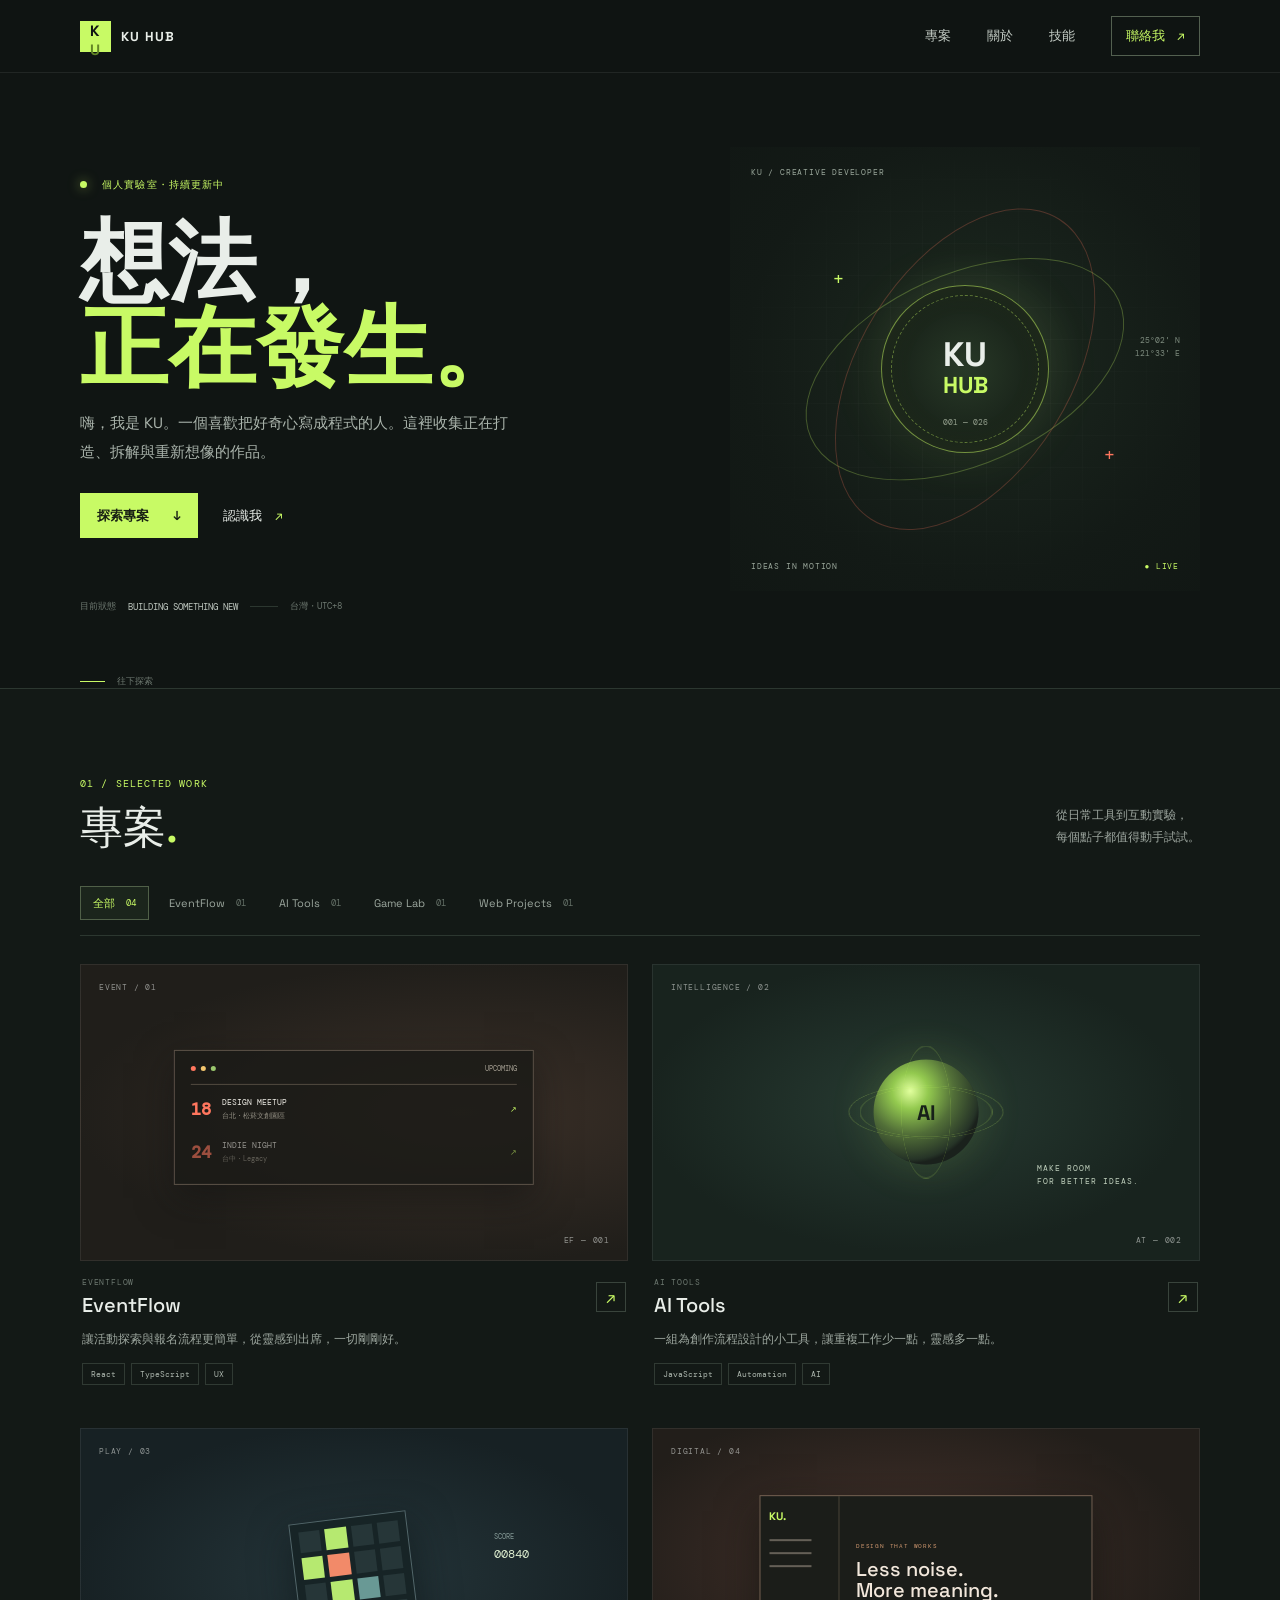
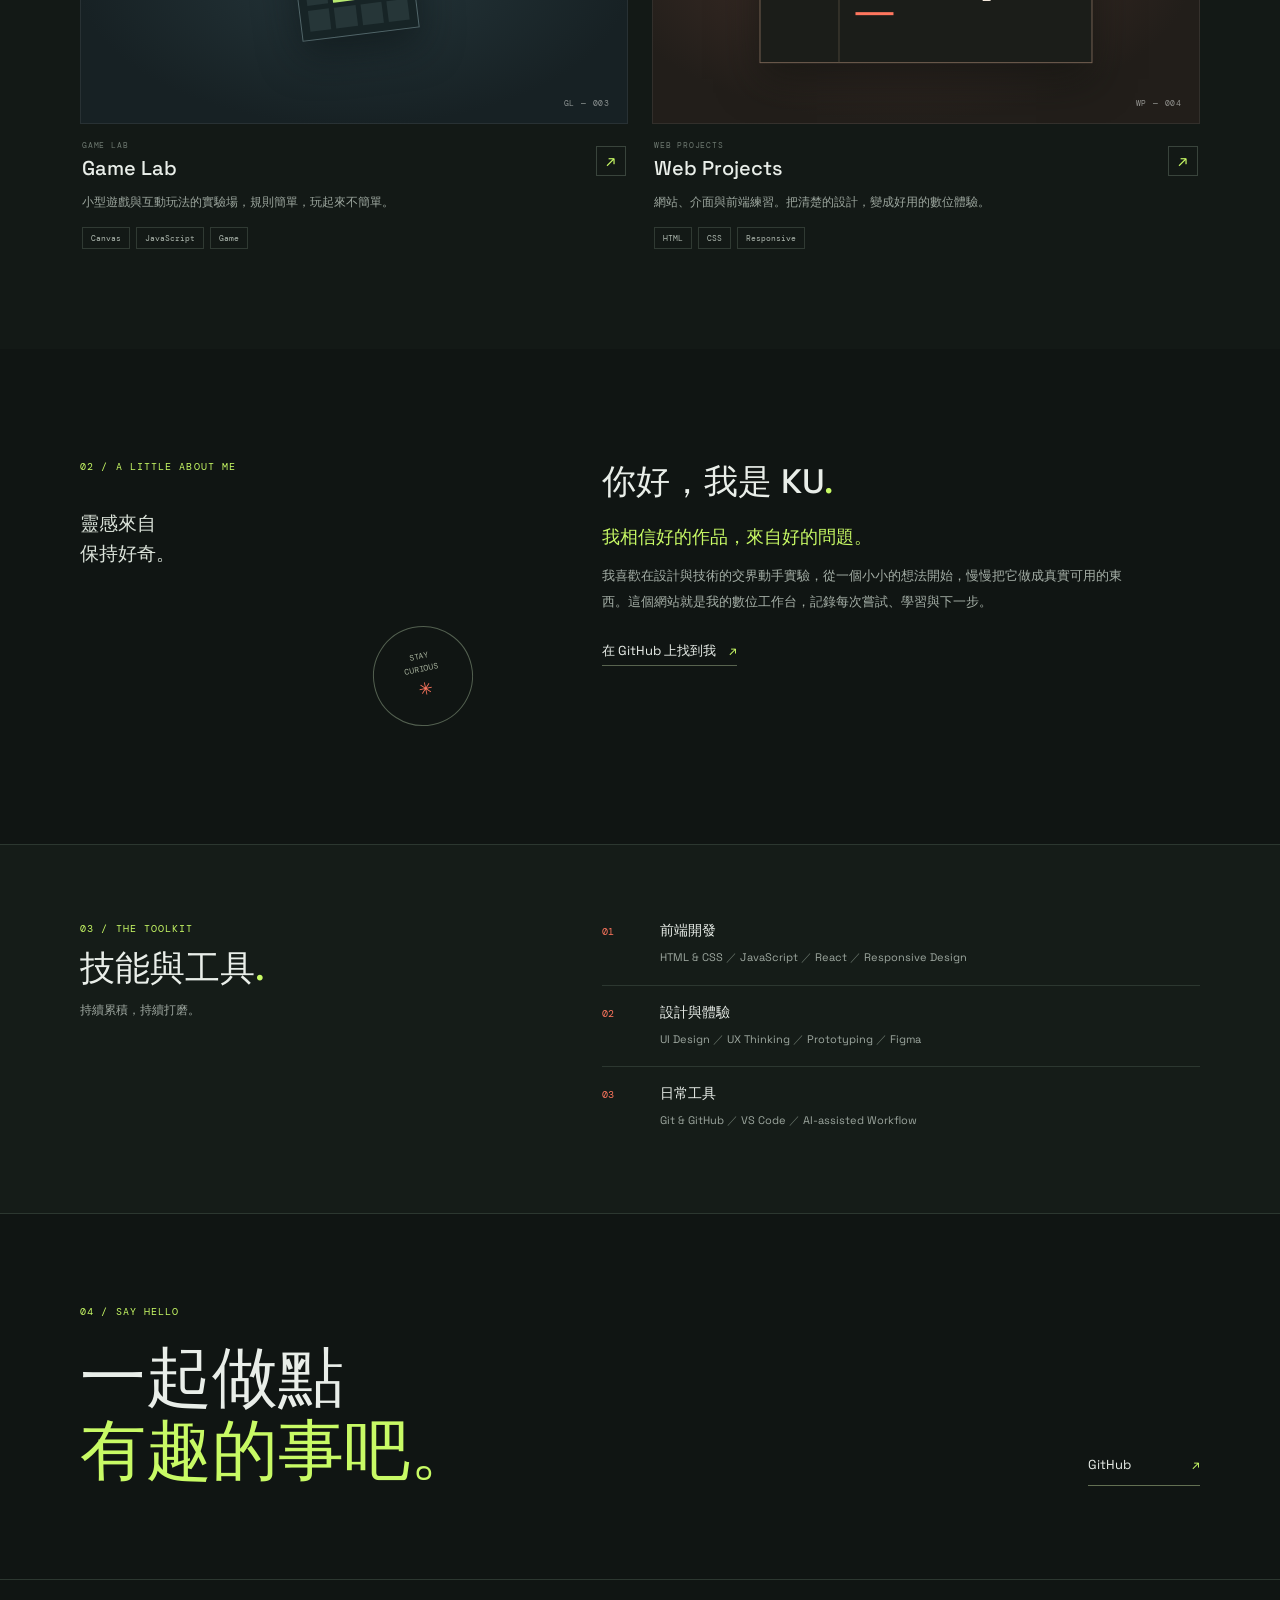
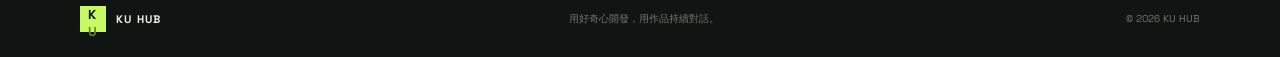
==== index.html @ 4feda845 "test02" ====
<!doctype html>
<html lang="zh-Hant">
  <head>
    <meta charset="utf-8">
    <meta name="viewport" content="width=device-width, initial-scale=1">
    <meta name="theme-color" content="#101513">
    <meta name="description" content="KU HUB 個人專案入口，探索 EventFlow、AI Tools、Game Lab 與 Web Projects。">
    <title>KU HUB — 個人專案入口</title>
    <link rel="preconnect" href="https://fonts.googleapis.com">
    <link rel="preconnect" href="https://fonts.gstatic.com" crossorigin>
    <link href="https://fonts.googleapis.com/css2?family=DM+Mono:wght@400;500&family=Space+Grotesk:wght@400;500;600;700&display=swap" rel="stylesheet">
    <link rel="stylesheet" href="./style.css">
    <script src="./script.js" defer></script>
  </head>
  <body>
    <a class="skip-link" href="#main">跳至主要內容</a>
    <header class="site-header">
      <div class="header-inner">
        <a class="brand" href="./" aria-label="KU HUB 首頁"><span class="brand-mark">K<span>U</span></span><span class="brand-name">KU HUB</span></a>
        <button class="menu-toggle" type="button" aria-label="開啟導覽選單" aria-expanded="false" aria-controls="site-nav">
          <span></span><span></span>
        </button>
        <nav class="site-nav" id="site-nav" aria-label="主要導覽">
          <a href="#projects">專案</a>
          <a href="#about">關於</a>
          <a href="#skills">技能</a>
          <a class="nav-contact" href="#contact">聯絡我 <span aria-hidden="true">↗</span></a>
        </nav>
      </div>
    </header>

    <main id="main">
      <section class="hero page-shell" aria-labelledby="hero-title">
        <div class="hero-copy">
          <p class="eyebrow"><span class="status-dot"></span> 個人實驗室・持續更新中</p>
          <h1 id="hero-title">想法，<br><span>正在發生。</span></h1>
          <p class="hero-description">嗨，我是 KU。一個喜歡把好奇心寫成程式的人。這裡收集正在打造、拆解與重新想像的作品。</p>
          <div class="hero-actions">
            <a class="button button-primary" href="#projects">探索專案 <span aria-hidden="true">↓</span></a>
            <a class="text-link" href="#about">認識我 <span aria-hidden="true">↗</span></a>
          </div>
          <div class="hero-meta"><span>目前狀態</span><strong>BUILDING SOMETHING NEW</strong><span class="meta-line"></span><span>台灣・UTC+8</span></div>
        </div>
        <div class="hero-art" role="img" aria-label="KU HUB 數位工作台視覺">
          <div class="art-grid"></div>
          <div class="orbit orbit-one"></div><div class="orbit orbit-two"></div>
          <div class="art-cross cross-one">+</div><div class="art-cross cross-two">+</div>
          <div class="art-label label-top">KU / CREATIVE DEVELOPER</div>
          <div class="art-core"><span class="core-ring"></span><span class="core-word">KU<br><i>HUB</i></span><span class="core-index">001 — 026</span></div>
          <div class="art-label label-bottom"><span>IDEAS IN MOTION</span><span>● LIVE</span></div>
          <div class="art-coordinate">25°02' N<br>121°33' E</div>
        </div>
        <a class="scroll-cue" href="#projects"><span></span>往下探索</a>
      </section>

      <section class="projects-section" id="projects" aria-labelledby="projects-title">
        <div class="page-shell">
          <div class="section-heading">
            <div><p class="eyebrow">01 / SELECTED WORK</p><h2 id="projects-title">專案<span class="heading-period">.</span></h2></div>
            <p class="section-note">從日常工具到互動實驗，<br>每個點子都值得動手試試。</p>
          </div>
          <div class="filter-bar" role="group" aria-label="依分類篩選專案">
            <button class="filter-button is-active" type="button" data-filter="all" aria-pressed="true">全部 <span>04</span></button>
            <button class="filter-button" type="button" data-filter="eventflow" aria-pressed="false">EventFlow <span>01</span></button>
            <button class="filter-button" type="button" data-filter="ai-tools" aria-pressed="false">AI Tools <span>01</span></button>
            <button class="filter-button" type="button" data-filter="game-lab" aria-pressed="false">Game Lab <span>01</span></button>
            <button class="filter-button" type="button" data-filter="web-projects" aria-pressed="false">Web Projects <span>01</span></button>
          </div>
          <div class="project-grid" id="project-grid">
            <article class="project-card" data-category="eventflow">
              <a class="project-visual visual-event" href="./projects/eventflow/" aria-label="前往 EventFlow 專案">
                <span class="visual-kicker">EVENT / 01</span><span class="event-window"><span class="window-top"><i></i><i></i><i></i><b>UPCOMING</b></span><span class="event-row"><b>18</b><span>DESIGN MEETUP<small>台北・松菸文創園區</small></span><i>↗</i></span><span class="event-row muted"><b>24</b><span>INDIE NIGHT<small>台中・Legacy</small></span><i>↗</i></span></span><span class="visual-index">EF — 001</span>
              </a>
              <div class="project-info"><div class="project-title-line"><div><p class="project-category">EVENTFLOW</p><h3>EventFlow</h3></div><a class="project-arrow" href="./projects/eventflow/" aria-label="查看 EventFlow">↗</a></div><p class="project-description">讓活動探索與報名流程更簡單，從靈感到出席，一切剛剛好。</p><div class="tag-list"><span>React</span><span>TypeScript</span><span>UX</span></div></div>
            </article>
            <article class="project-card" data-category="ai-tools">
              <a class="project-visual visual-ai" href="./projects/ai-tools/" aria-label="前往 AI Tools 專案">
                <span class="visual-kicker">INTELLIGENCE / 02</span><span class="ai-orb"><i></i><i></i><i></i><b>AI</b></span><span class="ai-caption">MAKE ROOM<br>FOR BETTER IDEAS.</span><span class="visual-index">AT — 002</span>
              </a>
              <div class="project-info"><div class="project-title-line"><div><p class="project-category">AI TOOLS</p><h3>AI Tools</h3></div><a class="project-arrow" href="./projects/ai-tools/" aria-label="查看 AI Tools">↗</a></div><p class="project-description">一組為創作流程設計的小工具，讓重複工作少一點，靈感多一點。</p><div class="tag-list"><span>JavaScript</span><span>Automation</span><span>AI</span></div></div>
            </article>
            <article class="project-card" data-category="game-lab">
              <a class="project-visual visual-game" href="./projects/game-lab/" aria-label="前往 Game Lab 專案">
                <span class="visual-kicker">PLAY / 03</span><span class="game-board"><i></i><i></i><i></i><i></i><i></i><i></i><i></i><i></i><i></i><i></i><i></i><i></i><i></i><i></i><i></i><i></i></span><span class="game-score">SCORE <b>00840</b></span><span class="visual-index">GL — 003</span>
              </a>
              <div class="project-info"><div class="project-title-line"><div><p class="project-category">GAME LAB</p><h3>Game Lab</h3></div><a class="project-arrow" href="./projects/game-lab/" aria-label="查看 Game Lab">↗</a></div><p class="project-description">小型遊戲與互動玩法的實驗場，規則簡單，玩起來不簡單。</p><div class="tag-list"><span>Canvas</span><span>JavaScript</span><span>Game</span></div></div>
            </article>
            <article class="project-card" data-category="web-projects">
              <a class="project-visual visual-web" href="./projects/web-projects/" aria-label="前往 Web Projects 專案">
                <span class="visual-kicker">DIGITAL / 04</span><span class="web-window"><span class="web-side"><b>KU.</b><i></i><i></i><i></i></span><span class="web-content"><small>DESIGN THAT WORKS</small><b>Less noise.<br>More meaning.</b><i></i></span></span><span class="visual-index">WP — 004</span>
              </a>
              <div class="project-info"><div class="project-title-line"><div><p class="project-category">WEB PROJECTS</p><h3>Web Projects</h3></div><a class="project-arrow" href="./projects/web-projects/" aria-label="查看 Web Projects">↗</a></div><p class="project-description">網站、介面與前端練習。把清楚的設計，變成好用的數位體驗。</p><div class="tag-list"><span>HTML</span><span>CSS</span><span>Responsive</span></div></div>
            </article>
          </div>
          <p class="filter-empty" hidden>這個分類目前沒有專案。</p>
        </div>
      </section>

      <section class="about-section page-shell" id="about" aria-labelledby="about-title">
        <div class="about-index"><p class="eyebrow">02 / A LITTLE ABOUT ME</p><span>靈感來自<br>保持好奇。</span><div class="about-stamp">STAY<br>CURIOUS<span>✳</span></div></div>
        <div class="about-copy"><h2 id="about-title">你好，我是 KU<span class="heading-period">.</span></h2><p class="about-lead">我相信好的作品，來自好的問題。</p><p class="about-description">我喜歡在設計與技術的交界動手實驗，從一個小小的想法開始，慢慢把它做成真實可用的東西。這個網站就是我的數位工作台，記錄每次嘗試、學習與下一步。</p><a class="text-link" href="https://github.com/your-username" target="_blank" rel="noopener noreferrer">在 GitHub 上找到我 <span aria-hidden="true">↗</span></a></div>
      </section>

      <section class="skills-section" id="skills" aria-labelledby="skills-title">
        <div class="page-shell skills-inner"><div class="skills-heading"><p class="eyebrow">03 / THE TOOLKIT</p><h2 id="skills-title">技能與工具<span class="heading-period">.</span></h2><p>持續累積，持續打磨。</p></div><div class="skill-groups"><div class="skill-group"><span class="skill-number">01</span><div><h3>前端開發</h3><p>HTML & CSS <span>／</span> JavaScript <span>／</span> React <span>／</span> Responsive Design</p></div></div><div class="skill-group"><span class="skill-number">02</span><div><h3>設計與體驗</h3><p>UI Design <span>／</span> UX Thinking <span>／</span> Prototyping <span>／</span> Figma</p></div></div><div class="skill-group"><span class="skill-number">03</span><div><h3>日常工具</h3><p>Git & GitHub <span>／</span> VS Code <span>／</span> AI-assisted Workflow</p></div></div></div></div>
      </section>

      <section class="contact-section page-shell" id="contact" aria-labelledby="contact-title"><p class="eyebrow">04 / SAY HELLO</p><div class="contact-row"><h2 id="contact-title">一起做點<br><span>有趣的事吧。</span></h2><a class="contact-link" href="https://github.com/your-username" target="_blank" rel="noopener noreferrer" aria-label="在 GitHub 上聯絡 KU">GitHub <span>↗</span></a></div></section>
    </main>

    <footer class="site-footer"><div class="page-shell footer-inner"><a class="brand" href="./"><span class="brand-mark">K<span>U</span></span><span class="brand-name">KU HUB</span></a><p>用好奇心開發，用作品持續對話。</p><span class="footer-copy">© 2026 KU HUB</span></div></footer>
  </body>
</html>
---- style.css ----
:root {
  color-scheme: dark;
  --ink: #e9eee9;
  --muted: #9da69f;
  --quiet: #6d7870;
  --base: #101513;
  --surface: #151c18;
  --line: #2c3730;
  --lime: #c8fa65;
  --coral: #ff765e;
  --mono: 'DM Mono', 'SFMono-Regular', Consolas, monospace;
  --display: 'Space Grotesk', 'Trebuchet MS', sans-serif;
}

* { box-sizing: border-box; }
html { scroll-behavior: smooth; scroll-padding-top: 84px; }
body { margin: 0; background: var(--base); color: var(--ink); font-family: var(--display); -webkit-font-smoothing: antialiased; }
a { color: inherit; text-decoration: none; }
button { font: inherit; }
.page-shell, .header-inner { width: min(1120px, calc(100% - 64px)); margin-inline: auto; }
.skip-link { position: absolute; z-index: 20; top: 10px; left: 10px; padding: 10px 14px; transform: translateY(-160%); background: var(--lime); color: var(--base); }
.skip-link:focus { transform: translateY(0); }
.site-header { position: sticky; z-index: 10; top: 0; border-bottom: 1px solid rgb(233 238 233 / 8%); background: rgb(16 21 19 / 92%); backdrop-filter: blur(16px); }
.header-inner { min-height: 72px; display: flex; align-items: center; justify-content: space-between; }
.brand { display: inline-flex; align-items: center; gap: 10px; }
.brand-mark { width: 31px; height: 31px; display: grid; place-items: center; background: var(--lime); color: var(--base); font-size: 15px; font-weight: 700; letter-spacing: 1.2px; }
.brand-mark span { color: #638627; }
.brand-name { font-size: 13px; font-weight: 700; letter-spacing: 1.2px; }
.site-nav { display: flex; align-items: center; gap: 36px; color: #c5cdc6; font-size: 13px; }
.site-nav a { transition: color .2s ease; }
.site-nav a:hover, .site-nav a:focus-visible { color: var(--lime); }
.site-nav .nav-contact { padding: 10px 14px; border: 1px solid #536050; color: var(--lime); }
.nav-contact span { margin-left: 9px; }
.menu-toggle { display: none; }
.hero { position: relative; min-height: 615px; display: grid; grid-template-columns: 1fr .9fr; align-items: center; padding-top: 45px; padding-bottom: 68px; }
.hero-copy { position: relative; z-index: 1; padding-bottom: 23px; animation: rise-in .7s ease both; }
.eyebrow { margin: 0; color: var(--lime); font: 10px/1.5 var(--mono); letter-spacing: 1.1px; }
.status-dot { display: inline-block; width: 7px; height: 7px; margin-right: 8px; border-radius: 50%; background: var(--lime); box-shadow: 0 0 12px rgb(200 250 101 / 55%); }
h1, h2, h3, p { margin-top: 0; }
.hero h1 { margin: 27px 0 18px; font-size: clamp(56px, 7.2vw, 88px); line-height: .98; letter-spacing: 0; font-weight: 600; }
.hero h1 span { color: var(--lime); }
.hero-description { max-width: 430px; margin-bottom: 27px; color: #aab4ac; font-size: 15px; line-height: 1.9; }
.hero-actions { display: flex; align-items: center; gap: 25px; }
.button { min-height: 45px; display: inline-flex; align-items: center; justify-content: center; gap: 24px; padding: 0 17px; font-size: 13px; font-weight: 600; }
.button-primary { background: var(--lime); color: #182014; transition: background .2s ease, transform .2s ease; }
.button-primary:hover { transform: translateY(-2px); background: #d7ff8c; }
.text-link { display: inline-flex; align-items: center; gap: 13px; color: var(--ink); font-size: 13px; }
.text-link span, .contact-link span { color: var(--lime); }
.hero-meta { position: absolute; bottom: -52px; left: 0; display: flex; align-items: center; gap: 12px; color: var(--quiet); font: 9px var(--mono); }
.hero-meta strong { color: #bec7bf; font-weight: 400; }
.meta-line { width: 28px; height: 1px; background: var(--line); }
.hero-art { position: relative; width: min(100%, 470px); aspect-ratio: 1.06; justify-self: end; overflow: hidden; background: radial-gradient(ellipse at 52% 47%, #28382b 0, #18221b 31%, #131a16 66%, #111714 100%); animation: rise-in .8s .12s ease both; }
.art-grid { position: absolute; inset: 0; opacity: .42; background-image: linear-gradient(rgb(233 238 233 / 7%) 1px, transparent 1px), linear-gradient(90deg, rgb(233 238 233 / 7%) 1px, transparent 1px); background-size: 32px 32px; mask-image: radial-gradient(ellipse, #000 14%, transparent 76%); }
.orbit { position: absolute; border: 1px solid rgb(200 250 101 / 27%); border-radius: 50%; top: 50%; left: 50%; transform: translate(-50%, -50%) rotate(-24deg); }
.orbit-one { width: 72%; height: 43%; }
.orbit-two { width: 45%; height: 80%; transform: translate(-50%, -50%) rotate(32deg); border-color: rgb(255 118 94 / 25%); }
.art-core { position: absolute; top: 50%; left: 50%; width: 168px; height: 168px; display: grid; place-items: center; transform: translate(-50%, -50%); border: 1px solid rgb(200 250 101 / 52%); border-radius: 50%; background: radial-gradient(circle, #283927 0, #172018 67%); box-shadow: 0 0 60px rgb(200 250 101 / 9%), inset 0 0 32px rgb(200 250 101 / 8%); }
.core-ring { position: absolute; inset: 9px; border: 1px dashed rgb(200 250 101 / 40%); border-radius: 50%; animation: rotate 30s linear infinite; }
.core-word { position: relative; font-size: 34px; line-height: .79; font-weight: 700; text-align: center; }
.core-word i { color: var(--lime); font-size: 23px; font-style: normal; }
.core-index { position: absolute; bottom: 25px; color: #95a08e; font: 8px var(--mono); }
.art-label { position: absolute; z-index: 1; left: 21px; right: 21px; display: flex; justify-content: space-between; color: #9aa79b; font: 8px var(--mono); letter-spacing: .8px; }
.label-top { top: 20px; }.label-bottom { bottom: 20px; }.label-bottom span:last-child { color: var(--lime); }
.art-cross { position: absolute; color: var(--lime); font: 18px var(--mono); }
.cross-one { top: 27%; left: 22%; }.cross-two { right: 18%; bottom: 28%; color: var(--coral); }
.art-coordinate { position: absolute; right: 20px; top: 42%; color: #7d8b7e; font: 8px/1.7 var(--mono); text-align: right; }
.scroll-cue { position: absolute; bottom: 0; left: 0; display: flex; align-items: center; gap: 12px; color: var(--quiet); font: 9px var(--mono); }
.scroll-cue span { width: 25px; height: 1px; background: var(--lime); }
.projects-section { padding: 87px 0 100px; border-top: 1px solid var(--line); background: #131916; }
.section-heading { display: flex; justify-content: space-between; align-items: end; margin-bottom: 35px; }
.section-heading h2, .skills-heading h2 { margin: 13px 0 0; font-size: 43px; line-height: 1.1; font-weight: 500; }
.heading-period { color: var(--lime); }
.section-note { margin: 0 0 3px; color: var(--muted); font-size: 12px; line-height: 1.8; }
.filter-bar { display: flex; gap: 7px; margin-bottom: 28px; padding-bottom: 15px; border-bottom: 1px solid var(--line); overflow-x: auto; scrollbar-width: none; }
.filter-bar::-webkit-scrollbar { display: none; }
.filter-button { flex: 0 0 auto; display: inline-flex; align-items: center; gap: 11px; min-height: 34px; padding: 0 12px; border: 1px solid transparent; background: transparent; color: #9ca79e; cursor: pointer; font-size: 11px; transition: color .2s, border-color .2s, background .2s; }
.filter-button span { color: #657168; font: 9px var(--mono); }
.filter-button:hover, .filter-button.is-active { border-color: #506048; color: var(--lime); background: #1b251c; }
.filter-button.is-active span { color: var(--lime); }
.project-grid { display: grid; grid-template-columns: repeat(2, minmax(0, 1fr)); gap: 43px 24px; }
.project-card { min-width: 0; animation: rise-in .4s ease both; }
.project-card[hidden] { display: none; }
.project-visual { position: relative; height: auto; aspect-ratio: 1.85; display: block; overflow: hidden; border: 1px solid rgb(233 238 233 / 8%); transition: border-color .2s ease; }
.project-visual:hover { border-color: rgb(200 250 101 / 55%); }
.visual-kicker, .visual-index { position: absolute; z-index: 2; color: rgb(233 238 233 / 56%); font: 8px var(--mono); letter-spacing: .8px; }
.visual-kicker { top: 17px; left: 18px; }.visual-index { right: 17px; bottom: 15px; }
.visual-event { background: radial-gradient(ellipse at 70% 50%, #3b3028, #201e1a 72%); }
.event-window { position: absolute; top: 50%; left: 50%; width: 66%; transform: translate(-50%, -46%); padding: 13px 16px; border: 1px solid #5b5147; background: rgb(26 26 23 / 82%); box-shadow: 0 13px 34px #0e100f80; }
.window-top { display: flex; align-items: center; gap: 5px; padding-bottom: 11px; border-bottom: 1px solid #514a40; }
.window-top i { width: 5px; height: 5px; border-radius: 50%; background: #ff765e; }.window-top i:nth-child(2) { background: #f3c66e; }.window-top i:nth-child(3) { background: #9ac76d; }.window-top b { margin-left: auto; color: #a39d90; font: 7px var(--mono); }
.event-row { display: flex; align-items: center; gap: 11px; padding: 12px 0 7px; color: #f0eee7; font: 8px var(--mono); }
.event-row > b { color: var(--coral); font-size: 17px; }.event-row small { display: block; margin-top: 4px; color: #969286; font: 7px var(--mono); }.event-row > i { margin-left: auto; color: var(--lime); font-style: normal; }.event-row.muted { opacity: .56; }
.visual-ai { background: radial-gradient(ellipse at 48% 48%, #273b32, #18231e 67%); }
.ai-orb { position: absolute; top: 50%; left: 50%; width: 105px; height: 105px; display: grid; place-items: center; transform: translate(-50%, -50%); border-radius: 50%; background: radial-gradient(circle at 35% 30%, #e1ff9d 0, #93c94f 18%, #526f38 43%, #263427 68%, #1a211c 72%); box-shadow: 0 0 45px #a4d75a33; }
.ai-orb i { position: absolute; inset: -14px; border: 1px solid #c8fa6540; border-radius: 50%; transform: rotateX(68deg); }.ai-orb i:nth-child(2) { transform: rotateY(68deg); }.ai-orb i:nth-child(3) { inset: -25px; transform: rotateX(70deg) rotateZ(52deg); }
.ai-orb b { color: #172019; font-size: 21px; }.ai-caption { position: absolute; right: 11%; bottom: 24%; color: #c0d0bd; font: 8px/1.7 var(--mono); letter-spacing: 1px; }
.visual-game { background: radial-gradient(ellipse at 50% 50%, #25363b, #172124 72%); }
.game-board { position: absolute; top: 50%; left: 50%; width: 118px; height: 118px; display: grid; grid-template-columns: repeat(4, 1fr); gap: 5px; padding: 8px; transform: translate(-50%, -50%) rotate(-7deg); border: 1px solid #52666a; background: #172426; box-shadow: 0 14px 40px #0d1416a6; }
.game-board i { background: #263638; }.game-board i:nth-child(2), .game-board i:nth-child(5), .game-board i:nth-child(10) { background: #b6e970; }.game-board i:nth-child(6) { background: #f28a69; }.game-board i:nth-child(11) { background: #699995; }
.game-score { position: absolute; top: 35%; right: 18%; color: #849996; font: 7px var(--mono); }.game-score b { display: block; margin-top: 5px; color: #ddedcf; font-size: 12px; font-weight: 400; }
.visual-web { background: radial-gradient(ellipse at 45% 45%, #46322b, #221e1a 70%); }
.web-window { position: absolute; top: 51%; left: 50%; width: 61%; height: 57%; display: flex; transform: translate(-50%, -50%); border: 1px solid #766152; background: #1b1d19; box-shadow: 0 16px 38px #0d100e99; }
.web-side { width: 24%; display: flex; flex-direction: column; gap: 11px; padding: 13px 9px; border-right: 1px solid #494438; }.web-side b { margin-bottom: 5px; color: var(--lime); font-size: 11px; }.web-side i { width: 70%; height: 2px; background: #656057; }.web-content { display: flex; flex: 1; flex-direction: column; justify-content: center; padding: 13px 16px; }.web-content small { margin-bottom: 9px; color: #d39a71; font: 6px var(--mono); letter-spacing: .8px; }.web-content b { color: #f2e7db; font-size: clamp(12px, 2vw, 20px); line-height: 1.05; font-weight: 500; }.web-content i { width: 38px; height: 3px; margin-top: 11px; background: var(--coral); }
.project-info { padding: 16px 2px 0; }.project-title-line { display: flex; align-items: center; justify-content: space-between; }.project-category { margin: 0 0 5px; color: var(--quiet); font: 8px var(--mono); letter-spacing: .8px; }.project-title-line h3 { margin: 0; font-size: 20px; font-weight: 500; }.project-arrow { width: 30px; height: 30px; display: grid; place-items: center; border: 1px solid #39443c; color: var(--lime); transition: background .2s, color .2s; }.project-arrow:hover { background: var(--lime); color: var(--base); }.project-description { max-width: 430px; margin: 11px 0 13px; color: #9da79f; font-size: 12px; line-height: 1.8; }.tag-list { display: flex; flex-wrap: wrap; gap: 6px; }.tag-list span { padding: 5px 8px; border: 1px solid #303a33; color: #aeb8af; font: 8px var(--mono); }
.filter-empty { margin: 30px 0 0; color: var(--muted); font-size: 13px; }
.about-section { display: grid; grid-template-columns: .8fr 1.2fr; gap: 11%; padding-top: 110px; padding-bottom: 110px; }
.about-index { position: relative; min-height: 275px; }.about-index > span { display: block; margin-top: 35px; color: #dae2d9; font-size: 19px; line-height: 1.6; }.about-stamp { position: absolute; right: 6px; bottom: 8px; width: 100px; height: 100px; display: grid; place-content: center; border: 1px solid #536050; border-radius: 50%; color: #a9b49f; font: 8px/1.5 var(--mono); text-align: center; transform: rotate(-12deg); }.about-stamp span { display: block; margin-top: 3px; color: var(--coral); font-size: 17px; }
.about-copy h2 { margin: 0 0 20px; font-size: 34px; font-weight: 500; }.about-lead { margin-bottom: 14px; color: var(--lime); font-size: 18px; }.about-description { max-width: 530px; margin-bottom: 24px; color: #a5afa7; font-size: 13px; line-height: 2; }.about-copy .text-link { padding-bottom: 5px; border-bottom: 1px solid #58634f; }
.skills-section { padding: 76px 0 82px; border-block: 1px solid var(--line); background: #151c18; }.skills-inner { display: grid; grid-template-columns: .8fr 1.2fr; gap: 11%; }.skills-heading h2 { max-width: 270px; margin-bottom: 15px; font-size: 35px; }.skills-heading > p:last-child { color: var(--muted); font-size: 12px; }.skill-group { display: grid; grid-template-columns: 42px 1fr; gap: 16px; padding: 17px 0; border-bottom: 1px solid var(--line); }.skill-group:first-child { padding-top: 0; }.skill-group:last-child { border-bottom: 0; padding-bottom: 0; }.skill-number { padding-top: 4px; color: var(--coral); font: 10px var(--mono); }.skill-group h3 { margin: 0 0 8px; font-size: 14px; font-weight: 500; }.skill-group p { margin: 0; color: #9da79f; font-size: 11px; line-height: 1.8; }.skill-group p span { color: #68746a; }
.contact-section { padding-top: 90px; padding-bottom: 93px; }.contact-row { display: flex; align-items: end; justify-content: space-between; padding-top: 22px; }.contact-row h2 { margin: 0; font-size: clamp(38px, 6vw, 66px); line-height: 1.1; font-weight: 500; }.contact-row h2 span { color: var(--lime); }.contact-link { min-width: 112px; display: flex; align-items: center; justify-content: space-between; padding: 12px 0; border-bottom: 1px solid #637053; font-size: 13px; }
.site-footer { border-top: 1px solid var(--line); }.footer-inner { min-height: 77px; display: flex; align-items: center; justify-content: space-between; }.footer-inner p, .footer-copy { margin: 0; color: var(--quiet); font-size: 10px; }.footer-inner .brand-mark { width: 26px; height: 26px; font-size: 13px; }.footer-inner .brand-name { font-size: 11px; }
.reduced-motion *, .reduced-motion *::before, .reduced-motion *::after { scroll-behavior: auto !important; animation-duration: .01ms !important; animation-iteration-count: 1 !important; transition-duration: .01ms !important; }
@keyframes rise-in { from { opacity: 0; transform: translateY(12px); } to { opacity: 1; transform: translateY(0); } }
@keyframes rotate { to { transform: rotate(336deg); } }

@media (max-width: 760px) {
  .page-shell, .header-inner { width: min(100% - 40px, 560px); }
  .header-inner { min-height: 64px; }.menu-toggle { width: 40px; height: 40px; display: grid; align-content: center; justify-items: center; gap: 6px; border: 1px solid var(--line); background: transparent; color: var(--ink); cursor: pointer; }.menu-toggle span { width: 17px; height: 1px; background: var(--lime); transition: transform .2s ease; }.menu-toggle[aria-expanded="true"] span:first-child { transform: translateY(3.5px) rotate(45deg); }.menu-toggle[aria-expanded="true"] span:last-child { transform: translateY(-3.5px) rotate(-45deg); }
  .site-nav { position: absolute; top: 63px; right: 0; left: 0; display: none; flex-direction: column; align-items: stretch; gap: 0; padding: 10px 20px 19px; border-bottom: 1px solid var(--line); background: #101513; }.site-nav.is-open { display: flex; }.site-nav a { padding: 13px 0; border-bottom: 1px solid #28322b; }.site-nav .nav-contact { margin-top: 10px; padding: 12px; border: 1px solid #536050; text-align: center; }
  .hero { min-height: auto; grid-template-columns: 1fr; padding-top: 62px; padding-bottom: 55px; }.hero-copy { padding-bottom: 0; }.hero h1 { margin-top: 22px; font-size: clamp(54px, 13vw, 76px); }.hero-description { max-width: 470px; font-size: 14px; }.hero-meta { position: static; flex-wrap: wrap; margin-top: 28px; font-size: 8px; }.hero-art { width: min(100%, 420px); margin: 42px auto 0; justify-self: center; }.art-core { width: 145px; height: 145px; }.scroll-cue { position: static; margin-top: 28px; }
  .projects-section { padding: 68px 0 76px; }.section-heading { align-items: start; gap: 18px; }.section-heading h2 { font-size: 36px; }.section-note { padding-top: 10px; font-size: 10px; }.filter-bar { margin-right: -20px; }.project-grid { gap: 34px 16px; }.project-visual { aspect-ratio: 1.35; }.project-title-line h3 { font-size: 17px; }.project-description { font-size: 11px; }.tag-list { gap: 4px; }.tag-list span { padding: 5px 6px; font-size: 7px; }
  .about-section { grid-template-columns: 1fr; gap: 33px; padding-top: 76px; padding-bottom: 78px; }.about-index { min-height: 136px; }.about-index > span { margin-top: 22px; font-size: 16px; }.about-stamp { right: 9%; bottom: 0; width: 82px; height: 82px; }.about-copy h2 { font-size: 29px; }.about-lead { font-size: 16px; }
  .skills-section { padding: 64px 0; }.skills-inner { grid-template-columns: 1fr; gap: 28px; }.skills-heading h2 { max-width: none; font-size: 30px; }.skill-group p { font-size: 10px; }.contact-section { padding-top: 68px; padding-bottom: 72px; }.contact-row h2 { font-size: clamp(40px, 9vw, 56px); }.contact-link { min-width: 86px; font-size: 12px; }.footer-inner { min-height: 70px; gap: 12px; }.footer-inner p { display: none; }.footer-copy { font-size: 9px; }
}
@media (max-width: 430px) {
  .page-shell, .header-inner { width: calc(100% - 36px); }.hero-meta { gap: 8px; }.hero-meta strong { font-size: 7px; }.meta-line { width: 14px; }.section-note { max-width: 125px; }.project-grid { grid-template-columns: 1fr; gap: 31px; }.project-visual { aspect-ratio: 1.65; }.project-description { font-size: 12px; }.tag-list span { padding-inline: 8px; font-size: 8px; }.contact-row { align-items: start; flex-direction: column; gap: 23px; }.contact-row h2 { font-size: 46px; }
}
@media (prefers-reduced-motion: reduce) { html { scroll-behavior: auto; } *, *::before, *::after { animation-duration: .01ms !important; animation-iteration-count: 1 !important; scroll-behavior: auto !important; transition-duration: .01ms !important; } }
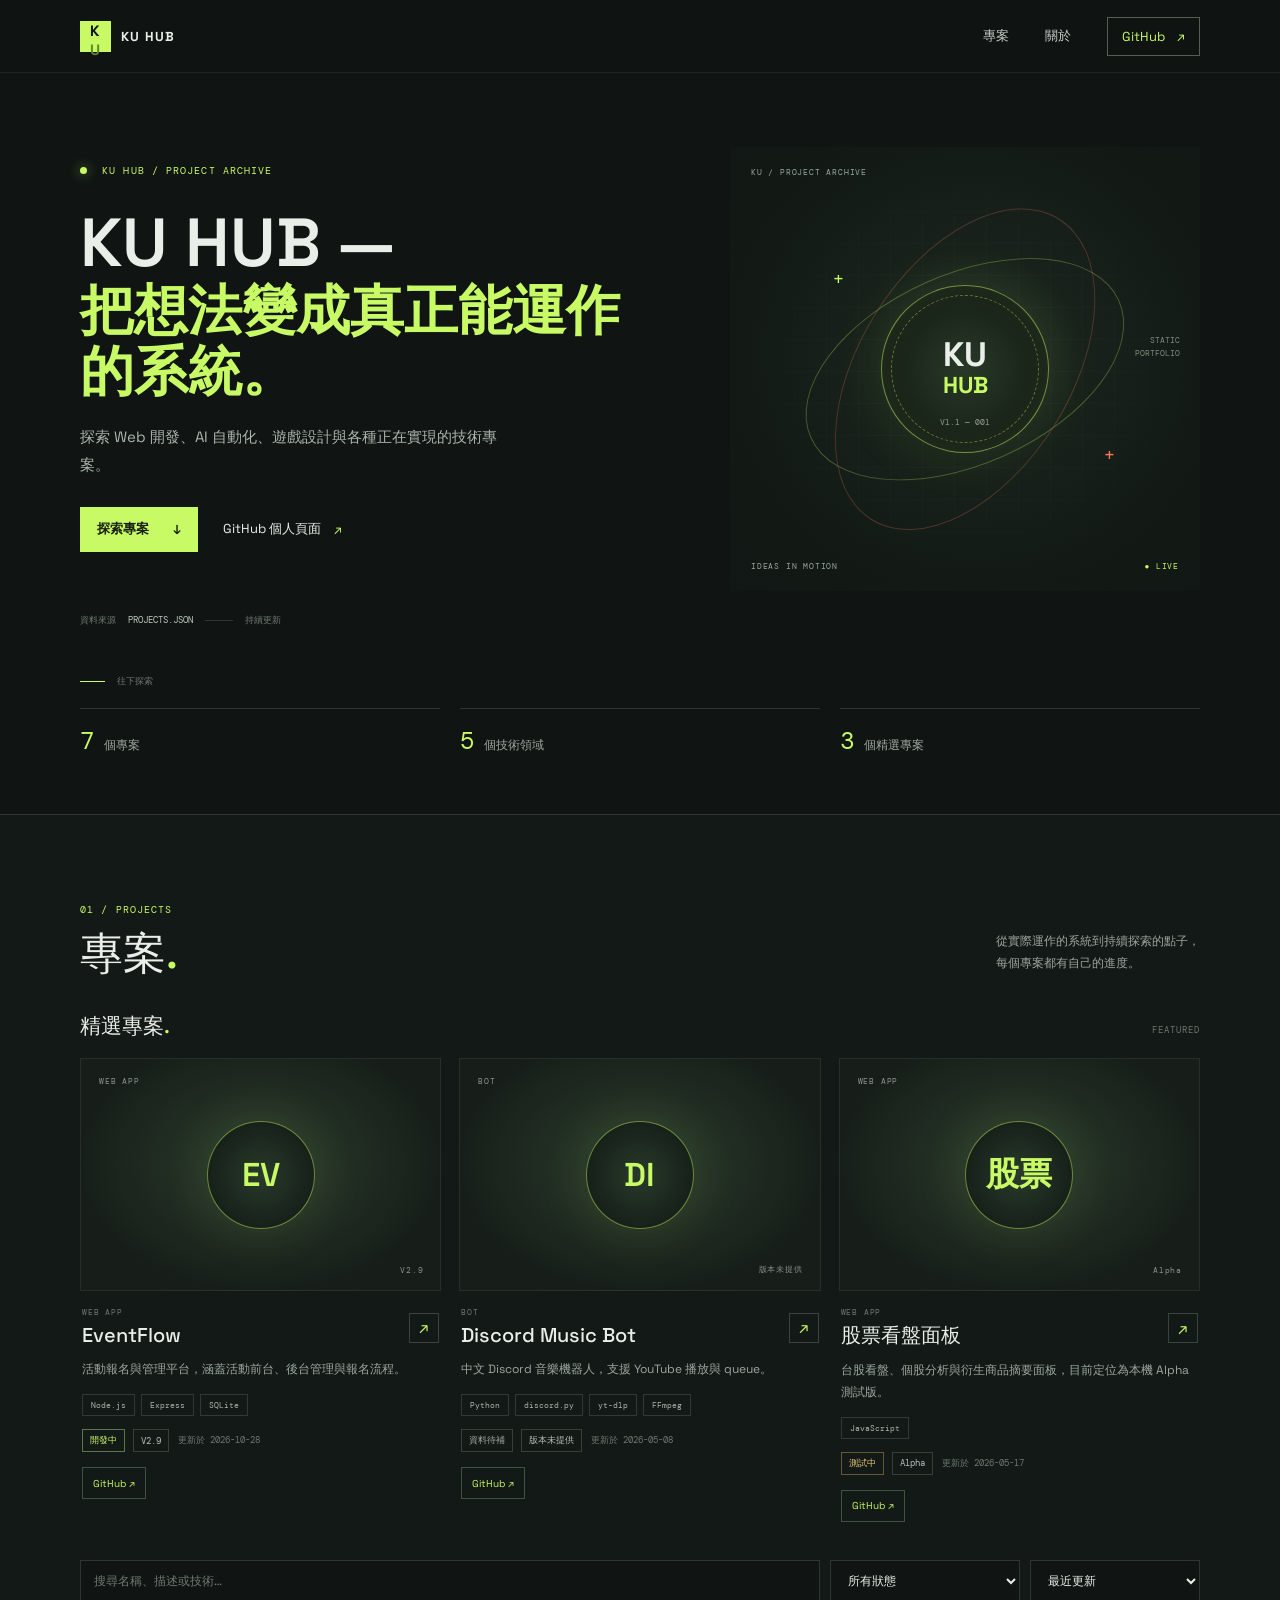
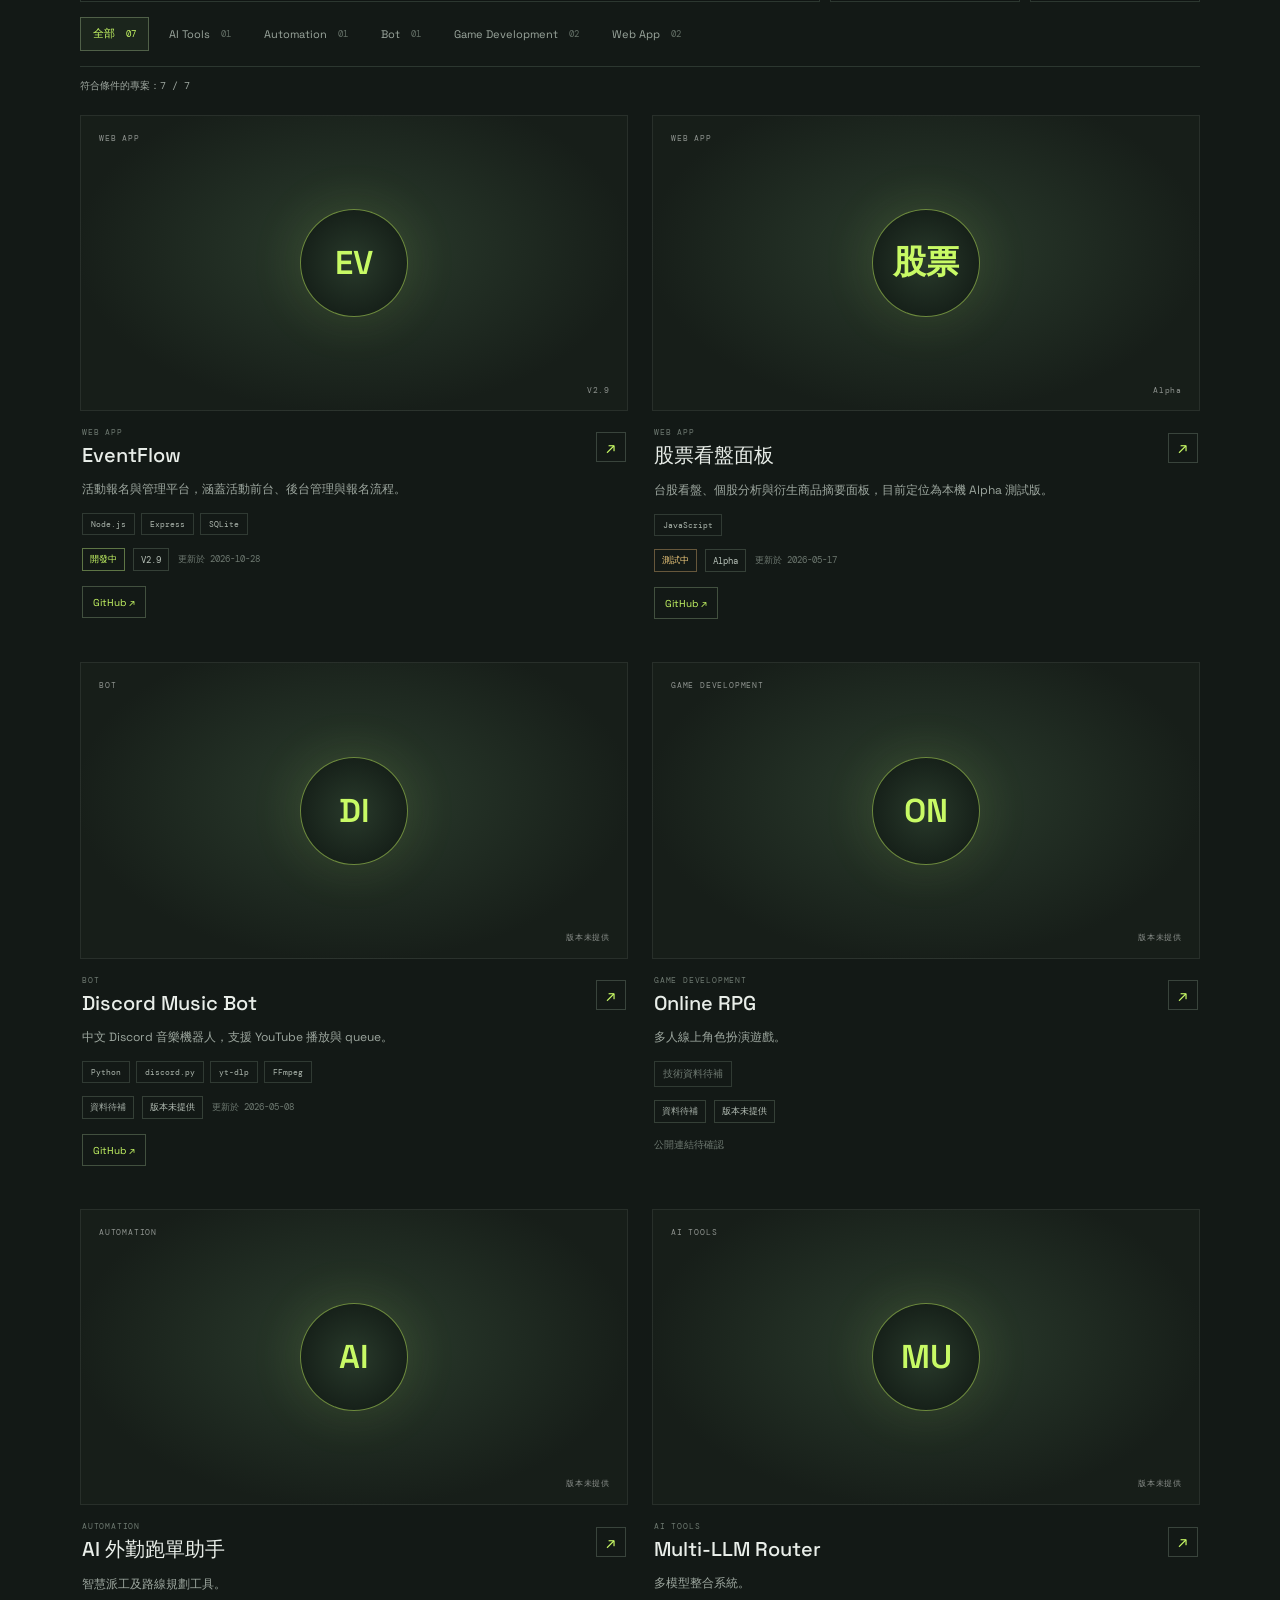
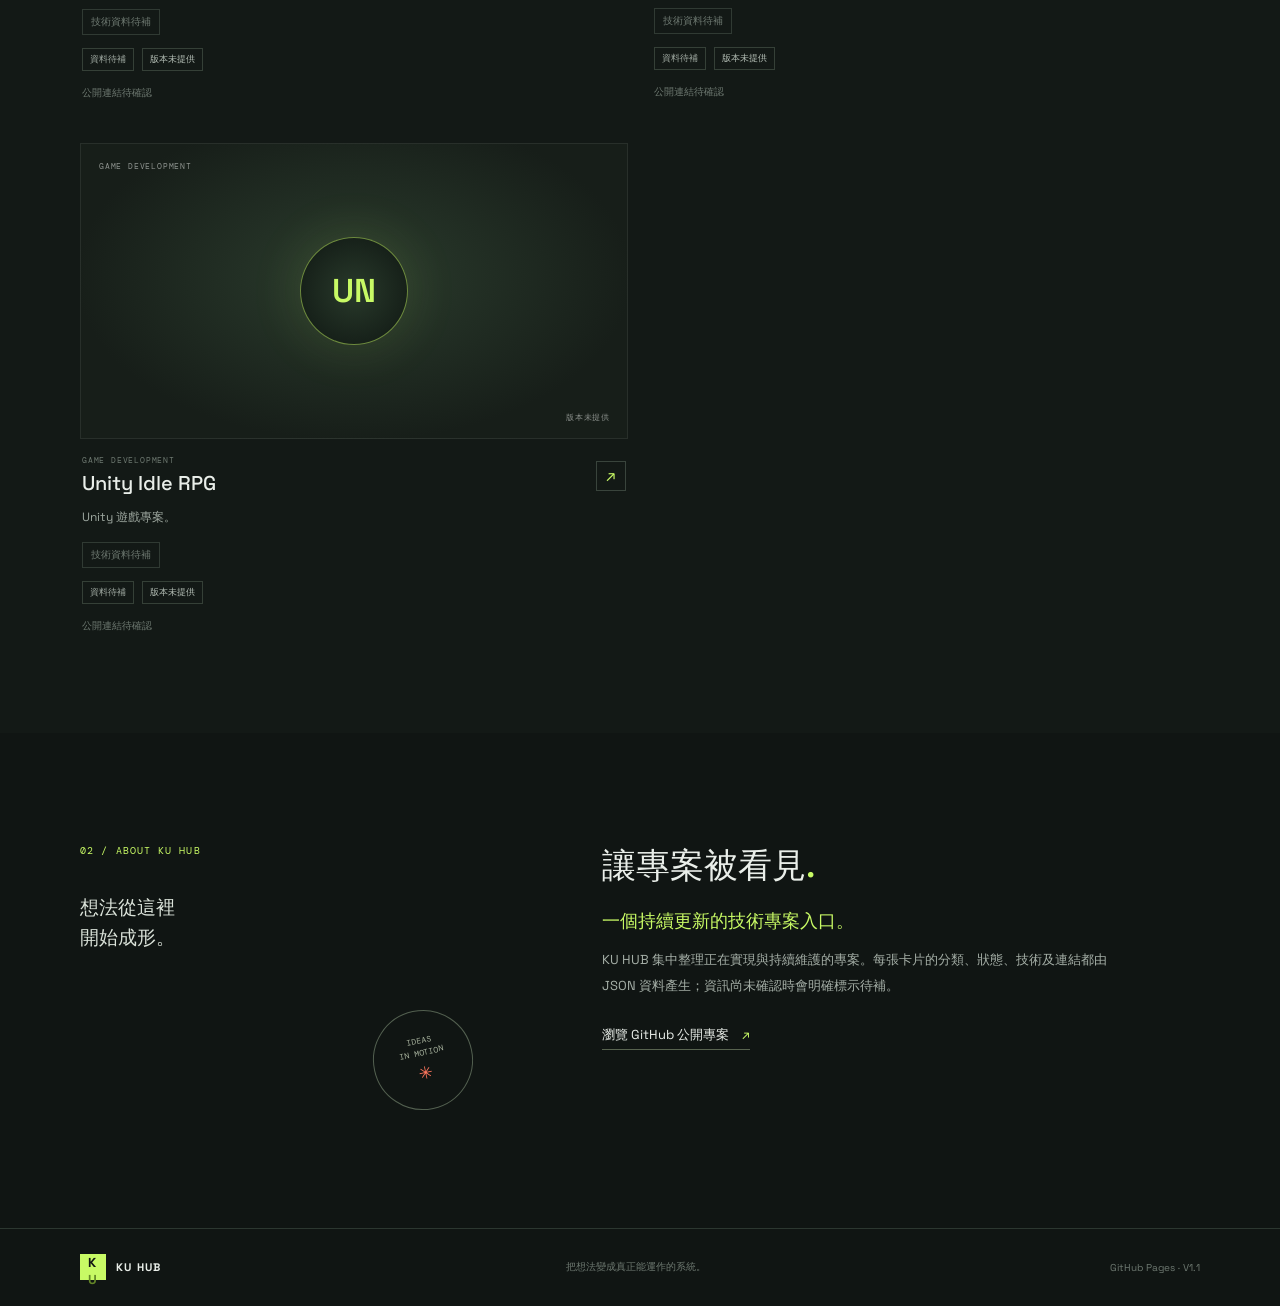
==== commit f78fb747: "feat: KU-HUB V1.1 dynamic project portfolio Co-authored-by: Copilot <223556219+Copilot@users.noreply" ====
--- a/index.html
+++ b/index.html
@@ -4,13 +4,21 @@
     <meta charset="utf-8">
     <meta name="viewport" content="width=device-width, initial-scale=1">
     <meta name="theme-color" content="#101513">
-    <meta name="description" content="KU HUB 個人專案入口，探索 EventFlow、AI Tools、Game Lab 與 Web Projects。">
+    <meta name="description" content="KU HUB — 探索 Web 開發、AI 自動化、遊戲設計與各種正在實現的技術專案。">
+    <meta property="og:type" content="website">
+    <meta property="og:site_name" content="KU HUB">
+    <meta property="og:title" content="KU HUB — 把想法變成真正能運作的系統">
+    <meta property="og:description" content="探索 Web 開發、AI 自動化、遊戲設計與各種正在實現的技術專案。">
+    <meta property="og:url" content="https://qsc556633123321-stack.github.io/KU-HUB/">
+    <link rel="canonical" href="https://qsc556633123321-stack.github.io/KU-HUB/">
+    <link rel="icon" href="./assets/icons/favicon.svg" type="image/svg+xml">
     <title>KU HUB — 個人專案入口</title>
     <link rel="preconnect" href="https://fonts.googleapis.com">
     <link rel="preconnect" href="https://fonts.gstatic.com" crossorigin>
     <link href="https://fonts.googleapis.com/css2?family=DM+Mono:wght@400;500&family=Space+Grotesk:wght@400;500;600;700&display=swap" rel="stylesheet">
     <link rel="stylesheet" href="./style.css">
     <script src="./script.js" defer></script>
+    <script type="module" src="./js/projects.js"></script>
   </head>
   <body>
     <a class="skip-link" href="#main">跳至主要內容</a>
@@ -23,8 +31,7 @@
         <nav class="site-nav" id="site-nav" aria-label="主要導覽">
           <a href="#projects">專案</a>
           <a href="#about">關於</a>
-          <a href="#skills">技能</a>
-          <a class="nav-contact" href="#contact">聯絡我 <span aria-hidden="true">↗</span></a>
+          <a class="nav-contact" href="https://github.com/qsc556633123321-stack" target="_blank" rel="noopener noreferrer">GitHub <span aria-hidden="true">↗</span></a>
         </nav>
       </div>
     </header>
@@ -32,82 +39,62 @@
     <main id="main">
       <section class="hero page-shell" aria-labelledby="hero-title">
         <div class="hero-copy">
-          <p class="eyebrow"><span class="status-dot"></span> 個人實驗室・持續更新中</p>
-          <h1 id="hero-title">想法，<br><span>正在發生。</span></h1>
-          <p class="hero-description">嗨，我是 KU。一個喜歡把好奇心寫成程式的人。這裡收集正在打造、拆解與重新想像的作品。</p>
+          <p class="eyebrow"><span class="status-dot"></span> KU HUB / PROJECT ARCHIVE</p>
+          <h1 id="hero-title">KU HUB —<br><span>把想法變成真正能運作的系統。</span></h1>
+          <p class="hero-description">探索 Web 開發、AI 自動化、遊戲設計與各種正在實現的技術專案。</p>
           <div class="hero-actions">
             <a class="button button-primary" href="#projects">探索專案 <span aria-hidden="true">↓</span></a>
-            <a class="text-link" href="#about">認識我 <span aria-hidden="true">↗</span></a>
+            <a class="text-link" href="https://github.com/qsc556633123321-stack" target="_blank" rel="noopener noreferrer">GitHub 個人頁面 <span aria-hidden="true">↗</span></a>
           </div>
-          <div class="hero-meta"><span>目前狀態</span><strong>BUILDING SOMETHING NEW</strong><span class="meta-line"></span><span>台灣・UTC+8</span></div>
+          <div class="hero-meta"><span>資料來源</span><strong>PROJECTS.JSON</strong><span class="meta-line"></span><span>持續更新</span></div>
         </div>
         <div class="hero-art" role="img" aria-label="KU HUB 數位工作台視覺">
           <div class="art-grid"></div>
           <div class="orbit orbit-one"></div><div class="orbit orbit-two"></div>
-          <div class="art-cross cross-one">+</div><div class="art-cross cross-two">+</div>
-          <div class="art-label label-top">KU / CREATIVE DEVELOPER</div>
-          <div class="art-core"><span class="core-ring"></span><span class="core-word">KU<br><i>HUB</i></span><span class="core-index">001 — 026</span></div>
+          <div class="art-cross cross-one" aria-hidden="true">+</div><div class="art-cross cross-two" aria-hidden="true">+</div>
+          <div class="art-label label-top">KU / PROJECT ARCHIVE</div>
+          <div class="art-core"><span class="core-ring"></span><span class="core-word">KU<br><i>HUB</i></span><span class="core-index">V1.1 — 001</span></div>
           <div class="art-label label-bottom"><span>IDEAS IN MOTION</span><span>● LIVE</span></div>
-          <div class="art-coordinate">25°02' N<br>121°33' E</div>
+          <div class="art-coordinate">STATIC<br>PORTFOLIO</div>
         </div>
         <a class="scroll-cue" href="#projects"><span></span>往下探索</a>
+      </section>
+
+      <section class="stats-section page-shell" aria-label="專案統計">
+        <div class="stat-item"><strong id="project-total">—</strong><span>個專案</span></div>
+        <div class="stat-item"><strong id="domain-total">—</strong><span>個技術領域</span></div>
+        <div class="stat-item"><strong id="featured-total">—</strong><span>個精選專案</span></div>
       </section>
 
       <section class="projects-section" id="projects" aria-labelledby="projects-title">
         <div class="page-shell">
           <div class="section-heading">
-            <div><p class="eyebrow">01 / SELECTED WORK</p><h2 id="projects-title">專案<span class="heading-period">.</span></h2></div>
-            <p class="section-note">從日常工具到互動實驗，<br>每個點子都值得動手試試。</p>
+            <div><p class="eyebrow">01 / PROJECTS</p><h2 id="projects-title">專案<span class="heading-period">.</span></h2></div>
+            <p class="section-note">從實際運作的系統到持續探索的點子，<br>每個專案都有自己的進度。</p>
           </div>
-          <div class="filter-bar" role="group" aria-label="依分類篩選專案">
-            <button class="filter-button is-active" type="button" data-filter="all" aria-pressed="true">全部 <span>04</span></button>
-            <button class="filter-button" type="button" data-filter="eventflow" aria-pressed="false">EventFlow <span>01</span></button>
-            <button class="filter-button" type="button" data-filter="ai-tools" aria-pressed="false">AI Tools <span>01</span></button>
-            <button class="filter-button" type="button" data-filter="game-lab" aria-pressed="false">Game Lab <span>01</span></button>
-            <button class="filter-button" type="button" data-filter="web-projects" aria-pressed="false">Web Projects <span>01</span></button>
+          <section class="featured-section" id="featured-section" aria-labelledby="featured-title" hidden>
+            <div class="subsection-heading"><h3 id="featured-title">精選專案<span class="heading-period">.</span></h3><span>FEATURED</span></div>
+            <div class="project-grid featured-grid" id="featured-grid"></div>
+          </section>
+          <p class="load-state" id="project-load-state" role="status" aria-live="polite">正在載入專案資料…</p>
+          <div class="project-controls" aria-label="專案搜尋與篩選">
+            <label class="search-control"><span class="visually-hidden">搜尋專案名稱、描述或技術</span><input id="project-search" type="search" placeholder="搜尋名稱、描述或技術…" autocomplete="off"></label>
+            <label class="select-control"><span class="visually-hidden">依開發狀態篩選</span><select id="status-filter"><option value="all">所有狀態</option><option>開發中</option><option>測試中</option><option>已完成</option><option>暫停開發</option><option>資料待補</option></select></label>
+            <label class="select-control"><span class="visually-hidden">專案排序方式</span><select id="project-sort"><option value="newest">最近更新</option><option value="oldest">最早更新</option></select></label>
           </div>
-          <div class="project-grid" id="project-grid">
-            <article class="project-card" data-category="eventflow">
-              <a class="project-visual visual-event" href="./projects/eventflow/" aria-label="前往 EventFlow 專案">
-                <span class="visual-kicker">EVENT / 01</span><span class="event-window"><span class="window-top"><i></i><i></i><i></i><b>UPCOMING</b></span><span class="event-row"><b>18</b><span>DESIGN MEETUP<small>台北・松菸文創園區</small></span><i>↗</i></span><span class="event-row muted"><b>24</b><span>INDIE NIGHT<small>台中・Legacy</small></span><i>↗</i></span></span><span class="visual-index">EF — 001</span>
-              </a>
-              <div class="project-info"><div class="project-title-line"><div><p class="project-category">EVENTFLOW</p><h3>EventFlow</h3></div><a class="project-arrow" href="./projects/eventflow/" aria-label="查看 EventFlow">↗</a></div><p class="project-description">讓活動探索與報名流程更簡單，從靈感到出席，一切剛剛好。</p><div class="tag-list"><span>React</span><span>TypeScript</span><span>UX</span></div></div>
-            </article>
-            <article class="project-card" data-category="ai-tools">
-              <a class="project-visual visual-ai" href="./projects/ai-tools/" aria-label="前往 AI Tools 專案">
-                <span class="visual-kicker">INTELLIGENCE / 02</span><span class="ai-orb"><i></i><i></i><i></i><b>AI</b></span><span class="ai-caption">MAKE ROOM<br>FOR BETTER IDEAS.</span><span class="visual-index">AT — 002</span>
-              </a>
-              <div class="project-info"><div class="project-title-line"><div><p class="project-category">AI TOOLS</p><h3>AI Tools</h3></div><a class="project-arrow" href="./projects/ai-tools/" aria-label="查看 AI Tools">↗</a></div><p class="project-description">一組為創作流程設計的小工具，讓重複工作少一點，靈感多一點。</p><div class="tag-list"><span>JavaScript</span><span>Automation</span><span>AI</span></div></div>
-            </article>
-            <article class="project-card" data-category="game-lab">
-              <a class="project-visual visual-game" href="./projects/game-lab/" aria-label="前往 Game Lab 專案">
-                <span class="visual-kicker">PLAY / 03</span><span class="game-board"><i></i><i></i><i></i><i></i><i></i><i></i><i></i><i></i><i></i><i></i><i></i><i></i><i></i><i></i><i></i><i></i></span><span class="game-score">SCORE <b>00840</b></span><span class="visual-index">GL — 003</span>
-              </a>
-              <div class="project-info"><div class="project-title-line"><div><p class="project-category">GAME LAB</p><h3>Game Lab</h3></div><a class="project-arrow" href="./projects/game-lab/" aria-label="查看 Game Lab">↗</a></div><p class="project-description">小型遊戲與互動玩法的實驗場，規則簡單，玩起來不簡單。</p><div class="tag-list"><span>Canvas</span><span>JavaScript</span><span>Game</span></div></div>
-            </article>
-            <article class="project-card" data-category="web-projects">
-              <a class="project-visual visual-web" href="./projects/web-projects/" aria-label="前往 Web Projects 專案">
-                <span class="visual-kicker">DIGITAL / 04</span><span class="web-window"><span class="web-side"><b>KU.</b><i></i><i></i><i></i></span><span class="web-content"><small>DESIGN THAT WORKS</small><b>Less noise.<br>More meaning.</b><i></i></span></span><span class="visual-index">WP — 004</span>
-              </a>
-              <div class="project-info"><div class="project-title-line"><div><p class="project-category">WEB PROJECTS</p><h3>Web Projects</h3></div><a class="project-arrow" href="./projects/web-projects/" aria-label="查看 Web Projects">↗</a></div><p class="project-description">網站、介面與前端練習。把清楚的設計，變成好用的數位體驗。</p><div class="tag-list"><span>HTML</span><span>CSS</span><span>Responsive</span></div></div>
-            </article>
-          </div>
-          <p class="filter-empty" hidden>這個分類目前沒有專案。</p>
+          <div class="filter-bar" id="category-filters" role="group" aria-label="依分類篩選專案"></div>
+          <p class="project-results-count" id="project-results-count" aria-live="polite"></p>
+          <div class="project-grid" id="project-grid" aria-live="polite"></div>
+          <p class="filter-empty" id="filter-empty" hidden>找不到符合條件的專案，請調整搜尋或篩選條件。</p>
         </div>
       </section>
 
       <section class="about-section page-shell" id="about" aria-labelledby="about-title">
-        <div class="about-index"><p class="eyebrow">02 / A LITTLE ABOUT ME</p><span>靈感來自<br>保持好奇。</span><div class="about-stamp">STAY<br>CURIOUS<span>✳</span></div></div>
-        <div class="about-copy"><h2 id="about-title">你好，我是 KU<span class="heading-period">.</span></h2><p class="about-lead">我相信好的作品，來自好的問題。</p><p class="about-description">我喜歡在設計與技術的交界動手實驗，從一個小小的想法開始，慢慢把它做成真實可用的東西。這個網站就是我的數位工作台，記錄每次嘗試、學習與下一步。</p><a class="text-link" href="https://github.com/your-username" target="_blank" rel="noopener noreferrer">在 GitHub 上找到我 <span aria-hidden="true">↗</span></a></div>
+        <div class="about-index"><p class="eyebrow">02 / ABOUT KU HUB</p><span>想法從這裡<br>開始成形。</span><div class="about-stamp" aria-hidden="true">IDEAS<br>IN MOTION<span>✳</span></div></div>
+        <div class="about-copy"><h2 id="about-title">讓專案被看見<span class="heading-period">.</span></h2><p class="about-lead">一個持續更新的技術專案入口。</p><p class="about-description">KU HUB 集中整理正在實現與持續維護的專案。每張卡片的分類、狀態、技術及連結都由 JSON 資料產生；資訊尚未確認時會明確標示待補。</p><a class="text-link" href="https://github.com/qsc556633123321-stack" target="_blank" rel="noopener noreferrer">瀏覽 GitHub 公開專案 <span aria-hidden="true">↗</span></a></div>
       </section>
-
-      <section class="skills-section" id="skills" aria-labelledby="skills-title">
-        <div class="page-shell skills-inner"><div class="skills-heading"><p class="eyebrow">03 / THE TOOLKIT</p><h2 id="skills-title">技能與工具<span class="heading-period">.</span></h2><p>持續累積，持續打磨。</p></div><div class="skill-groups"><div class="skill-group"><span class="skill-number">01</span><div><h3>前端開發</h3><p>HTML & CSS <span>／</span> JavaScript <span>／</span> React <span>／</span> Responsive Design</p></div></div><div class="skill-group"><span class="skill-number">02</span><div><h3>設計與體驗</h3><p>UI Design <span>／</span> UX Thinking <span>／</span> Prototyping <span>／</span> Figma</p></div></div><div class="skill-group"><span class="skill-number">03</span><div><h3>日常工具</h3><p>Git & GitHub <span>／</span> VS Code <span>／</span> AI-assisted Workflow</p></div></div></div></div>
-      </section>
-
-      <section class="contact-section page-shell" id="contact" aria-labelledby="contact-title"><p class="eyebrow">04 / SAY HELLO</p><div class="contact-row"><h2 id="contact-title">一起做點<br><span>有趣的事吧。</span></h2><a class="contact-link" href="https://github.com/your-username" target="_blank" rel="noopener noreferrer" aria-label="在 GitHub 上聯絡 KU">GitHub <span>↗</span></a></div></section>
     </main>
 
-    <footer class="site-footer"><div class="page-shell footer-inner"><a class="brand" href="./"><span class="brand-mark">K<span>U</span></span><span class="brand-name">KU HUB</span></a><p>用好奇心開發，用作品持續對話。</p><span class="footer-copy">© 2026 KU HUB</span></div></footer>
+    <footer class="site-footer"><div class="page-shell footer-inner"><a class="brand" href="./"><span class="brand-mark">K<span>U</span></span><span class="brand-name">KU HUB</span></a><p>把想法變成真正能運作的系統。</p><span class="footer-copy">GitHub Pages · V1.1</span></div></footer>
   </body>
-</html>+</html>
--- a/style.css
+++ b/style.css
@@ -125,4 +125,93 @@
 @media (max-width: 430px) {
   .page-shell, .header-inner { width: calc(100% - 36px); }.hero-meta { gap: 8px; }.hero-meta strong { font-size: 7px; }.meta-line { width: 14px; }.section-note { max-width: 125px; }.project-grid { grid-template-columns: 1fr; gap: 31px; }.project-visual { aspect-ratio: 1.65; }.project-description { font-size: 12px; }.tag-list span { padding-inline: 8px; font-size: 8px; }.contact-row { align-items: start; flex-direction: column; gap: 23px; }.contact-row h2 { font-size: 46px; }
 }
-@media (prefers-reduced-motion: reduce) { html { scroll-behavior: auto; } *, *::before, *::after { animation-duration: .01ms !important; animation-iteration-count: 1 !important; scroll-behavior: auto !important; transition-duration: .01ms !important; } }+@media (prefers-reduced-motion: reduce) { html { scroll-behavior: auto; } *, *::before, *::after { animation-duration: .01ms !important; animation-iteration-count: 1 !important; scroll-behavior: auto !important; transition-duration: .01ms !important; } }
+
+.visually-hidden { position: absolute; width: 1px; height: 1px; padding: 0; margin: -1px; overflow: hidden; clip: rect(0, 0, 0, 0); white-space: nowrap; border: 0; }
+.hero h1 { max-width: 650px; font-size: clamp(42px, 5.4vw, 68px); line-height: 1.12; }
+.hero h1 span { display: inline-block; font-size: .79em; }
+.hero-meta a { color: var(--lime); }
+.stats-section { display: grid; grid-template-columns: repeat(3, 1fr); gap: 20px; padding-top: 20px; padding-bottom: 42px; }
+.stat-item { display: flex; align-items: baseline; gap: 10px; padding: 16px 0; border-top: 1px solid var(--line); }
+.stat-item strong { color: var(--lime); font: 24px var(--mono); }
+.stat-item span { color: var(--muted); font-size: 12px; }
+.featured-section { margin: 0 0 38px; }
+.subsection-heading { display: flex; align-items: baseline; justify-content: space-between; margin-bottom: 18px; }
+.subsection-heading h3 { margin: 0; font-size: 21px; font-weight: 500; }
+.subsection-heading > span { color: var(--quiet); font: 9px var(--mono); letter-spacing: 1px; }
+.featured-grid { grid-template-columns: repeat(3, minmax(0, 1fr)); gap: 18px; }
+.featured-grid .project-visual { aspect-ratio: 1.55; }
+.project-controls { display: grid; grid-template-columns: minmax(220px, 1fr) minmax(140px, 190px) minmax(130px, 170px); gap: 10px; margin-bottom: 15px; }
+.search-control input, .select-control select { width: 100%; min-height: 42px; padding: 0 13px; border: 1px solid var(--line); border-radius: 0; background: #101513; color: var(--ink); font: 12px var(--display); }
+.search-control input::placeholder { color: var(--quiet); }
+.search-control input:focus-visible, .select-control select:focus-visible { outline: 2px solid var(--lime); outline-offset: 2px; }
+.select-control select { cursor: pointer; }
+.filter-bar { margin-bottom: 12px; }
+.project-results-count { min-height: 18px; margin: 0 0 18px; color: var(--muted); font: 10px var(--mono); }
+.load-state:empty { display: none; }
+.load-state { margin: 0 0 18px; color: var(--muted); font-size: 13px; }
+.filter-empty { padding: 22px 0; }
+.project-card { transition: transform .2s ease; }
+.project-card:hover { transform: translateY(-4px); }
+.project-visual { background: radial-gradient(ellipse at 50% 45%, #2b3c2d, #171e19 72%); }
+.project-visual img, .detail-visual img { position: absolute; z-index: 1; inset: 0; width: 100%; height: 100%; object-fit: cover; }
+.visual-fallback { position: absolute; top: 50%; left: 50%; display: grid; width: 108px; height: 108px; place-items: center; transform: translate(-50%, -50%); border: 1px solid rgb(200 250 101 / 48%); border-radius: 50%; background: radial-gradient(circle, #293a2b 0, #162019 72%); box-shadow: 0 0 55px rgb(200 250 101 / 12%); color: var(--lime); font-size: 33px; font-weight: 600; }
+.project-visual img ~ .visual-kicker, .project-visual img ~ .visual-index { z-index: 2; }
+.project-meta { display: flex; flex-wrap: wrap; align-items: center; gap: 8px; margin-top: 13px; }
+.status-badge, .project-version, .project-date { display: inline-flex; align-items: center; min-height: 23px; padding: 3px 7px; border: 1px solid #354037; color: #b7c1b8; font: 9px var(--mono); }
+.status-badge[data-status="開發中"] { border-color: #5e7545; color: var(--lime); }
+.status-badge[data-status="測試中"] { border-color: #66573b; color: #f0ca7c; }
+.status-badge[data-status="已完成"] { border-color: #42644b; color: #a4d5a5; }
+.status-badge[data-status="暫停開發"] { border-color: #674a43; color: #e6a18f; }
+.status-badge[data-status="資料待補"] { color: #a0aaa2; }
+.project-date { border-color: transparent; padding-left: 0; color: var(--quiet); }
+.project-actions { display: flex; flex-wrap: wrap; gap: 8px; margin-top: 15px; }
+.project-action { display: inline-flex; min-height: 32px; align-items: center; padding: 0 10px; border: 1px solid #42503f; color: var(--lime); font-size: 10px; transition: background .2s, color .2s; }
+.project-action:hover, .project-action:focus-visible { background: var(--lime); color: var(--base); }
+.link-pending, .tag-pending { color: var(--quiet) !important; font-size: 10px !important; }
+.project-visual:hover { transform: translateY(-1px); }
+.detail-main { min-height: 70vh; padding-top: 34px; padding-bottom: 90px; }
+.detail-back { display: inline-flex; margin-bottom: 26px; color: var(--lime); font-size: 12px; }
+.project-detail[hidden] { display: none; }
+.detail-heading { max-width: 780px; margin-bottom: 28px; }
+.detail-title { margin: 12px 0; font-size: clamp(40px, 7vw, 66px); font-weight: 500; }
+.detail-summary { max-width: 680px; margin: 0; color: var(--muted); font-size: 15px; line-height: 1.9; }
+.detail-visual { position: relative; min-height: 260px; aspect-ratio: 2.3; overflow: hidden; border: 1px solid var(--line); background: radial-gradient(ellipse at 50% 45%, #2b3c2d, #171e19 72%); }
+.detail-visual .visual-fallback { width: 145px; height: 145px; font-size: 46px; }
+.detail-body { display: grid; grid-template-columns: minmax(0, 1.35fr) minmax(250px, .65fr); gap: 60px; padding-top: 38px; }
+.detail-body h2 { margin: 0 0 14px; font-size: 18px; font-weight: 500; }
+.detail-description p { color: #a5afa7; font-size: 13px; line-height: 2; white-space: pre-line; }
+.detail-info { padding: 20px; border: 1px solid var(--line); background: #131916; }
+.detail-facts { display: grid; grid-template-columns: auto 1fr; gap: 11px 16px; margin: 0 0 24px; font-size: 11px; }
+.detail-facts dt { color: var(--quiet); }
+.detail-facts dd { margin: 0; color: var(--ink); }
+.detail-subheading { margin-top: 22px !important; font-size: 14px !important; }
+.detail-actions { display: flex; flex-wrap: wrap; gap: 10px; margin-top: 22px; }
+.detail-actions .button { min-height: 38px; gap: 8px; font-size: 11px; }
+.detail-actions .link-pending { flex-basis: 100%; margin: 0; }
+.about-copy h2 .heading-period { color: var(--lime); }
+
+@media (max-width: 760px) {
+  .hero h1 { max-width: 580px; font-size: clamp(40px, 9.2vw, 60px); }
+  .hero h1 span { font-size: .78em; }
+  .stats-section { gap: 12px; padding-bottom: 28px; }
+  .stat-item { flex-direction: column; gap: 4px; }
+  .stat-item strong { font-size: 21px; }
+  .featured-grid { grid-template-columns: repeat(2, minmax(0, 1fr)); }
+  .project-controls { grid-template-columns: 1fr 1fr; }
+  .search-control { grid-column: 1 / -1; }
+  .detail-body { grid-template-columns: 1fr; gap: 20px; }
+  .detail-visual { min-height: 200px; aspect-ratio: 1.65; }
+}
+@media (max-width: 430px) {
+  .hero h1 { font-size: 40px; }
+  .hero h1 span { font-size: .76em; }
+  .stats-section { gap: 8px; }
+  .stat-item span { font-size: 10px; }
+  .featured-grid { grid-template-columns: 1fr; }
+  .project-controls { grid-template-columns: 1fr; }
+  .search-control { grid-column: auto; }
+  .detail-main { padding-top: 24px; }
+  .detail-visual { min-height: 170px; }
+  .footer-inner p { display: none; }
+}
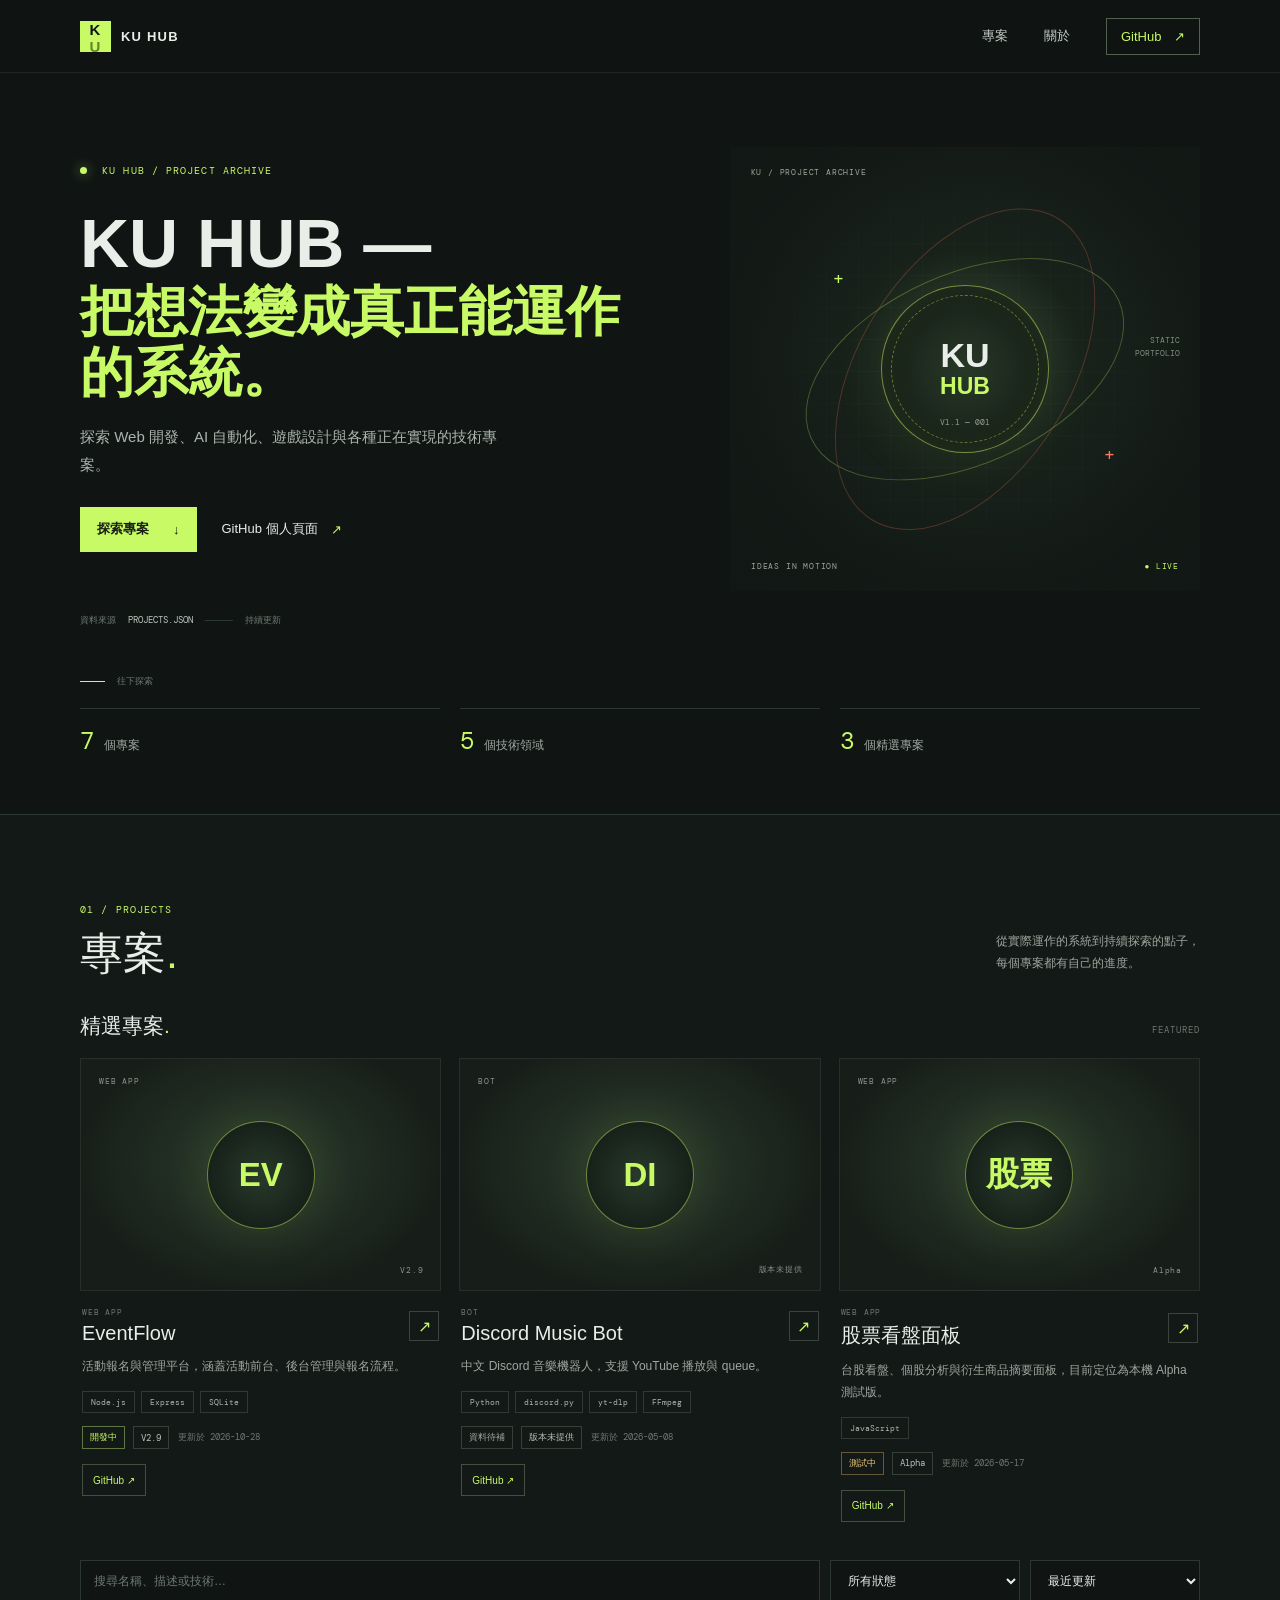
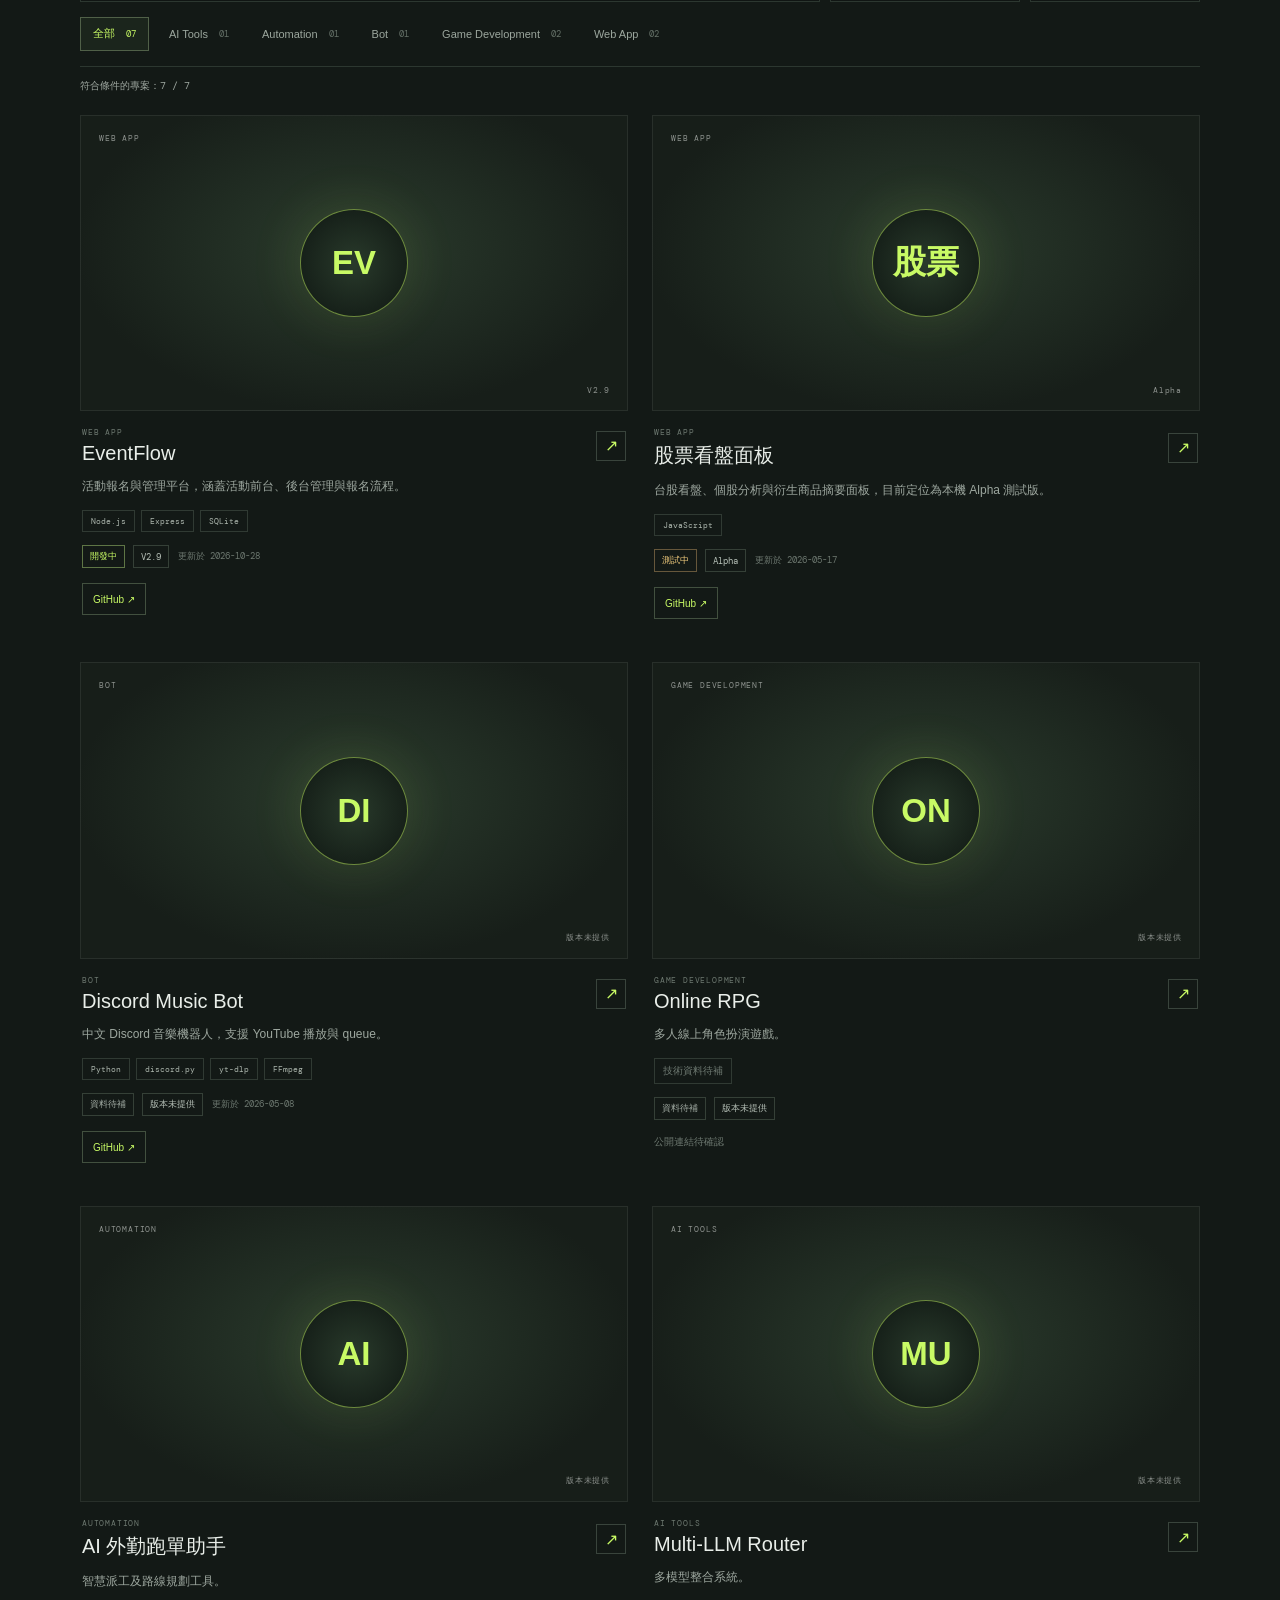
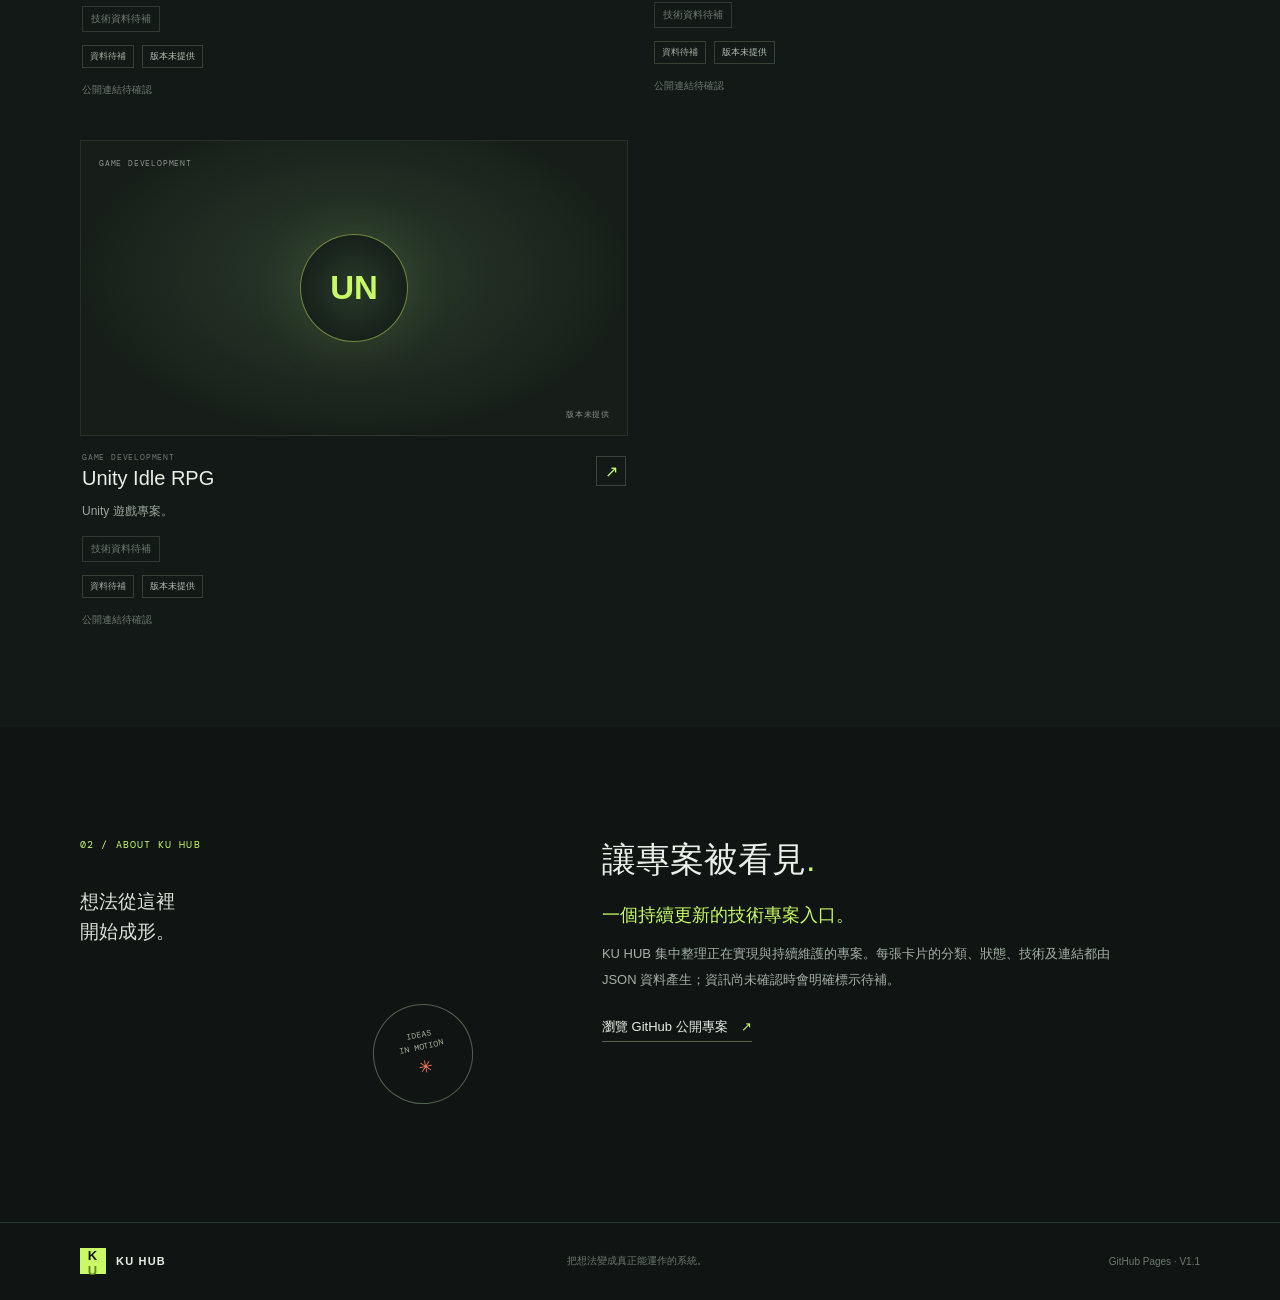
==== commit bde68761: "調整為溫馨鄉村風格" ====
--- a/index.html
+++ b/index.html
@@ -3,7 +3,7 @@
   <head>
     <meta charset="utf-8">
     <meta name="viewport" content="width=device-width, initial-scale=1">
-    <meta name="theme-color" content="#101513">
+    <meta name="theme-color" content="#f7f4ec">
     <meta name="description" content="KU HUB — 探索 Web 開發、AI 自動化、遊戲設計與各種正在實現的技術專案。">
     <meta property="og:type" content="website">
     <meta property="og:site_name" content="KU HUB">
@@ -15,12 +15,12 @@
     <title>KU HUB — 個人專案入口</title>
     <link rel="preconnect" href="https://fonts.googleapis.com">
     <link rel="preconnect" href="https://fonts.gstatic.com" crossorigin>
-    <link href="https://fonts.googleapis.com/css2?family=DM+Mono:wght@400;500&family=Space+Grotesk:wght@400;500;600;700&display=swap" rel="stylesheet">
+    <link href="https://fonts.googleapis.com/css2?family=DM+Mono:wght@400;500&family=Noto+Sans+TC:wght@400;500;600;700&family=Noto+Serif+TC:wght@400;500;600;700&display=swap" rel="stylesheet">
     <link rel="stylesheet" href="./style.css">
     <script src="./script.js" defer></script>
     <script type="module" src="./js/projects.js"></script>
   </head>
-  <body>
+  <body> 
     <a class="skip-link" href="#main">跳至主要內容</a>
     <header class="site-header">
       <div class="header-inner">
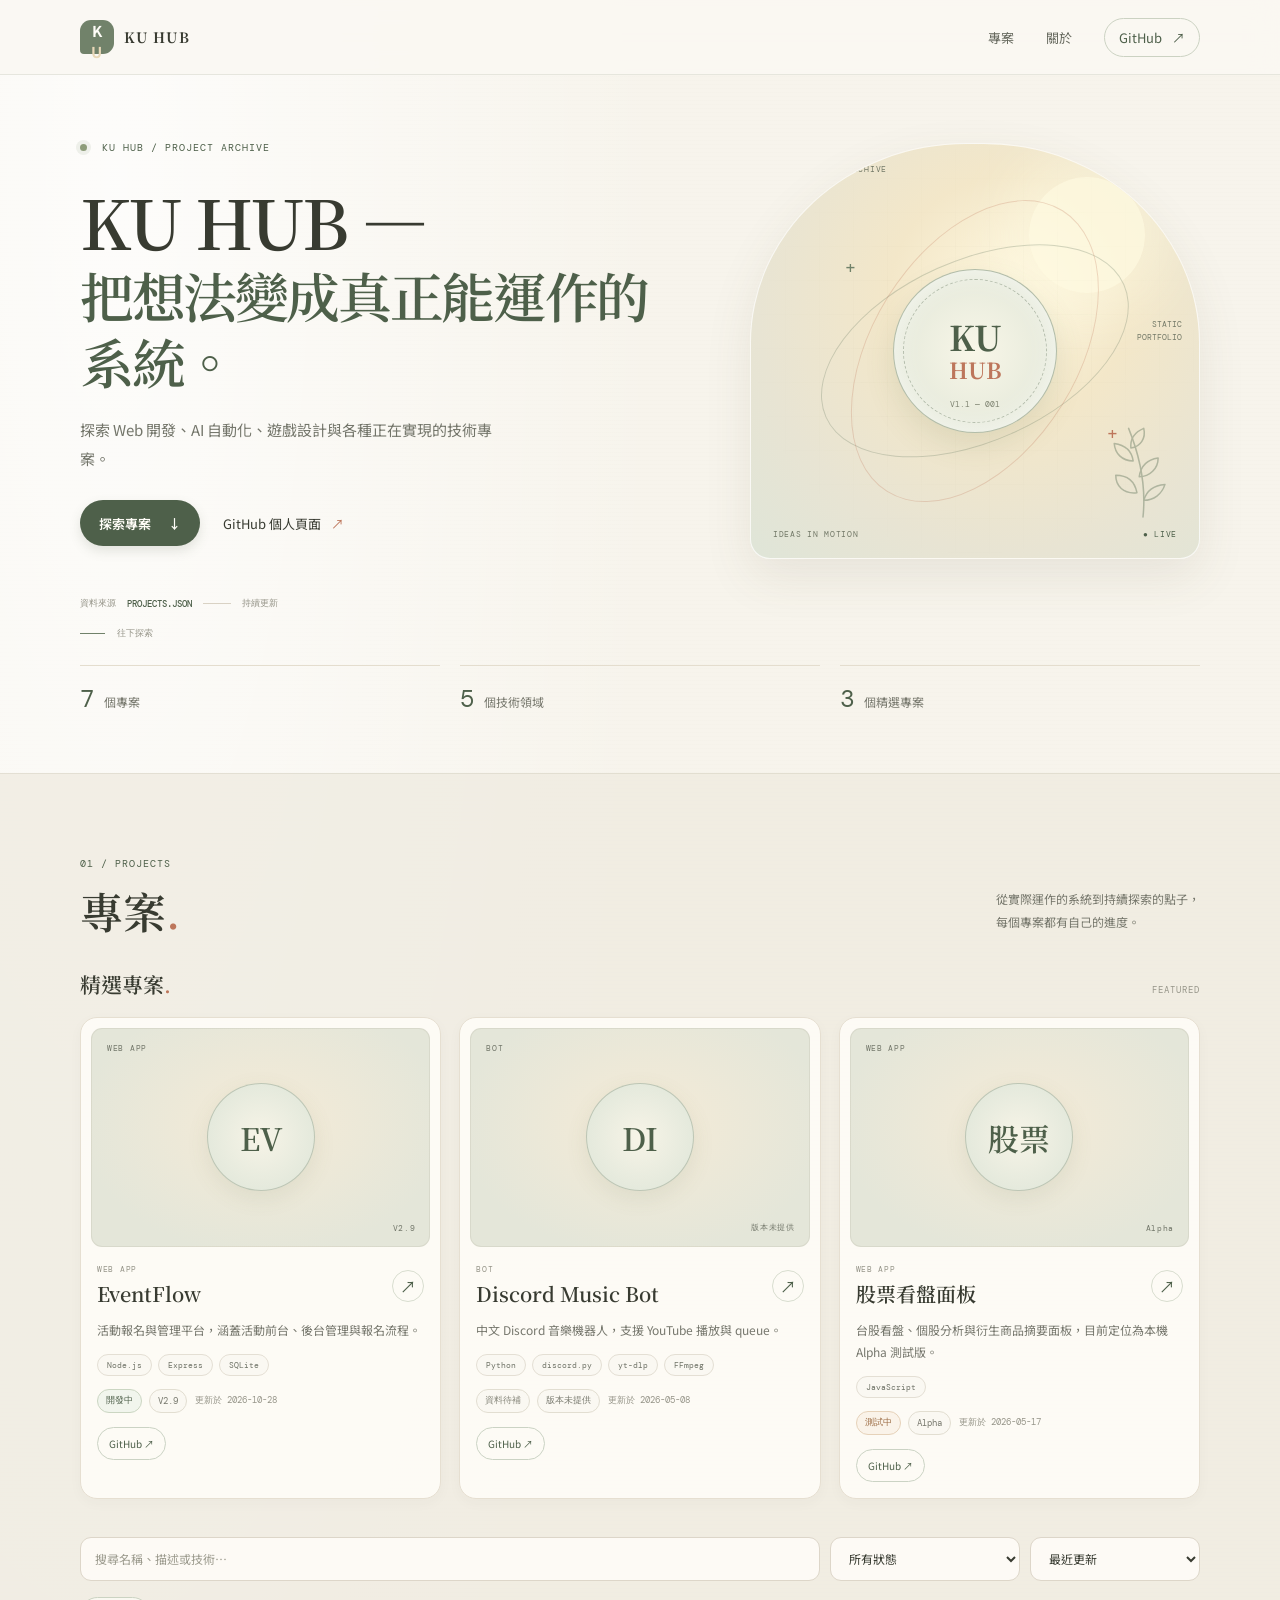
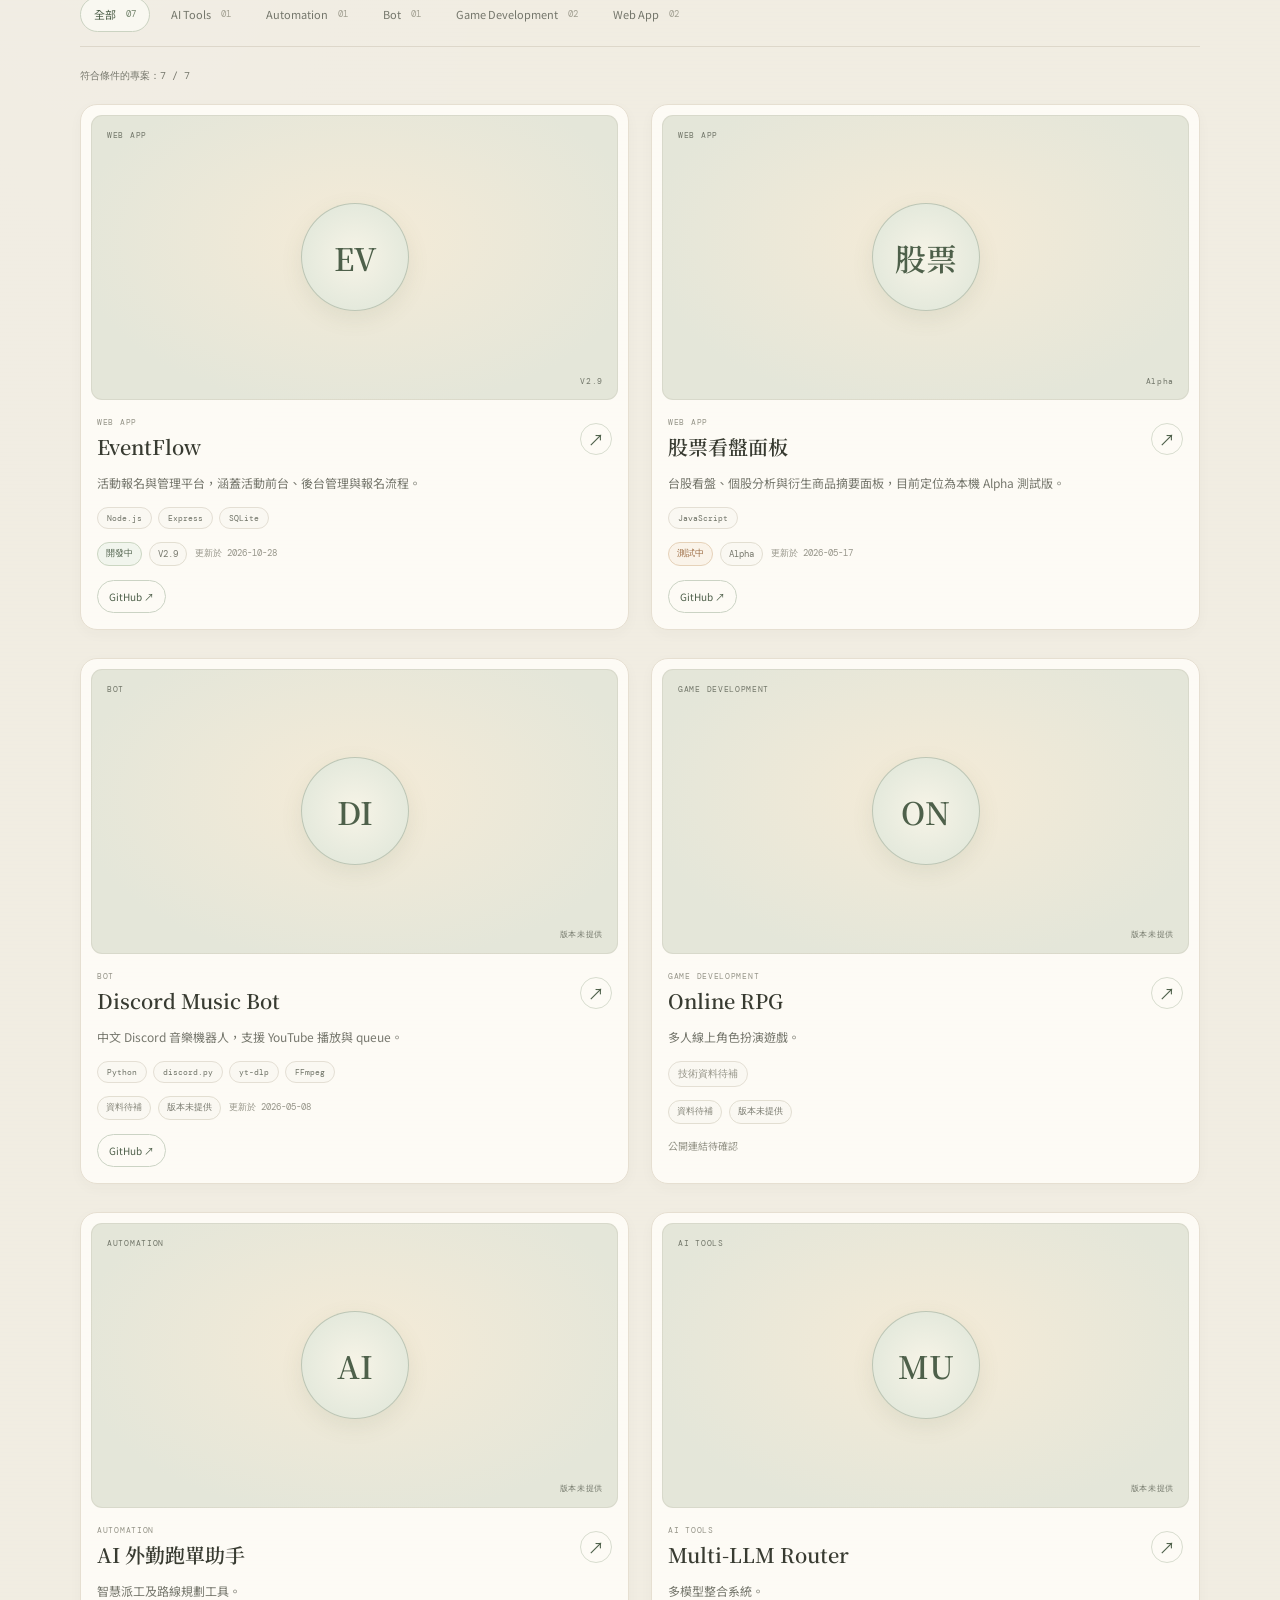
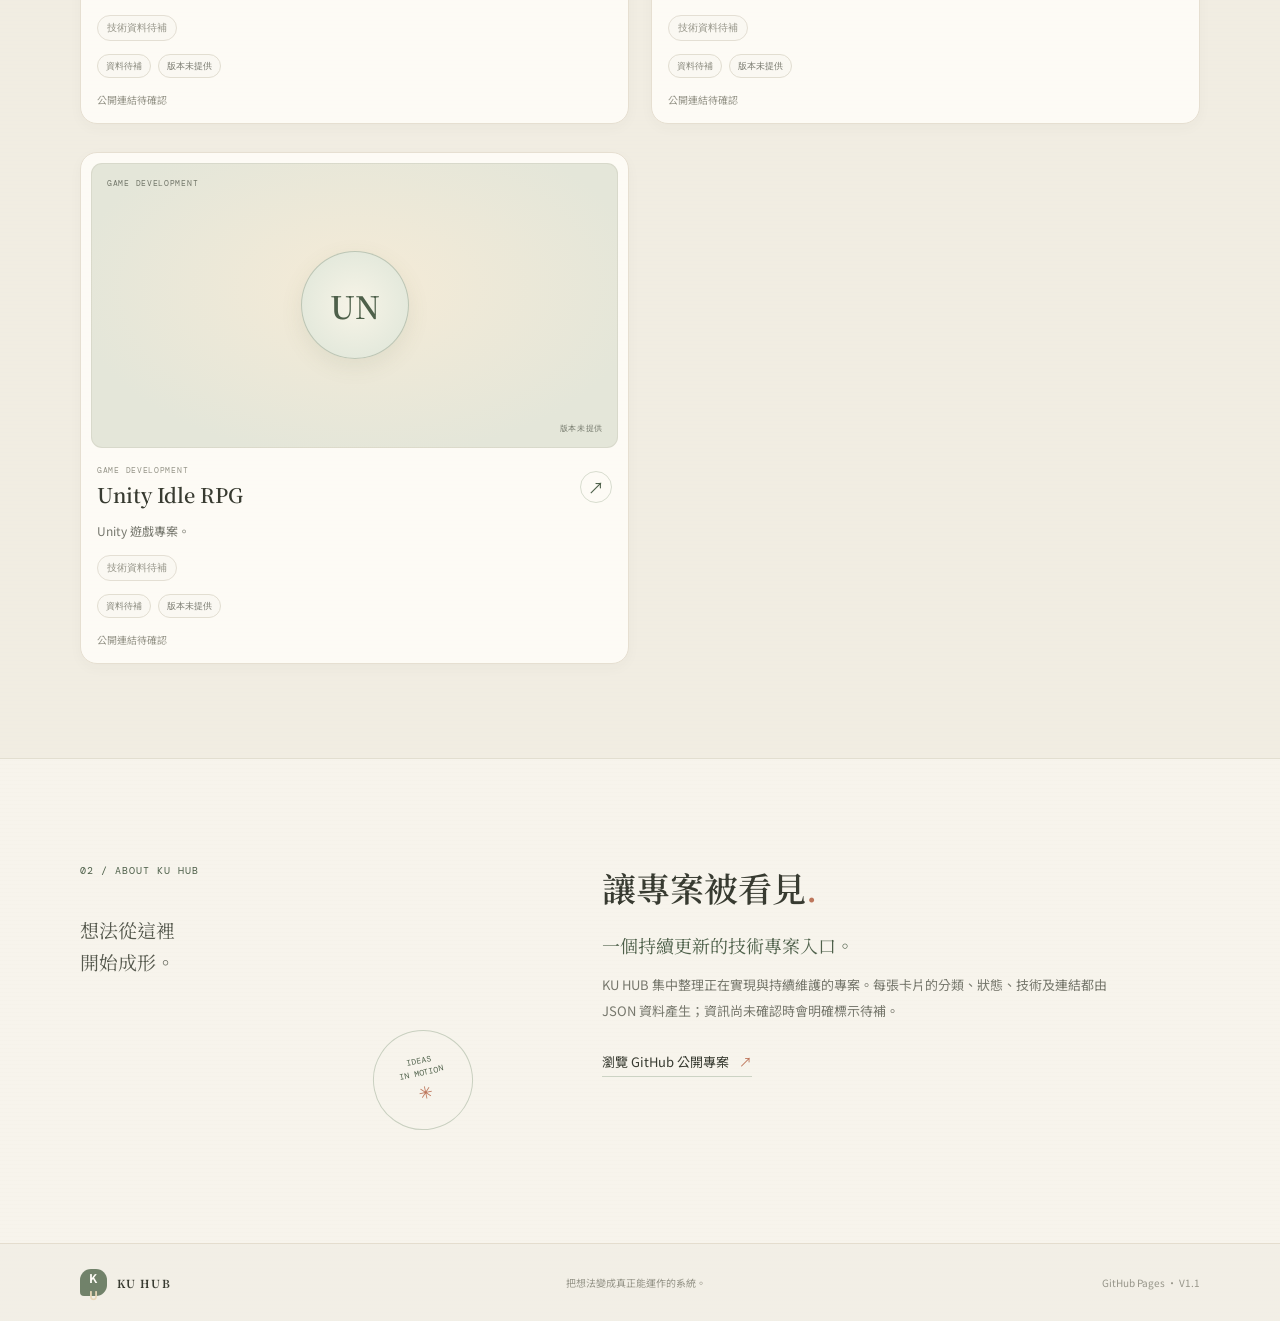
==== commit b84a7232: "test: verify Coolify auto deployment" ====
--- a/index.html
+++ b/index.html
@@ -12,7 +12,7 @@
     <meta property="og:url" content="https://qsc556633123321-stack.github.io/KU-HUB/">
     <link rel="canonical" href="https://qsc556633123321-stack.github.io/KU-HUB/">
     <link rel="icon" href="./assets/icons/favicon.svg" type="image/svg+xml">
-    <title>KU HUB — 個人專案入口</title>
+    <title>KU HUB - Deploy Test</title>
     <link rel="preconnect" href="https://fonts.googleapis.com">
     <link rel="preconnect" href="https://fonts.gstatic.com" crossorigin>
     <link href="https://fonts.googleapis.com/css2?family=DM+Mono:wght@400;500&family=Noto+Sans+TC:wght@400;500;600;700&family=Noto+Serif+TC:wght@400;500;600;700&display=swap" rel="stylesheet">
--- a/style.css
+++ b/style.css
@@ -1,217 +1,225 @@
 :root {
-  color-scheme: dark;
-  --ink: #e9eee9;
-  --muted: #9da69f;
-  --quiet: #6d7870;
-  --base: #101513;
-  --surface: #151c18;
-  --line: #2c3730;
-  --lime: #c8fa65;
-  --coral: #ff765e;
+  color-scheme: light;
+  --ink: #383b31;
+  --muted: #77786d;
+  --quiet: #969589;
+  --base: #f7f4ec;
+  --surface: #fffdf8;
+  --surface-warm: #f0ebdf;
+  --line: #e4ddce;
+  --sage: #71826a;
+  --sage-dark: #4e604a;
+  --sage-pale: #e7ece2;
+  --clay: #bd765b;
   --mono: 'DM Mono', 'SFMono-Regular', Consolas, monospace;
-  --display: 'Space Grotesk', 'Trebuchet MS', sans-serif;
+  --sans: 'Noto Sans TC', 'PingFang TC', 'Microsoft JhengHei', sans-serif;
+  --serif: 'Noto Serif TC', 'Songti TC', 'PMingLiU', Georgia, serif;
+  --shadow-soft: 0 12px 32px rgb(75 66 48 / 7%);
 }
 
 * { box-sizing: border-box; }
-html { scroll-behavior: smooth; scroll-padding-top: 84px; }
-body { margin: 0; background: var(--base); color: var(--ink); font-family: var(--display); -webkit-font-smoothing: antialiased; }
+html { scroll-behavior: smooth; scroll-padding-top: 88px; }
+body {
+  margin: 0;
+  background-color: var(--base);
+  background-image:
+    radial-gradient(ellipse at 9% 4%, rgb(255 255 255 / 78%), transparent 34rem),
+    repeating-linear-gradient(0deg, rgb(122 106 75 / 1.1%) 0, rgb(122 106 75 / 1.1%) 1px, transparent 1px, transparent 4px);
+  color: var(--ink);
+  font-family: var(--sans);
+  -webkit-font-smoothing: antialiased;
+  text-rendering: optimizeLegibility;
+}
 a { color: inherit; text-decoration: none; }
-button { font: inherit; }
+button, input, select { font: inherit; }
+button, select { color: inherit; }
+::selection { background: #dce5d5; color: var(--ink); }
 .page-shell, .header-inner { width: min(1120px, calc(100% - 64px)); margin-inline: auto; }
-.skip-link { position: absolute; z-index: 20; top: 10px; left: 10px; padding: 10px 14px; transform: translateY(-160%); background: var(--lime); color: var(--base); }
+.skip-link { position: absolute; z-index: 20; top: 10px; left: 10px; padding: 10px 14px; transform: translateY(-160%); border-radius: 6px; background: var(--sage-dark); color: #fffdf8; }
 .skip-link:focus { transform: translateY(0); }
-.site-header { position: sticky; z-index: 10; top: 0; border-bottom: 1px solid rgb(233 238 233 / 8%); background: rgb(16 21 19 / 92%); backdrop-filter: blur(16px); }
-.header-inner { min-height: 72px; display: flex; align-items: center; justify-content: space-between; }
+.site-header { position: sticky; z-index: 10; top: 0; border-bottom: 1px solid rgb(105 112 90 / 13%); background: rgb(250 248 242 / 92%); backdrop-filter: blur(14px); }
+.header-inner { min-height: 74px; display: flex; align-items: center; justify-content: space-between; }
 .brand { display: inline-flex; align-items: center; gap: 10px; }
-.brand-mark { width: 31px; height: 31px; display: grid; place-items: center; background: var(--lime); color: var(--base); font-size: 15px; font-weight: 700; letter-spacing: 1.2px; }
-.brand-mark span { color: #638627; }
-.brand-name { font-size: 13px; font-weight: 700; letter-spacing: 1.2px; }
-.site-nav { display: flex; align-items: center; gap: 36px; color: #c5cdc6; font-size: 13px; }
+.brand-mark { width: 34px; height: 34px; display: grid; place-items: center; border-radius: 11px 11px 11px 4px; background: var(--sage); color: #fffdf8; font-size: 15px; font-weight: 700; letter-spacing: 1px; }
+.brand-mark span { color: #e9d8b8; }
+.brand-name { font-family: var(--serif); font-size: 14px; font-weight: 700; letter-spacing: 1.1px; }
+.site-nav { display: flex; align-items: center; gap: 32px; color: #66695e; font-size: 13px; }
 .site-nav a { transition: color .2s ease; }
-.site-nav a:hover, .site-nav a:focus-visible { color: var(--lime); }
-.site-nav .nav-contact { padding: 10px 14px; border: 1px solid #536050; color: var(--lime); }
-.nav-contact span { margin-left: 9px; }
+.site-nav a:hover, .site-nav a:focus-visible { color: var(--sage-dark); }
+.site-nav .nav-contact { padding: 9px 14px; border: 1px solid #cbd2c2; border-radius: 999px; color: var(--sage-dark); }
+.nav-contact span { margin-left: 7px; }
 .menu-toggle { display: none; }
-.hero { position: relative; min-height: 615px; display: grid; grid-template-columns: 1fr .9fr; align-items: center; padding-top: 45px; padding-bottom: 68px; }
-.hero-copy { position: relative; z-index: 1; padding-bottom: 23px; animation: rise-in .7s ease both; }
-.eyebrow { margin: 0; color: var(--lime); font: 10px/1.5 var(--mono); letter-spacing: 1.1px; }
-.status-dot { display: inline-block; width: 7px; height: 7px; margin-right: 8px; border-radius: 50%; background: var(--lime); box-shadow: 0 0 12px rgb(200 250 101 / 55%); }
+.hero { position: relative; min-height: 570px; display: grid; grid-template-columns: 1fr .9fr; align-items: center; padding-top: 54px; padding-bottom: 72px; }
+.hero-copy { position: relative; z-index: 1; padding-bottom: 16px; }
+.eyebrow { margin: 0; color: var(--sage-dark); font: 10px/1.6 var(--mono); letter-spacing: 1px; }
+.status-dot { display: inline-block; width: 7px; height: 7px; margin-right: 8px; border-radius: 50%; background: #8d9c79; box-shadow: 0 0 0 4px rgb(141 156 121 / 13%); }
 h1, h2, h3, p { margin-top: 0; }
-.hero h1 { margin: 27px 0 18px; font-size: clamp(56px, 7.2vw, 88px); line-height: .98; letter-spacing: 0; font-weight: 600; }
-.hero h1 span { color: var(--lime); }
-.hero-description { max-width: 430px; margin-bottom: 27px; color: #aab4ac; font-size: 15px; line-height: 1.9; }
-.hero-actions { display: flex; align-items: center; gap: 25px; }
-.button { min-height: 45px; display: inline-flex; align-items: center; justify-content: center; gap: 24px; padding: 0 17px; font-size: 13px; font-weight: 600; }
-.button-primary { background: var(--lime); color: #182014; transition: background .2s ease, transform .2s ease; }
-.button-primary:hover { transform: translateY(-2px); background: #d7ff8c; }
-.text-link { display: inline-flex; align-items: center; gap: 13px; color: var(--ink); font-size: 13px; }
-.text-link span, .contact-link span { color: var(--lime); }
-.hero-meta { position: absolute; bottom: -52px; left: 0; display: flex; align-items: center; gap: 12px; color: var(--quiet); font: 9px var(--mono); }
-.hero-meta strong { color: #bec7bf; font-weight: 400; }
-.meta-line { width: 28px; height: 1px; background: var(--line); }
-.hero-art { position: relative; width: min(100%, 470px); aspect-ratio: 1.06; justify-self: end; overflow: hidden; background: radial-gradient(ellipse at 52% 47%, #28382b 0, #18221b 31%, #131a16 66%, #111714 100%); animation: rise-in .8s .12s ease both; }
-.art-grid { position: absolute; inset: 0; opacity: .42; background-image: linear-gradient(rgb(233 238 233 / 7%) 1px, transparent 1px), linear-gradient(90deg, rgb(233 238 233 / 7%) 1px, transparent 1px); background-size: 32px 32px; mask-image: radial-gradient(ellipse, #000 14%, transparent 76%); }
-.orbit { position: absolute; border: 1px solid rgb(200 250 101 / 27%); border-radius: 50%; top: 50%; left: 50%; transform: translate(-50%, -50%) rotate(-24deg); }
-.orbit-one { width: 72%; height: 43%; }
-.orbit-two { width: 45%; height: 80%; transform: translate(-50%, -50%) rotate(32deg); border-color: rgb(255 118 94 / 25%); }
-.art-core { position: absolute; top: 50%; left: 50%; width: 168px; height: 168px; display: grid; place-items: center; transform: translate(-50%, -50%); border: 1px solid rgb(200 250 101 / 52%); border-radius: 50%; background: radial-gradient(circle, #283927 0, #172018 67%); box-shadow: 0 0 60px rgb(200 250 101 / 9%), inset 0 0 32px rgb(200 250 101 / 8%); }
-.core-ring { position: absolute; inset: 9px; border: 1px dashed rgb(200 250 101 / 40%); border-radius: 50%; animation: rotate 30s linear infinite; }
-.core-word { position: relative; font-size: 34px; line-height: .79; font-weight: 700; text-align: center; }
-.core-word i { color: var(--lime); font-size: 23px; font-style: normal; }
-.core-index { position: absolute; bottom: 25px; color: #95a08e; font: 8px var(--mono); }
-.art-label { position: absolute; z-index: 1; left: 21px; right: 21px; display: flex; justify-content: space-between; color: #9aa79b; font: 8px var(--mono); letter-spacing: .8px; }
-.label-top { top: 20px; }.label-bottom { bottom: 20px; }.label-bottom span:last-child { color: var(--lime); }
-.art-cross { position: absolute; color: var(--lime); font: 18px var(--mono); }
-.cross-one { top: 27%; left: 22%; }.cross-two { right: 18%; bottom: 28%; color: var(--coral); }
-.art-coordinate { position: absolute; right: 20px; top: 42%; color: #7d8b7e; font: 8px/1.7 var(--mono); text-align: right; }
-.scroll-cue { position: absolute; bottom: 0; left: 0; display: flex; align-items: center; gap: 12px; color: var(--quiet); font: 9px var(--mono); }
-.scroll-cue span { width: 25px; height: 1px; background: var(--lime); }
-.projects-section { padding: 87px 0 100px; border-top: 1px solid var(--line); background: #131916; }
-.section-heading { display: flex; justify-content: space-between; align-items: end; margin-bottom: 35px; }
-.section-heading h2, .skills-heading h2 { margin: 13px 0 0; font-size: 43px; line-height: 1.1; font-weight: 500; }
-.heading-period { color: var(--lime); }
-.section-note { margin: 0 0 3px; color: var(--muted); font-size: 12px; line-height: 1.8; }
-.filter-bar { display: flex; gap: 7px; margin-bottom: 28px; padding-bottom: 15px; border-bottom: 1px solid var(--line); overflow-x: auto; scrollbar-width: none; }
-.filter-bar::-webkit-scrollbar { display: none; }
-.filter-button { flex: 0 0 auto; display: inline-flex; align-items: center; gap: 11px; min-height: 34px; padding: 0 12px; border: 1px solid transparent; background: transparent; color: #9ca79e; cursor: pointer; font-size: 11px; transition: color .2s, border-color .2s, background .2s; }
-.filter-button span { color: #657168; font: 9px var(--mono); }
-.filter-button:hover, .filter-button.is-active { border-color: #506048; color: var(--lime); background: #1b251c; }
-.filter-button.is-active span { color: var(--lime); }
-.project-grid { display: grid; grid-template-columns: repeat(2, minmax(0, 1fr)); gap: 43px 24px; }
-.project-card { min-width: 0; animation: rise-in .4s ease both; }
-.project-card[hidden] { display: none; }
-.project-visual { position: relative; height: auto; aspect-ratio: 1.85; display: block; overflow: hidden; border: 1px solid rgb(233 238 233 / 8%); transition: border-color .2s ease; }
-.project-visual:hover { border-color: rgb(200 250 101 / 55%); }
-.visual-kicker, .visual-index { position: absolute; z-index: 2; color: rgb(233 238 233 / 56%); font: 8px var(--mono); letter-spacing: .8px; }
-.visual-kicker { top: 17px; left: 18px; }.visual-index { right: 17px; bottom: 15px; }
-.visual-event { background: radial-gradient(ellipse at 70% 50%, #3b3028, #201e1a 72%); }
-.event-window { position: absolute; top: 50%; left: 50%; width: 66%; transform: translate(-50%, -46%); padding: 13px 16px; border: 1px solid #5b5147; background: rgb(26 26 23 / 82%); box-shadow: 0 13px 34px #0e100f80; }
-.window-top { display: flex; align-items: center; gap: 5px; padding-bottom: 11px; border-bottom: 1px solid #514a40; }
-.window-top i { width: 5px; height: 5px; border-radius: 50%; background: #ff765e; }.window-top i:nth-child(2) { background: #f3c66e; }.window-top i:nth-child(3) { background: #9ac76d; }.window-top b { margin-left: auto; color: #a39d90; font: 7px var(--mono); }
-.event-row { display: flex; align-items: center; gap: 11px; padding: 12px 0 7px; color: #f0eee7; font: 8px var(--mono); }
-.event-row > b { color: var(--coral); font-size: 17px; }.event-row small { display: block; margin-top: 4px; color: #969286; font: 7px var(--mono); }.event-row > i { margin-left: auto; color: var(--lime); font-style: normal; }.event-row.muted { opacity: .56; }
-.visual-ai { background: radial-gradient(ellipse at 48% 48%, #273b32, #18231e 67%); }
-.ai-orb { position: absolute; top: 50%; left: 50%; width: 105px; height: 105px; display: grid; place-items: center; transform: translate(-50%, -50%); border-radius: 50%; background: radial-gradient(circle at 35% 30%, #e1ff9d 0, #93c94f 18%, #526f38 43%, #263427 68%, #1a211c 72%); box-shadow: 0 0 45px #a4d75a33; }
-.ai-orb i { position: absolute; inset: -14px; border: 1px solid #c8fa6540; border-radius: 50%; transform: rotateX(68deg); }.ai-orb i:nth-child(2) { transform: rotateY(68deg); }.ai-orb i:nth-child(3) { inset: -25px; transform: rotateX(70deg) rotateZ(52deg); }
-.ai-orb b { color: #172019; font-size: 21px; }.ai-caption { position: absolute; right: 11%; bottom: 24%; color: #c0d0bd; font: 8px/1.7 var(--mono); letter-spacing: 1px; }
-.visual-game { background: radial-gradient(ellipse at 50% 50%, #25363b, #172124 72%); }
-.game-board { position: absolute; top: 50%; left: 50%; width: 118px; height: 118px; display: grid; grid-template-columns: repeat(4, 1fr); gap: 5px; padding: 8px; transform: translate(-50%, -50%) rotate(-7deg); border: 1px solid #52666a; background: #172426; box-shadow: 0 14px 40px #0d1416a6; }
-.game-board i { background: #263638; }.game-board i:nth-child(2), .game-board i:nth-child(5), .game-board i:nth-child(10) { background: #b6e970; }.game-board i:nth-child(6) { background: #f28a69; }.game-board i:nth-child(11) { background: #699995; }
-.game-score { position: absolute; top: 35%; right: 18%; color: #849996; font: 7px var(--mono); }.game-score b { display: block; margin-top: 5px; color: #ddedcf; font-size: 12px; font-weight: 400; }
-.visual-web { background: radial-gradient(ellipse at 45% 45%, #46322b, #221e1a 70%); }
-.web-window { position: absolute; top: 51%; left: 50%; width: 61%; height: 57%; display: flex; transform: translate(-50%, -50%); border: 1px solid #766152; background: #1b1d19; box-shadow: 0 16px 38px #0d100e99; }
-.web-side { width: 24%; display: flex; flex-direction: column; gap: 11px; padding: 13px 9px; border-right: 1px solid #494438; }.web-side b { margin-bottom: 5px; color: var(--lime); font-size: 11px; }.web-side i { width: 70%; height: 2px; background: #656057; }.web-content { display: flex; flex: 1; flex-direction: column; justify-content: center; padding: 13px 16px; }.web-content small { margin-bottom: 9px; color: #d39a71; font: 6px var(--mono); letter-spacing: .8px; }.web-content b { color: #f2e7db; font-size: clamp(12px, 2vw, 20px); line-height: 1.05; font-weight: 500; }.web-content i { width: 38px; height: 3px; margin-top: 11px; background: var(--coral); }
-.project-info { padding: 16px 2px 0; }.project-title-line { display: flex; align-items: center; justify-content: space-between; }.project-category { margin: 0 0 5px; color: var(--quiet); font: 8px var(--mono); letter-spacing: .8px; }.project-title-line h3 { margin: 0; font-size: 20px; font-weight: 500; }.project-arrow { width: 30px; height: 30px; display: grid; place-items: center; border: 1px solid #39443c; color: var(--lime); transition: background .2s, color .2s; }.project-arrow:hover { background: var(--lime); color: var(--base); }.project-description { max-width: 430px; margin: 11px 0 13px; color: #9da79f; font-size: 12px; line-height: 1.8; }.tag-list { display: flex; flex-wrap: wrap; gap: 6px; }.tag-list span { padding: 5px 8px; border: 1px solid #303a33; color: #aeb8af; font: 8px var(--mono); }
-.filter-empty { margin: 30px 0 0; color: var(--muted); font-size: 13px; }
-.about-section { display: grid; grid-template-columns: .8fr 1.2fr; gap: 11%; padding-top: 110px; padding-bottom: 110px; }
-.about-index { position: relative; min-height: 275px; }.about-index > span { display: block; margin-top: 35px; color: #dae2d9; font-size: 19px; line-height: 1.6; }.about-stamp { position: absolute; right: 6px; bottom: 8px; width: 100px; height: 100px; display: grid; place-content: center; border: 1px solid #536050; border-radius: 50%; color: #a9b49f; font: 8px/1.5 var(--mono); text-align: center; transform: rotate(-12deg); }.about-stamp span { display: block; margin-top: 3px; color: var(--coral); font-size: 17px; }
-.about-copy h2 { margin: 0 0 20px; font-size: 34px; font-weight: 500; }.about-lead { margin-bottom: 14px; color: var(--lime); font-size: 18px; }.about-description { max-width: 530px; margin-bottom: 24px; color: #a5afa7; font-size: 13px; line-height: 2; }.about-copy .text-link { padding-bottom: 5px; border-bottom: 1px solid #58634f; }
-.skills-section { padding: 76px 0 82px; border-block: 1px solid var(--line); background: #151c18; }.skills-inner { display: grid; grid-template-columns: .8fr 1.2fr; gap: 11%; }.skills-heading h2 { max-width: 270px; margin-bottom: 15px; font-size: 35px; }.skills-heading > p:last-child { color: var(--muted); font-size: 12px; }.skill-group { display: grid; grid-template-columns: 42px 1fr; gap: 16px; padding: 17px 0; border-bottom: 1px solid var(--line); }.skill-group:first-child { padding-top: 0; }.skill-group:last-child { border-bottom: 0; padding-bottom: 0; }.skill-number { padding-top: 4px; color: var(--coral); font: 10px var(--mono); }.skill-group h3 { margin: 0 0 8px; font-size: 14px; font-weight: 500; }.skill-group p { margin: 0; color: #9da79f; font-size: 11px; line-height: 1.8; }.skill-group p span { color: #68746a; }
-.contact-section { padding-top: 90px; padding-bottom: 93px; }.contact-row { display: flex; align-items: end; justify-content: space-between; padding-top: 22px; }.contact-row h2 { margin: 0; font-size: clamp(38px, 6vw, 66px); line-height: 1.1; font-weight: 500; }.contact-row h2 span { color: var(--lime); }.contact-link { min-width: 112px; display: flex; align-items: center; justify-content: space-between; padding: 12px 0; border-bottom: 1px solid #637053; font-size: 13px; }
-.site-footer { border-top: 1px solid var(--line); }.footer-inner { min-height: 77px; display: flex; align-items: center; justify-content: space-between; }.footer-inner p, .footer-copy { margin: 0; color: var(--quiet); font-size: 10px; }.footer-inner .brand-mark { width: 26px; height: 26px; font-size: 13px; }.footer-inner .brand-name { font-size: 11px; }
-.reduced-motion *, .reduced-motion *::before, .reduced-motion *::after { scroll-behavior: auto !important; animation-duration: .01ms !important; animation-iteration-count: 1 !important; transition-duration: .01ms !important; }
-@keyframes rise-in { from { opacity: 0; transform: translateY(12px); } to { opacity: 1; transform: translateY(0); } }
-@keyframes rotate { to { transform: rotate(336deg); } }
-
-@media (max-width: 760px) {
-  .page-shell, .header-inner { width: min(100% - 40px, 560px); }
-  .header-inner { min-height: 64px; }.menu-toggle { width: 40px; height: 40px; display: grid; align-content: center; justify-items: center; gap: 6px; border: 1px solid var(--line); background: transparent; color: var(--ink); cursor: pointer; }.menu-toggle span { width: 17px; height: 1px; background: var(--lime); transition: transform .2s ease; }.menu-toggle[aria-expanded="true"] span:first-child { transform: translateY(3.5px) rotate(45deg); }.menu-toggle[aria-expanded="true"] span:last-child { transform: translateY(-3.5px) rotate(-45deg); }
-  .site-nav { position: absolute; top: 63px; right: 0; left: 0; display: none; flex-direction: column; align-items: stretch; gap: 0; padding: 10px 20px 19px; border-bottom: 1px solid var(--line); background: #101513; }.site-nav.is-open { display: flex; }.site-nav a { padding: 13px 0; border-bottom: 1px solid #28322b; }.site-nav .nav-contact { margin-top: 10px; padding: 12px; border: 1px solid #536050; text-align: center; }
-  .hero { min-height: auto; grid-template-columns: 1fr; padding-top: 62px; padding-bottom: 55px; }.hero-copy { padding-bottom: 0; }.hero h1 { margin-top: 22px; font-size: clamp(54px, 13vw, 76px); }.hero-description { max-width: 470px; font-size: 14px; }.hero-meta { position: static; flex-wrap: wrap; margin-top: 28px; font-size: 8px; }.hero-art { width: min(100%, 420px); margin: 42px auto 0; justify-self: center; }.art-core { width: 145px; height: 145px; }.scroll-cue { position: static; margin-top: 28px; }
-  .projects-section { padding: 68px 0 76px; }.section-heading { align-items: start; gap: 18px; }.section-heading h2 { font-size: 36px; }.section-note { padding-top: 10px; font-size: 10px; }.filter-bar { margin-right: -20px; }.project-grid { gap: 34px 16px; }.project-visual { aspect-ratio: 1.35; }.project-title-line h3 { font-size: 17px; }.project-description { font-size: 11px; }.tag-list { gap: 4px; }.tag-list span { padding: 5px 6px; font-size: 7px; }
-  .about-section { grid-template-columns: 1fr; gap: 33px; padding-top: 76px; padding-bottom: 78px; }.about-index { min-height: 136px; }.about-index > span { margin-top: 22px; font-size: 16px; }.about-stamp { right: 9%; bottom: 0; width: 82px; height: 82px; }.about-copy h2 { font-size: 29px; }.about-lead { font-size: 16px; }
-  .skills-section { padding: 64px 0; }.skills-inner { grid-template-columns: 1fr; gap: 28px; }.skills-heading h2 { max-width: none; font-size: 30px; }.skill-group p { font-size: 10px; }.contact-section { padding-top: 68px; padding-bottom: 72px; }.contact-row h2 { font-size: clamp(40px, 9vw, 56px); }.contact-link { min-width: 86px; font-size: 12px; }.footer-inner { min-height: 70px; gap: 12px; }.footer-inner p { display: none; }.footer-copy { font-size: 9px; }
-}
-@media (max-width: 430px) {
-  .page-shell, .header-inner { width: calc(100% - 36px); }.hero-meta { gap: 8px; }.hero-meta strong { font-size: 7px; }.meta-line { width: 14px; }.section-note { max-width: 125px; }.project-grid { grid-template-columns: 1fr; gap: 31px; }.project-visual { aspect-ratio: 1.65; }.project-description { font-size: 12px; }.tag-list span { padding-inline: 8px; font-size: 8px; }.contact-row { align-items: start; flex-direction: column; gap: 23px; }.contact-row h2 { font-size: 46px; }
-}
-@media (prefers-reduced-motion: reduce) { html { scroll-behavior: auto; } *, *::before, *::after { animation-duration: .01ms !important; animation-iteration-count: 1 !important; scroll-behavior: auto !important; transition-duration: .01ms !important; } }
-
-.visually-hidden { position: absolute; width: 1px; height: 1px; padding: 0; margin: -1px; overflow: hidden; clip: rect(0, 0, 0, 0); white-space: nowrap; border: 0; }
-.hero h1 { max-width: 650px; font-size: clamp(42px, 5.4vw, 68px); line-height: 1.12; }
-.hero h1 span { display: inline-block; font-size: .79em; }
-.hero-meta a { color: var(--lime); }
+.hero h1 { max-width: 650px; margin: 24px 0 18px; font-family: var(--serif); font-size: clamp(42px, 5.4vw, 68px); line-height: 1.22; letter-spacing: -.035em; font-weight: 600; }
+.hero h1 span { display: inline-block; color: var(--sage-dark); font-size: .79em; }
+.hero-description { max-width: 430px; margin-bottom: 27px; color: #73756a; font-size: 15px; line-height: 1.95; }
+.hero-actions { display: flex; align-items: center; gap: 23px; }
+.button { min-height: 46px; display: inline-flex; align-items: center; justify-content: center; gap: 17px; padding: 0 19px; border-radius: 999px; font-size: 13px; font-weight: 600; }
+.button-primary { background: var(--sage-dark); color: #fffdf8; box-shadow: 0 5px 12px rgb(78 96 74 / 15%); transition: background .2s ease, box-shadow .2s ease, transform .2s ease; }
+.button-primary:hover { transform: translateY(-2px); background: #40533d; box-shadow: 0 8px 18px rgb(78 96 74 / 22%); }
+.text-link { display: inline-flex; align-items: center; gap: 10px; color: var(--ink); font-size: 13px; transition: color .2s ease; }
+.text-link:hover { color: var(--sage-dark); }
+.text-link span, .contact-link span { color: var(--clay); }
+.hero-meta { position: absolute; bottom: -48px; left: 0; display: flex; align-items: center; gap: 11px; color: var(--quiet); font: 9px var(--mono); }
+.hero-meta strong { color: var(--sage-dark); font-weight: 500; }
+.meta-line { width: 28px; height: 1px; background: #d9d2c4; }
+.hero-art { position: relative; width: min(100%, 450px); aspect-ratio: 1.08; justify-self: end; overflow: hidden; border: 1px solid rgb(255 255 255 / 75%); border-radius: 48% 48% 20px 20px; background: radial-gradient(ellipse at 58% 37%, #fff8df 0, #f3e7c9 33%, #e8e4d3 69%, #dfe5d8 100%); box-shadow: 0 18px 48px rgb(100 86 55 / 10%); }
+.hero-art::before, .hero-art::after { position: absolute; content: ""; pointer-events: none; }
+.hero-art::before { top: 8%; right: 12%; width: 26%; aspect-ratio: 1; border-radius: 50%; background: rgb(255 252 226 / 76%); box-shadow: 0 0 48px 28px rgb(255 253 230 / 40%); }
+.hero-art::after { right: 4%; bottom: 8%; width: 76px; height: 110px; opacity: .48; background: url("./assets/leaf-sprig.svg") center / contain no-repeat; }
+.art-grid { position: absolute; inset: 0; opacity: .35; background-image: linear-gradient(rgb(112 117 91 / 8%) 1px, transparent 1px), linear-gradient(90deg, rgb(112 117 91 / 8%) 1px, transparent 1px); background-size: 34px 34px; mask-image: radial-gradient(ellipse, #000 8%, transparent 78%); }
+.orbit { position: absolute; z-index: 1; top: 50%; left: 50%; transform: translate(-50%, -50%) rotate(-24deg); border: 1px solid rgb(113 130 106 / 30%); border-radius: 50%; }
+.orbit-one { width: 73%; height: 44%; }
+.orbit-two { width: 46%; height: 80%; transform: translate(-50%, -50%) rotate(32deg); border-color: rgb(189 118 91 / 26%); }
+.art-core { position: absolute; z-index: 2; top: 50%; left: 50%; width: 164px; height: 164px; display: grid; place-items: center; transform: translate(-50%, -50%); border: 1px solid rgb(113 130 106 / 44%); border-radius: 50%; background: radial-gradient(circle, #f8f6e8 0, #e6eadb 69%); box-shadow: 0 12px 30px rgb(86 105 75 / 13%), inset 0 0 28px rgb(255 255 255 / 70%); }
+.core-ring { position: absolute; inset: 9px; border: 1px dashed rgb(113 130 106 / 45%); border-radius: 50%; animation: rotate 38s linear infinite; }
+.core-word { position: relative; color: var(--sage-dark); font-family: var(--serif); font-size: 34px; line-height: .82; font-weight: 700; text-align: center; }
+.core-word i { color: var(--clay); font-size: 22px; font-style: normal; }
+.core-index { position: absolute; bottom: 23px; color: #7d8270; font: 8px var(--mono); }
+.art-label { position: absolute; z-index: 3; left: 22px; right: 22px; display: flex; justify-content: space-between; color: #737968; font: 8px var(--mono); letter-spacing: .7px; }
+.label-top { top: 20px; }.label-bottom { bottom: 19px; }.label-bottom span:last-child { color: var(--sage-dark); }
+.art-cross { position: absolute; z-index: 2; color: var(--sage); font: 18px var(--mono); }
+.cross-one { top: 27%; left: 21%; }.cross-two { right: 18%; bottom: 27%; color: var(--clay); }
+.art-coordinate { position: absolute; z-index: 2; right: 17px; top: 42%; color: #747a68; font: 8px/1.7 var(--mono); text-align: right; }
+.scroll-cue { position: absolute; bottom: 5px; left: 0; display: flex; align-items: center; gap: 12px; color: var(--quiet); font: 9px var(--mono); }
+.scroll-cue span { width: 25px; height: 1px; background: var(--sage); }
 .stats-section { display: grid; grid-template-columns: repeat(3, 1fr); gap: 20px; padding-top: 20px; padding-bottom: 42px; }
-.stat-item { display: flex; align-items: baseline; gap: 10px; padding: 16px 0; border-top: 1px solid var(--line); }
-.stat-item strong { color: var(--lime); font: 24px var(--mono); }
+.stat-item { display: flex; align-items: baseline; gap: 10px; padding: 17px 0; border-top: 1px solid var(--line); }
+.stat-item strong { color: var(--sage-dark); font: 24px var(--mono); }
 .stat-item span { color: var(--muted); font-size: 12px; }
+.projects-section { padding: 82px 0 94px; border-block: 1px solid rgb(137 126 100 / 14%); background: rgb(239 235 224 / 72%); }
+.section-heading { display: flex; justify-content: space-between; align-items: end; margin-bottom: 32px; }
+.section-heading h2, .skills-heading h2 { margin: 13px 0 0; font-family: var(--serif); font-size: 43px; line-height: 1.2; font-weight: 600; }
+.heading-period { color: var(--clay); }
+.section-note { margin: 0 0 3px; color: var(--muted); font-size: 12px; line-height: 1.9; }
 .featured-section { margin: 0 0 38px; }
 .subsection-heading { display: flex; align-items: baseline; justify-content: space-between; margin-bottom: 18px; }
-.subsection-heading h3 { margin: 0; font-size: 21px; font-weight: 500; }
+.subsection-heading h3 { margin: 0; font-family: var(--serif); font-size: 21px; font-weight: 600; }
 .subsection-heading > span { color: var(--quiet); font: 9px var(--mono); letter-spacing: 1px; }
+.project-controls { display: grid; grid-template-columns: minmax(220px, 1fr) minmax(140px, 190px) minmax(130px, 170px); gap: 10px; margin-bottom: 16px; }
+.search-control input, .select-control select { width: 100%; min-height: 44px; padding: 0 14px; border: 1px solid #ddd6c9; border-radius: 11px; outline: none; background-color: rgb(255 253 248 / 85%); color: var(--ink); font-size: 12px; transition: border-color .2s ease, box-shadow .2s ease, background .2s ease; }
+.search-control input::placeholder { color: #9c9b8e; }
+.search-control input:focus, .select-control select:focus { border-color: #83927a; background-color: #fffdf8; box-shadow: 0 0 0 3px rgb(113 130 106 / 13%); }
+.select-control select { cursor: pointer; }
+.filter-bar { display: flex; gap: 7px; margin-bottom: 22px; padding-bottom: 14px; border-bottom: 1px solid #ddd7ca; overflow-x: auto; scrollbar-width: none; }
+.filter-bar::-webkit-scrollbar { display: none; }
+.filter-button { flex: 0 0 auto; display: inline-flex; align-items: center; gap: 10px; min-height: 35px; padding: 0 13px; border: 1px solid transparent; border-radius: 999px; background: transparent; color: #74766b; cursor: pointer; font-size: 11px; transition: color .2s ease, border-color .2s ease, background .2s ease, transform .2s ease; }
+.filter-button span { color: #a19f91; font: 9px var(--mono); }
+.filter-button:hover, .filter-button.is-active { border-color: #cbd3c2; background: #f9f8f1; color: var(--sage-dark); }
+.filter-button:hover { transform: translateY(-1px); }
+.filter-button.is-active span { color: var(--sage); }
+.project-results-count { min-height: 18px; margin: 0 0 17px; color: var(--muted); font: 10px var(--mono); }
+.load-state { margin: 0 0 18px; color: var(--muted); font-size: 13px; }
+.load-state:empty { display: none; }
+.project-grid { display: grid; grid-template-columns: repeat(2, minmax(0, 1fr)); gap: 28px 22px; }
 .featured-grid { grid-template-columns: repeat(3, minmax(0, 1fr)); gap: 18px; }
+.project-card { min-width: 0; padding: 10px; overflow: hidden; border: 1px solid #e6dfd1; border-radius: 17px; background: rgb(255 253 248 / 87%); box-shadow: 0 4px 14px rgb(75 66 48 / 3%); transition: transform .24s ease, box-shadow .24s ease, border-color .24s ease; }
+.project-card:hover { transform: translateY(-4px); border-color: #d3d9ca; box-shadow: var(--shadow-soft); }
+.project-card[hidden] { display: none; }
+.project-visual { position: relative; height: auto; aspect-ratio: 1.85; display: block; overflow: hidden; border: 1px solid rgb(128 121 96 / 12%); border-radius: 11px; background: radial-gradient(ellipse at 51% 44%, #f5ebd7, #e4e6d9 76%); transition: transform .24s ease, border-color .2s ease; }
 .featured-grid .project-visual { aspect-ratio: 1.55; }
-.project-controls { display: grid; grid-template-columns: minmax(220px, 1fr) minmax(140px, 190px) minmax(130px, 170px); gap: 10px; margin-bottom: 15px; }
-.search-control input, .select-control select { width: 100%; min-height: 42px; padding: 0 13px; border: 1px solid var(--line); border-radius: 0; background: #101513; color: var(--ink); font: 12px var(--display); }
-.search-control input::placeholder { color: var(--quiet); }
-.search-control input:focus-visible, .select-control select:focus-visible { outline: 2px solid var(--lime); outline-offset: 2px; }
-.select-control select { cursor: pointer; }
-.filter-bar { margin-bottom: 12px; }
-.project-results-count { min-height: 18px; margin: 0 0 18px; color: var(--muted); font: 10px var(--mono); }
-.load-state:empty { display: none; }
-.load-state { margin: 0 0 18px; color: var(--muted); font-size: 13px; }
-.filter-empty { padding: 22px 0; }
-.project-card { transition: transform .2s ease; }
-.project-card:hover { transform: translateY(-4px); }
-.project-visual { background: radial-gradient(ellipse at 50% 45%, #2b3c2d, #171e19 72%); }
+.project-visual:hover { transform: translateY(-1px); border-color: rgb(113 130 106 / 45%); }
 .project-visual img, .detail-visual img { position: absolute; z-index: 1; inset: 0; width: 100%; height: 100%; object-fit: cover; }
-.visual-fallback { position: absolute; top: 50%; left: 50%; display: grid; width: 108px; height: 108px; place-items: center; transform: translate(-50%, -50%); border: 1px solid rgb(200 250 101 / 48%); border-radius: 50%; background: radial-gradient(circle, #293a2b 0, #162019 72%); box-shadow: 0 0 55px rgb(200 250 101 / 12%); color: var(--lime); font-size: 33px; font-weight: 600; }
+.visual-fallback { position: absolute; top: 50%; left: 50%; display: grid; width: 108px; height: 108px; place-items: center; transform: translate(-50%, -50%); border: 1px solid rgb(113 130 106 / 34%); border-radius: 50%; background: radial-gradient(circle, #f7f4e7 0, #e4e9dc 72%); box-shadow: 0 7px 22px rgb(86 105 75 / 10%); color: var(--sage-dark); font-family: var(--serif); font-size: 31px; font-weight: 600; }
 .project-visual img ~ .visual-kicker, .project-visual img ~ .visual-index { z-index: 2; }
-.project-meta { display: flex; flex-wrap: wrap; align-items: center; gap: 8px; margin-top: 13px; }
-.status-badge, .project-version, .project-date { display: inline-flex; align-items: center; min-height: 23px; padding: 3px 7px; border: 1px solid #354037; color: #b7c1b8; font: 9px var(--mono); }
-.status-badge[data-status="開發中"] { border-color: #5e7545; color: var(--lime); }
-.status-badge[data-status="測試中"] { border-color: #66573b; color: #f0ca7c; }
-.status-badge[data-status="已完成"] { border-color: #42644b; color: #a4d5a5; }
-.status-badge[data-status="暫停開發"] { border-color: #674a43; color: #e6a18f; }
-.status-badge[data-status="資料待補"] { color: #a0aaa2; }
-.project-date { border-color: transparent; padding-left: 0; color: var(--quiet); }
-.project-actions { display: flex; flex-wrap: wrap; gap: 8px; margin-top: 15px; }
-.project-action { display: inline-flex; min-height: 32px; align-items: center; padding: 0 10px; border: 1px solid #42503f; color: var(--lime); font-size: 10px; transition: background .2s, color .2s; }
-.project-action:hover, .project-action:focus-visible { background: var(--lime); color: var(--base); }
+.visual-kicker, .visual-index { position: absolute; z-index: 2; color: rgb(67 73 60 / 70%); font: 8px var(--mono); letter-spacing: .7px; }
+.visual-kicker { top: 14px; left: 15px; }.visual-index { right: 14px; bottom: 13px; }
+.visual-event { background: radial-gradient(ellipse at 70% 50%, #ead9c5, #e2e4d6 72%); }
+.event-window { position: absolute; top: 50%; left: 50%; width: 66%; transform: translate(-50%, -46%); padding: 13px 16px; border: 1px solid #d5c6ae; border-radius: 8px; background: rgb(255 253 248 / 87%); box-shadow: 0 10px 24px rgb(81 69 47 / 12%); }
+.window-top { display: flex; align-items: center; gap: 5px; padding-bottom: 11px; border-bottom: 1px solid #e6dfd3; }
+.window-top i { width: 5px; height: 5px; border-radius: 50%; background: #c8876e; }.window-top i:nth-child(2) { background: #d5b873; }.window-top i:nth-child(3) { background: #91a47f; }.window-top b { margin-left: auto; color: #888879; font: 7px var(--mono); }
+.event-row { display: flex; align-items: center; gap: 11px; padding: 12px 0 7px; color: #525548; font: 8px var(--mono); }
+.event-row > b { color: var(--clay); font-size: 17px; }.event-row small { display: block; margin-top: 4px; color: #8a897e; font: 7px var(--mono); }.event-row > i { margin-left: auto; color: var(--sage-dark); font-style: normal; }.event-row.muted { opacity: .56; }
+.visual-ai { background: radial-gradient(ellipse at 48% 48%, #e8ead9, #dfe5d9 67%); }
+.ai-orb { position: absolute; top: 50%; left: 50%; width: 105px; height: 105px; display: grid; place-items: center; transform: translate(-50%, -50%); border-radius: 50%; background: radial-gradient(circle at 35% 30%, #fff9db 0, #d6dcae 25%, #a6b28a 55%, #839078 75%); box-shadow: 0 0 34px rgb(151 166 121 / 27%); }
+.ai-orb i { position: absolute; inset: -14px; border: 1px solid rgb(113 130 106 / 39%); border-radius: 50%; transform: rotateX(68deg); }.ai-orb i:nth-child(2) { transform: rotateY(68deg); }.ai-orb i:nth-child(3) { inset: -25px; transform: rotateX(70deg) rotateZ(52deg); }
+.ai-orb b { color: #495441; font-family: var(--serif); font-size: 21px; }.ai-caption { position: absolute; right: 11%; bottom: 24%; color: #69715f; font: 8px/1.7 var(--mono); letter-spacing: 1px; }
+.visual-game { background: radial-gradient(ellipse at 50% 50%, #e0e6df, #dbe1dc 72%); }
+.game-board { position: absolute; top: 50%; left: 50%; width: 118px; height: 118px; display: grid; grid-template-columns: repeat(4, 1fr); gap: 5px; padding: 8px; transform: translate(-50%, -50%) rotate(-5deg); border: 1px solid #aeb9aa; border-radius: 10px; background: #e8ebe2; box-shadow: 0 10px 24px rgb(67 79 66 / 13%); }
+.game-board i { border-radius: 3px; background: #d6ddd4; }.game-board i:nth-child(2), .game-board i:nth-child(5), .game-board i:nth-child(10) { background: #aab994; }.game-board i:nth-child(6) { background: #c9957d; }.game-board i:nth-child(11) { background: #9eb4a4; }
+.game-score { position: absolute; top: 35%; right: 18%; color: #7b8678; font: 7px var(--mono); }.game-score b { display: block; margin-top: 5px; color: #56614f; font-size: 12px; font-weight: 400; }
+.visual-web { background: radial-gradient(ellipse at 45% 45%, #eddfd0, #e4e4d7 70%); }
+.web-window { position: absolute; top: 51%; left: 50%; width: 61%; height: 57%; display: flex; transform: translate(-50%, -50%); border: 1px solid #d3c4b1; border-radius: 7px; background: #faf8f1; box-shadow: 0 12px 26px rgb(85 70 51 / 14%); }
+.web-side { width: 24%; display: flex; flex-direction: column; gap: 11px; padding: 13px 9px; border-right: 1px solid #e7dfd1; }.web-side b { margin-bottom: 5px; color: var(--sage-dark); font-size: 11px; }.web-side i { width: 70%; height: 2px; background: #c9cabc; }.web-content { display: flex; flex: 1; flex-direction: column; justify-content: center; padding: 13px 16px; }.web-content small { margin-bottom: 9px; color: var(--clay); font: 6px var(--mono); letter-spacing: .8px; }.web-content b { color: #55574b; font-size: clamp(12px, 2vw, 20px); line-height: 1.15; font-weight: 500; }.web-content i { width: 38px; height: 3px; margin-top: 11px; border-radius: 999px; background: var(--clay); }
+.project-info { padding: 17px 6px 6px; }.project-title-line { display: flex; align-items: center; justify-content: space-between; gap: 12px; }.project-category { margin: 0 0 5px; color: var(--quiet); font: 8px var(--mono); letter-spacing: .7px; }.project-title-line h3 { margin: 0; font-family: var(--serif); font-size: 20px; font-weight: 600; }.project-arrow { flex: 0 0 auto; width: 32px; height: 32px; display: grid; place-items: center; border: 1px solid #d8ddcf; border-radius: 50%; color: var(--sage-dark); transition: background .2s ease, color .2s ease, transform .2s ease; }.project-arrow:hover { transform: translate(1px, -1px); background: var(--sage-dark); color: #fffdf8; }
+.project-description { max-width: 430px; margin: 11px 0 13px; color: #77786e; font-size: 12px; line-height: 1.85; }
+.tag-list { display: flex; flex-wrap: wrap; gap: 6px; }.tag-list span { padding: 5px 9px; border: 1px solid #e4dfd4; border-radius: 999px; background: #faf8f2; color: #6d7165; font: 8px var(--mono); }
+.filter-empty { margin: 30px 0 0; color: var(--muted); font-size: 13px; }
+.project-meta { display: flex; flex-wrap: wrap; align-items: center; gap: 7px; margin-top: 13px; }
+.status-badge, .project-version, .project-date { display: inline-flex; align-items: center; min-height: 24px; padding: 3px 8px; border: 1px solid #e2ded1; border-radius: 999px; background: #faf8f2; color: #77786d; font: 9px var(--mono); }
+.status-badge[data-status="開發中"] { border-color: #cbd6c2; background: #f1f5ed; color: var(--sage-dark); }
+.status-badge[data-status="測試中"] { border-color: #e6d2b9; background: #faf3e9; color: #9b6b42; }
+.status-badge[data-status="已完成"] { border-color: #cbd9cb; background: #eff5ee; color: #587456; }
+.status-badge[data-status="暫停開發"] { border-color: #e5cec4; background: #fbf1ed; color: #a7654c; }
+.status-badge[data-status="資料待補"] { color: #87877b; }
+.project-date { border-color: transparent; background: transparent; padding-left: 0; color: var(--quiet); }
+.project-actions { display: flex; flex-wrap: wrap; gap: 8px; margin-top: 14px; }
+.project-action { display: inline-flex; min-height: 33px; align-items: center; padding: 0 11px; border: 1px solid #cbd3c4; border-radius: 999px; color: var(--sage-dark); font-size: 10px; transition: background .2s ease, color .2s ease, transform .2s ease; }
+.project-action:hover, .project-action:focus-visible { transform: translateY(-1px); background: var(--sage-dark); color: #fffdf8; }
 .link-pending, .tag-pending { color: var(--quiet) !important; font-size: 10px !important; }
-.project-visual:hover { transform: translateY(-1px); }
+.about-section { display: grid; grid-template-columns: .8fr 1.2fr; gap: 11%; padding-top: 104px; padding-bottom: 105px; }
+.about-index { position: relative; min-height: 275px; }.about-index > span { display: block; margin-top: 35px; color: #56594e; font-family: var(--serif); font-size: 19px; line-height: 1.7; }
+.about-stamp { position: absolute; right: 6px; bottom: 8px; width: 100px; height: 100px; display: grid; place-content: center; border: 1px solid #c9d0c0; border-radius: 50%; color: var(--sage-dark); font: 8px/1.5 var(--mono); text-align: center; transform: rotate(-12deg); }.about-stamp span { display: block; margin-top: 3px; color: var(--clay); font-size: 17px; }
+.about-copy h2 { margin: 0 0 20px; font-family: var(--serif); font-size: 34px; font-weight: 600; }.about-lead { margin-bottom: 14px; color: var(--sage-dark); font-family: var(--serif); font-size: 18px; }.about-description { max-width: 530px; margin-bottom: 24px; color: #77786d; font-size: 13px; line-height: 2; }.about-copy .text-link { padding-bottom: 5px; border-bottom: 1px solid #ccd3c4; }
+.skills-section { padding: 76px 0 82px; border-block: 1px solid var(--line); background: #f0ede4; }.skills-inner { display: grid; grid-template-columns: .8fr 1.2fr; gap: 11%; }.skills-heading h2 { max-width: 270px; margin-bottom: 15px; font-size: 35px; }.skills-heading > p:last-child { color: var(--muted); font-size: 12px; }.skill-group { display: grid; grid-template-columns: 42px 1fr; gap: 16px; padding: 17px 0; border-bottom: 1px solid var(--line); }.skill-group:first-child { padding-top: 0; }.skill-group:last-child { border-bottom: 0; padding-bottom: 0; }.skill-number { padding-top: 4px; color: var(--clay); font: 10px var(--mono); }.skill-group h3 { margin: 0 0 8px; font-size: 14px; font-weight: 600; }.skill-group p { margin: 0; color: #77786d; font-size: 11px; line-height: 1.9; }.skill-group p span { color: #969589; }
+.contact-section { padding-top: 90px; padding-bottom: 93px; }.contact-row { display: flex; align-items: end; justify-content: space-between; padding-top: 22px; }.contact-row h2 { margin: 0; font-family: var(--serif); font-size: clamp(38px, 6vw, 66px); line-height: 1.2; font-weight: 600; }.contact-row h2 span { color: var(--sage-dark); }.contact-link { min-width: 112px; display: flex; align-items: center; justify-content: space-between; padding: 12px 0; border-bottom: 1px solid #bec9b6; font-size: 13px; transition: color .2s ease; }.contact-link:hover { color: var(--sage-dark); }
+.site-footer { border-top: 1px solid var(--line); background: rgb(240 237 228 / 66%); }.footer-inner { min-height: 77px; display: flex; align-items: center; justify-content: space-between; }.footer-inner p, .footer-copy { margin: 0; color: var(--quiet); font-size: 10px; }.footer-inner .brand-mark { width: 27px; height: 27px; font-size: 12px; }.footer-inner .brand-name { font-size: 11px; }
 .detail-main { min-height: 70vh; padding-top: 34px; padding-bottom: 90px; }
-.detail-back { display: inline-flex; margin-bottom: 26px; color: var(--lime); font-size: 12px; }
+.detail-back { display: inline-flex; margin-bottom: 26px; color: var(--sage-dark); font-size: 12px; transition: color .2s ease, transform .2s ease; }.detail-back:hover { transform: translateX(-3px); color: var(--clay); }
 .project-detail[hidden] { display: none; }
 .detail-heading { max-width: 780px; margin-bottom: 28px; }
-.detail-title { margin: 12px 0; font-size: clamp(40px, 7vw, 66px); font-weight: 500; }
+.detail-title { margin: 12px 0; font-family: var(--serif); font-size: clamp(40px, 7vw, 66px); font-weight: 600; }
 .detail-summary { max-width: 680px; margin: 0; color: var(--muted); font-size: 15px; line-height: 1.9; }
-.detail-visual { position: relative; min-height: 260px; aspect-ratio: 2.3; overflow: hidden; border: 1px solid var(--line); background: radial-gradient(ellipse at 50% 45%, #2b3c2d, #171e19 72%); }
-.detail-visual .visual-fallback { width: 145px; height: 145px; font-size: 46px; }
+.detail-visual { position: relative; min-height: 260px; aspect-ratio: 2.3; overflow: hidden; border: 1px solid var(--line); border-radius: 18px; background: radial-gradient(ellipse at 50% 45%, #f2e8d5, #e2e7db 72%); }
+.detail-visual .visual-fallback { width: 145px; height: 145px; font-size: 43px; }
 .detail-body { display: grid; grid-template-columns: minmax(0, 1.35fr) minmax(250px, .65fr); gap: 60px; padding-top: 38px; }
-.detail-body h2 { margin: 0 0 14px; font-size: 18px; font-weight: 500; }
-.detail-description p { color: #a5afa7; font-size: 13px; line-height: 2; white-space: pre-line; }
-.detail-info { padding: 20px; border: 1px solid var(--line); background: #131916; }
+.detail-body h2 { margin: 0 0 14px; font-family: var(--serif); font-size: 18px; font-weight: 600; }
+.detail-description p { color: #77786d; font-size: 13px; line-height: 2; white-space: pre-line; }
+.detail-info { padding: 23px; border: 1px solid #e4ddce; border-radius: 16px; background: rgb(255 253 248 / 88%); box-shadow: 0 8px 22px rgb(75 66 48 / 5%); }
 .detail-facts { display: grid; grid-template-columns: auto 1fr; gap: 11px 16px; margin: 0 0 24px; font-size: 11px; }
 .detail-facts dt { color: var(--quiet); }
 .detail-facts dd { margin: 0; color: var(--ink); }
 .detail-subheading { margin-top: 22px !important; font-size: 14px !important; }
 .detail-actions { display: flex; flex-wrap: wrap; gap: 10px; margin-top: 22px; }
-.detail-actions .button { min-height: 38px; gap: 8px; font-size: 11px; }
+.detail-actions .button { min-height: 39px; gap: 8px; font-size: 11px; }
 .detail-actions .link-pending { flex-basis: 100%; margin: 0; }
-.about-copy h2 .heading-period { color: var(--lime); }
+.about-copy h2 .heading-period { color: var(--clay); }
+:focus-visible { outline: 3px solid rgb(189 118 91 / 65%); outline-offset: 3px; }
 
+.js-reveal { opacity: 0; transform: translateY(14px); transition: opacity .65s ease, transform .65s cubic-bezier(.2, .7, .2, 1); }
+.js-reveal.is-visible { opacity: 1; transform: translateY(0); }
+.project-card.js-reveal.is-visible:hover { transform: translateY(-4px); }
+.stats-section .stat-item:nth-child(2), .project-grid .project-card:nth-child(2), .featured-grid .project-card:nth-child(2) { transition-delay: .08s; }
+.stats-section .stat-item:nth-child(3), .project-grid .project-card:nth-child(3), .featured-grid .project-card:nth-child(3) { transition-delay: .16s; }
+.stats-section .stat-item:nth-child(n + 4), .project-grid .project-card:nth-child(n + 4) { transition-delay: .22s; }
+.reduced-motion *, .reduced-motion *::before, .reduced-motion *::after { scroll-behavior: auto !important; animation-duration: .01ms !important; animation-iteration-count: 1 !important; transition-duration: .01ms !important; }
+@keyframes rotate { to { transform: rotate(336deg); } }
 @media (max-width: 760px) {
-  .hero h1 { max-width: 580px; font-size: clamp(40px, 9.2vw, 60px); }
-  .hero h1 span { font-size: .78em; }
-  .stats-section { gap: 12px; padding-bottom: 28px; }
-  .stat-item { flex-direction: column; gap: 4px; }
-  .stat-item strong { font-size: 21px; }
-  .featured-grid { grid-template-columns: repeat(2, minmax(0, 1fr)); }
-  .project-controls { grid-template-columns: 1fr 1fr; }
-  .search-control { grid-column: 1 / -1; }
-  .detail-body { grid-template-columns: 1fr; gap: 20px; }
-  .detail-visual { min-height: 200px; aspect-ratio: 1.65; }
+  .page-shell, .header-inner { width: min(100% - 40px, 560px); }
+  .header-inner { min-height: 64px; }
+  .menu-toggle { width: 40px; height: 40px; display: grid; align-content: center; justify-items: center; gap: 6px; border: 1px solid var(--line); border-radius: 50%; background: transparent; color: var(--ink); cursor: pointer; }
+  .menu-toggle span { width: 17px; height: 1px; background: var(--sage-dark); transition: transform .2s ease; }
+  .menu-toggle[aria-expanded="true"] span:first-child { transform: translateY(3.5px) rotate(45deg); }.menu-toggle[aria-expanded="true"] span:last-child { transform: translateY(-3.5px) rotate(-45deg); }
+  .site-nav { position: absolute; top: 63px; right: 0; left: 0; display: none; flex-direction: column; align-items: stretch; gap: 0; padding: 10px 20px 19px; border-bottom: 1px solid var(--line); background: #faf8f2; box-shadow: 0 12px 20px rgb(75 66 48 / 8%); }
+  .site-nav.is-open { display: flex; }.site-nav a { padding: 13px 0; border-bottom: 1px solid #e9e4da; }.site-nav .nav-contact { margin-top: 10px; padding: 12px; border: 1px solid #cbd2c2; text-align: center; }
+  .hero { min-height: auto; grid-template-columns: 1fr; padding-top: 58px; padding-bottom: 52px; }.hero-copy { padding-bottom: 0; }.hero h1 { margin-top: 22px; font-size: clamp(40px, 9.2vw, 60px); }.hero h1 span { font-size: .78em; }.hero-description { max-width: 470px; font-size: 14px; }.hero-meta { position: static; flex-wrap: wrap; margin-top: 26px; font-size: 8px; }.hero-art { width: min(100%, 420px); margin: 39px auto 0; justify-self: center; }.art-core { width: 145px; height: 145px; }.scroll-cue { position: static; margin-top: 25px; }
+  .stats-section { gap: 12px; padding-bottom: 28px; }.stat-item { flex-direction: column; gap: 4px; }.stat-item strong { font-size: 21px; }
+  .projects-section { padding: 65px 0 76px; }.section-heading { align-items: start; gap: 18px; }.section-heading h2 { font-size: 36px; }.section-note { padding-top: 10px; font-size: 10px; }.project-controls { grid-template-columns: 1fr 1fr; }.search-control { grid-column: 1 / -1; }.filter-bar { margin-right: -20px; }.project-grid { gap: 22px 14px; }.project-visual { aspect-ratio: 1.35; }.project-title-line h3 { font-size: 17px; }.project-description { font-size: 11px; }.tag-list { gap: 4px; }.tag-list span { padding: 5px 6px; font-size: 7px; }
+  .about-section { grid-template-columns: 1fr; gap: 33px; padding-top: 74px; padding-bottom: 76px; }.about-index { min-height: 136px; }.about-index > span { margin-top: 22px; font-size: 16px; }.about-stamp { right: 9%; bottom: 0; width: 82px; height: 82px; }.about-copy h2 { font-size: 29px; }.about-lead { font-size: 16px; }
+  .skills-section { padding: 64px 0; }.skills-inner { grid-template-columns: 1fr; gap: 28px; }.skills-heading h2 { max-width: none; font-size: 30px; }.skill-group p { font-size: 10px; }.contact-section { padding-top: 68px; padding-bottom: 72px; }.contact-row h2 { font-size: clamp(40px, 9vw, 56px); }.contact-link { min-width: 86px; font-size: 12px; }.footer-inner { min-height: 70px; gap: 12px; }.footer-inner p { display: none; }.footer-copy { font-size: 9px; }
+  .detail-body { grid-template-columns: 1fr; gap: 20px; }.detail-visual { min-height: 200px; aspect-ratio: 1.65; }
 }
 @media (max-width: 430px) {
-  .hero h1 { font-size: 40px; }
-  .hero h1 span { font-size: .76em; }
-  .stats-section { gap: 8px; }
-  .stat-item span { font-size: 10px; }
-  .featured-grid { grid-template-columns: 1fr; }
-  .project-controls { grid-template-columns: 1fr; }
-  .search-control { grid-column: auto; }
-  .detail-main { padding-top: 24px; }
-  .detail-visual { min-height: 170px; }
-  .footer-inner p { display: none; }
-}+  .page-shell, .header-inner { width: calc(100% - 36px); }.hero-meta { gap: 8px; }.hero-meta strong { font-size: 7px; }.meta-line { width: 14px; }.section-note { max-width: 125px; }.project-grid { grid-template-columns: 1fr; gap: 18px; }.project-visual { aspect-ratio: 1.65; }.project-description { font-size: 12px; }.tag-list span { padding-inline: 8px; font-size: 8px; }.contact-row { align-items: start; flex-direction: column; gap: 23px; }.contact-row h2 { font-size: 46px; }
+  .featured-grid { grid-template-columns: 1fr; }.project-controls { grid-template-columns: 1fr; }.search-control { grid-column: auto; }.detail-main { padding-top: 24px; }.detail-visual { min-height: 170px; }.stats-section { gap: 8px; }.stat-item span { font-size: 10px; }
+}
+@media (prefers-reduced-motion: reduce) {
+  html { scroll-behavior: auto; }
+  *, *::before, *::after { animation-duration: .01ms !important; animation-iteration-count: 1 !important; scroll-behavior: auto !important; transition-duration: .01ms !important; }
+  .js-reveal { opacity: 1; transform: none; }
+}
+.visually-hidden { position: absolute; width: 1px; height: 1px; padding: 0; margin: -1px; overflow: hidden; clip: rect(0, 0, 0, 0); white-space: nowrap; border: 0; }
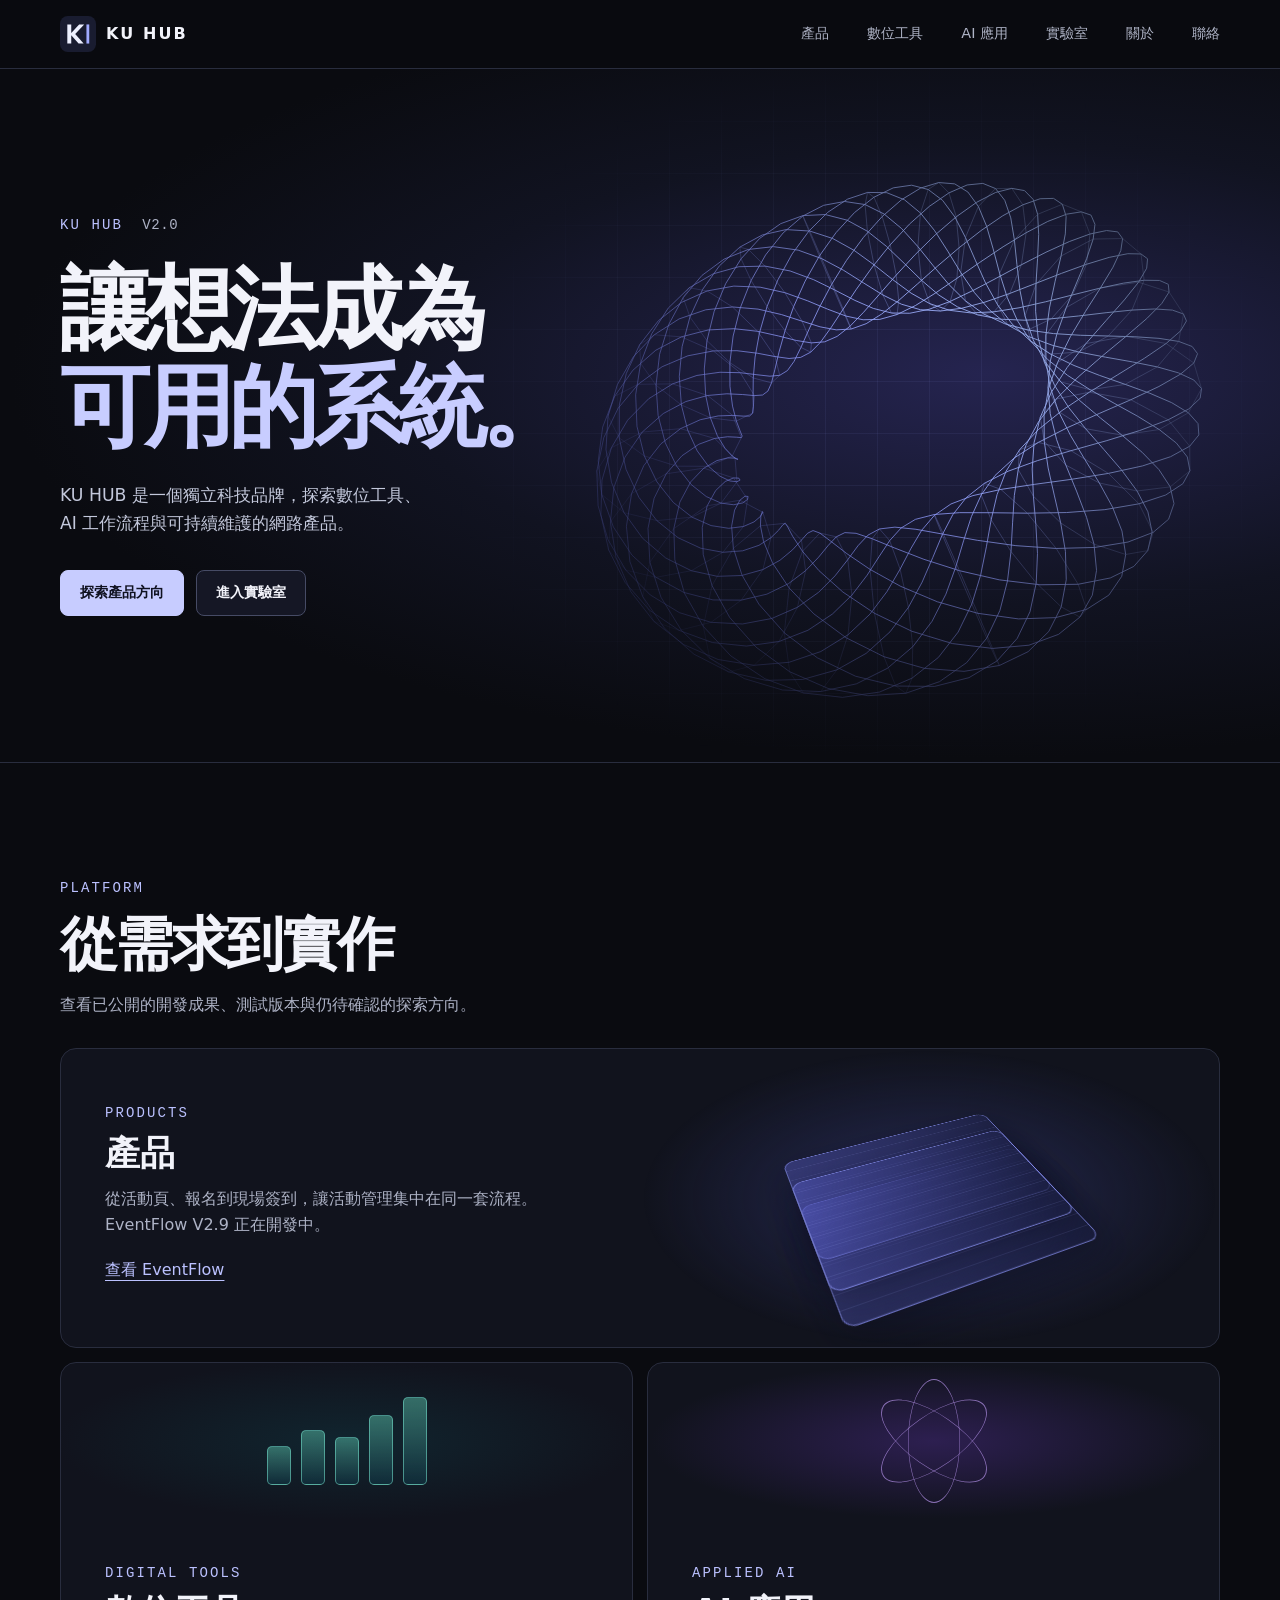
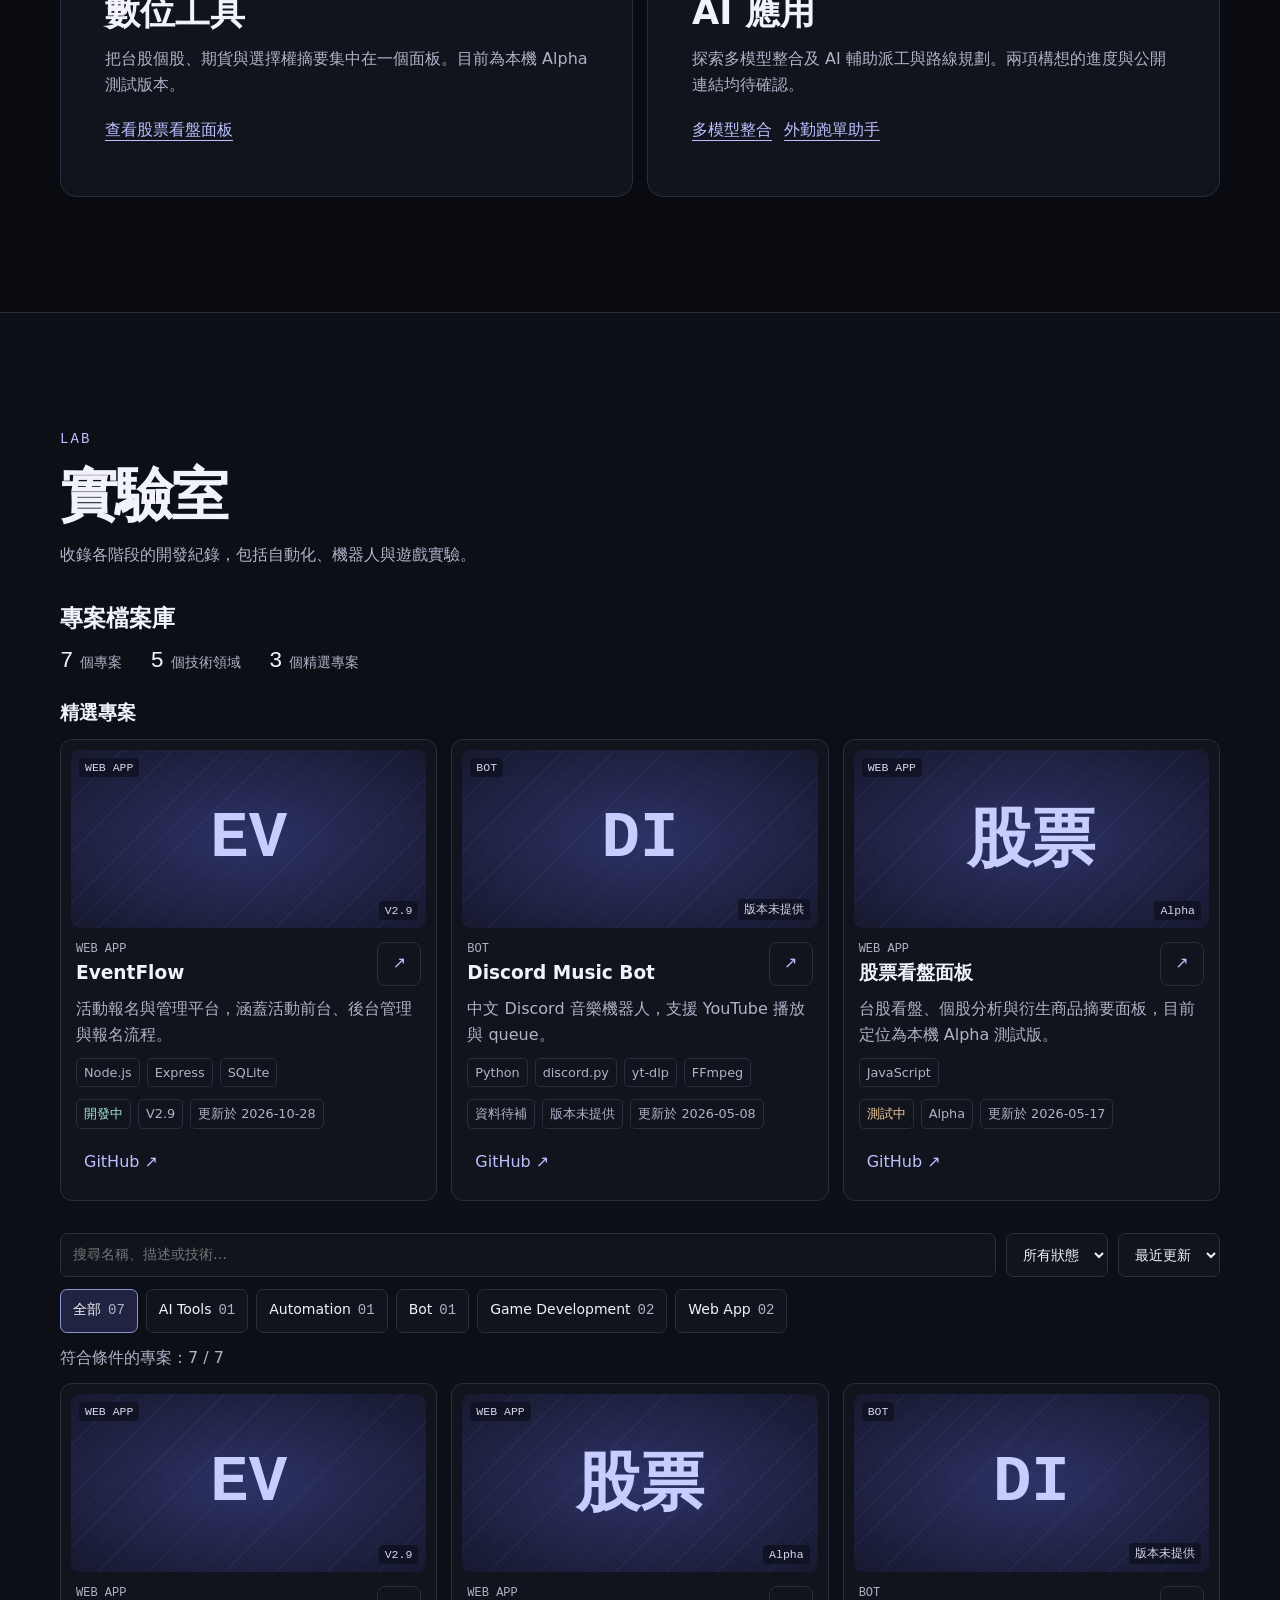
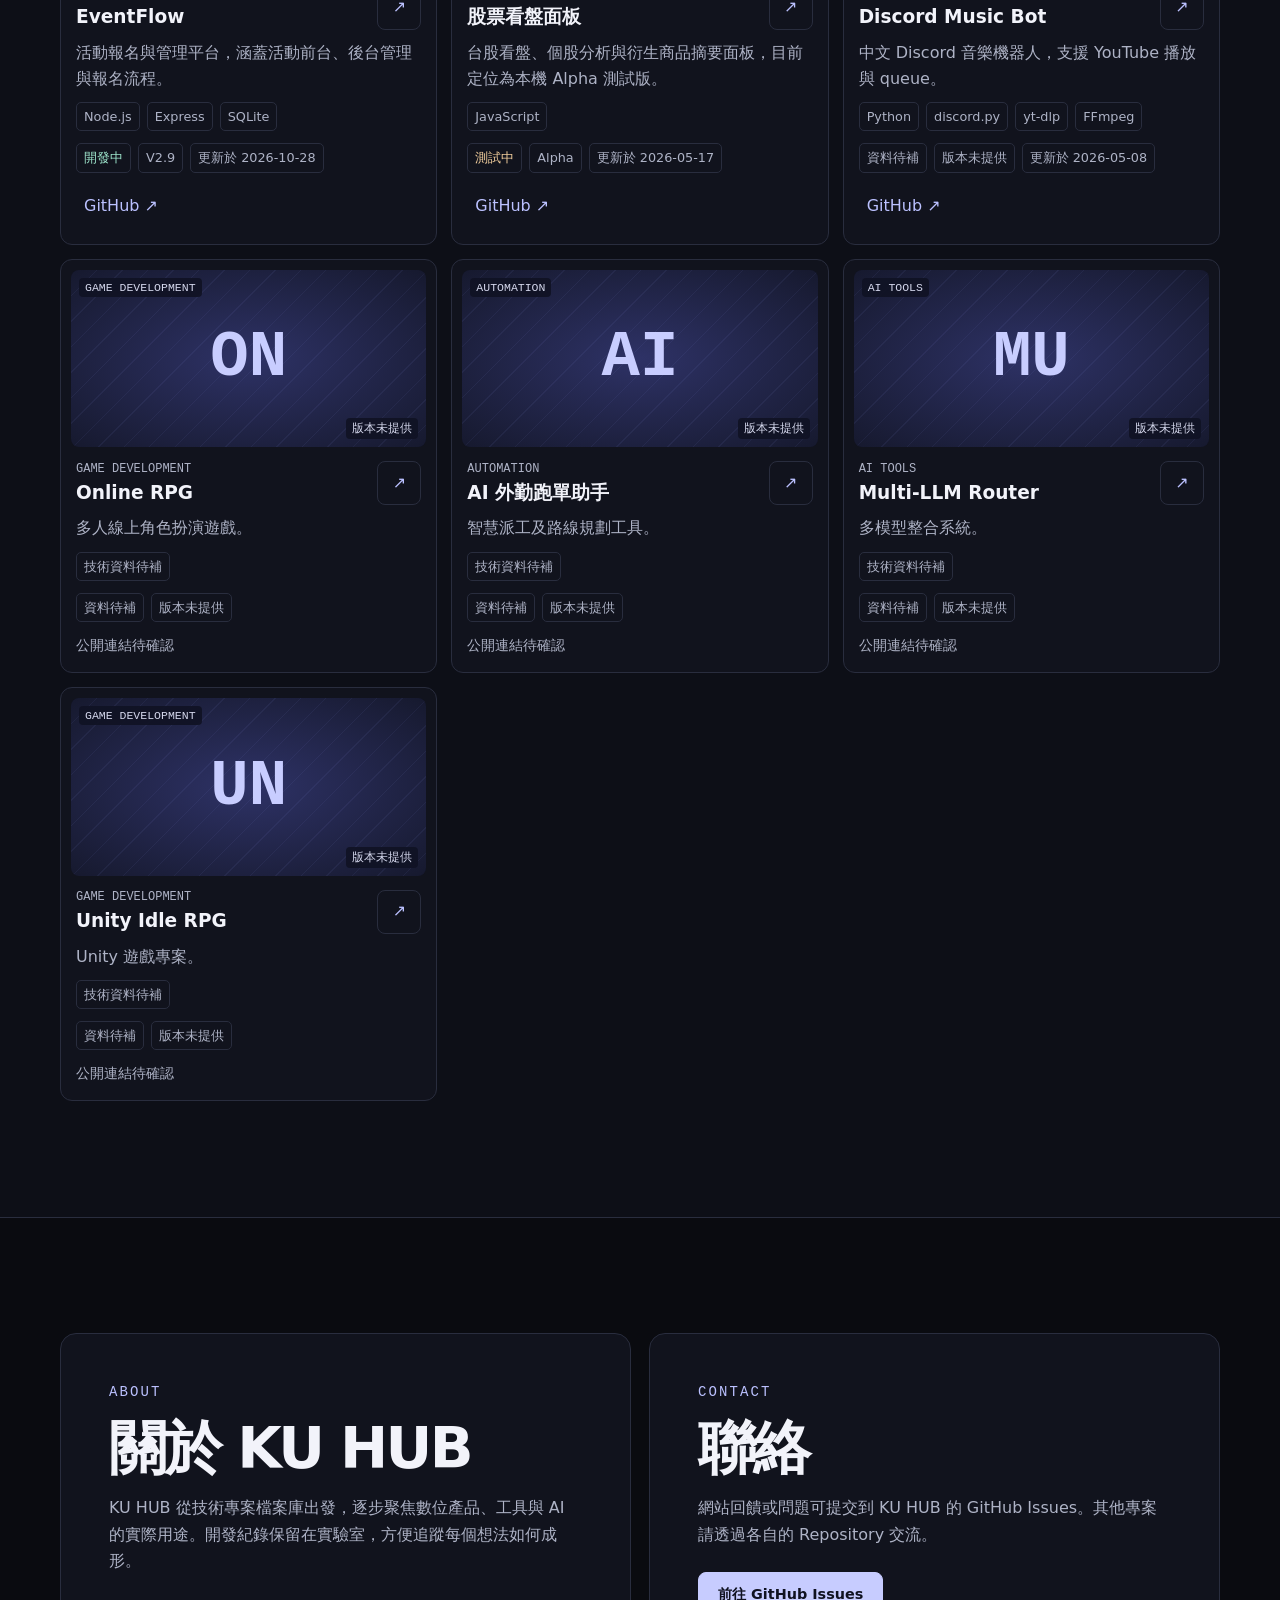
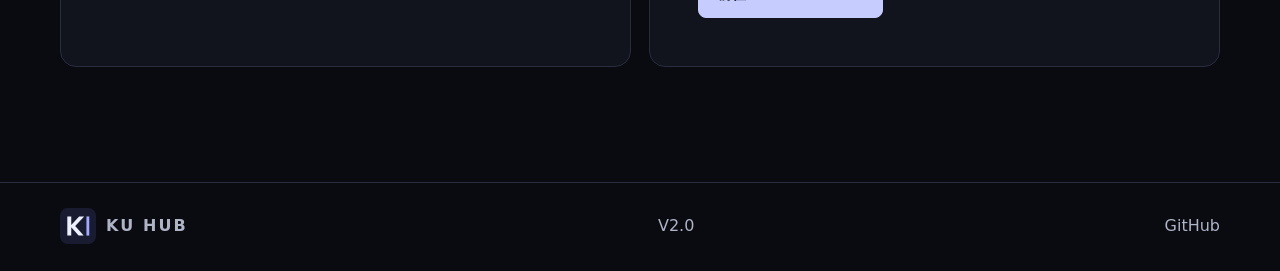
==== commit 94f9b453: "Release KU HUB V2.0" ====
--- a/index.html
+++ b/index.html
@@ -3,98 +3,144 @@
   <head>
     <meta charset="utf-8">
     <meta name="viewport" content="width=device-width, initial-scale=1">
-    <meta name="theme-color" content="#f7f4ec">
-    <meta name="description" content="KU HUB — 探索 Web 開發、AI 自動化、遊戲設計與各種正在實現的技術專案。">
+    <meta name="theme-color" content="#0a0b10">
+    <meta name="description" content="探索 KU HUB 的數位產品、工具、AI 應用及技術實驗。">
     <meta property="og:type" content="website">
     <meta property="og:site_name" content="KU HUB">
-    <meta property="og:title" content="KU HUB — 把想法變成真正能運作的系統">
-    <meta property="og:description" content="探索 Web 開發、AI 自動化、遊戲設計與各種正在實現的技術專案。">
-    <meta property="og:url" content="https://qsc556633123321-stack.github.io/KU-HUB/">
-    <link rel="canonical" href="https://qsc556633123321-stack.github.io/KU-HUB/">
+    <meta property="og:title" content="KU HUB — 獨立科技品牌與數位平台">
+    <meta property="og:description" content="探索 KU HUB 的數位產品、工具、AI 應用及技術實驗。">
+    <meta property="og:url" content="https://kuhub.net/">
+    <link rel="canonical" href="https://kuhub.net/">
     <link rel="icon" href="./assets/icons/favicon.svg" type="image/svg+xml">
-    <title>KU HUB - Deploy Test</title>
-    <link rel="preconnect" href="https://fonts.googleapis.com">
-    <link rel="preconnect" href="https://fonts.gstatic.com" crossorigin>
-    <link href="https://fonts.googleapis.com/css2?family=DM+Mono:wght@400;500&family=Noto+Sans+TC:wght@400;500;600;700&family=Noto+Serif+TC:wght@400;500;600;700&display=swap" rel="stylesheet">
     <link rel="stylesheet" href="./style.css">
     <script src="./script.js" defer></script>
-    <script type="module" src="./js/projects.js"></script>
+    <script src="./js/projects.js" type="module"></script>
+    <title>KU HUB — 獨立科技品牌與數位平台</title>
   </head>
-  <body> 
+  <body>
     <a class="skip-link" href="#main">跳至主要內容</a>
     <header class="site-header">
       <div class="header-inner">
-        <a class="brand" href="./" aria-label="KU HUB 首頁"><span class="brand-mark">K<span>U</span></span><span class="brand-name">KU HUB</span></a>
-        <button class="menu-toggle" type="button" aria-label="開啟導覽選單" aria-expanded="false" aria-controls="site-nav">
-          <span></span><span></span>
-        </button>
+        <a class="brand" href="./" aria-label="KU HUB 首頁"><img src="./assets/icons/favicon.svg" width="36" height="36" alt=""><span>KU HUB</span></a>
+        <button class="menu-toggle" type="button" aria-label="開啟導覽選單" aria-expanded="false" aria-controls="site-nav" hidden><span></span><span></span></button>
         <nav class="site-nav" id="site-nav" aria-label="主要導覽">
-          <a href="#projects">專案</a>
+          <a href="#products">產品</a>
+          <a href="#tools">數位工具</a>
+          <a href="#ai">AI 應用</a>
+          <a href="#lab">實驗室</a>
           <a href="#about">關於</a>
-          <a class="nav-contact" href="https://github.com/qsc556633123321-stack" target="_blank" rel="noopener noreferrer">GitHub <span aria-hidden="true">↗</span></a>
+          <a href="#contact">聯絡</a>
         </nav>
       </div>
     </header>
-
     <main id="main">
-      <section class="hero page-shell" aria-labelledby="hero-title">
-        <div class="hero-copy">
-          <p class="eyebrow"><span class="status-dot"></span> KU HUB / PROJECT ARCHIVE</p>
-          <h1 id="hero-title">KU HUB —<br><span>把想法變成真正能運作的系統。</span></h1>
-          <p class="hero-description">探索 Web 開發、AI 自動化、遊戲設計與各種正在實現的技術專案。</p>
-          <div class="hero-actions">
-            <a class="button button-primary" href="#projects">探索專案 <span aria-hidden="true">↓</span></a>
-            <a class="text-link" href="https://github.com/qsc556633123321-stack" target="_blank" rel="noopener noreferrer">GitHub 個人頁面 <span aria-hidden="true">↗</span></a>
+      <section class="hero" aria-labelledby="hero-title">
+        <div class="hero-scene" aria-hidden="true"><canvas id="brand-field"></canvas></div>
+        <div class="page-shell hero-layout">
+          <div class="hero-copy">
+            <p class="eyebrow">KU HUB <span class="version">V2.0</span></p>
+            <h1 id="hero-title">讓想法成為<br><em>可用的系統。</em></h1>
+            <p class="hero-description">KU HUB 是一個獨立科技品牌，探索數位工具、AI 工作流程與可持續維護的網路產品。</p>
+            <div class="hero-actions">
+              <a class="button button-primary" href="#products">探索產品方向</a>
+              <a class="button" href="#lab">進入實驗室</a>
+            </div>
           </div>
-          <div class="hero-meta"><span>資料來源</span><strong>PROJECTS.JSON</strong><span class="meta-line"></span><span>持續更新</span></div>
-        </div>
-        <div class="hero-art" role="img" aria-label="KU HUB 數位工作台視覺">
-          <div class="art-grid"></div>
-          <div class="orbit orbit-one"></div><div class="orbit orbit-two"></div>
-          <div class="art-cross cross-one" aria-hidden="true">+</div><div class="art-cross cross-two" aria-hidden="true">+</div>
-          <div class="art-label label-top">KU / PROJECT ARCHIVE</div>
-          <div class="art-core"><span class="core-ring"></span><span class="core-word">KU<br><i>HUB</i></span><span class="core-index">V1.1 — 001</span></div>
-          <div class="art-label label-bottom"><span>IDEAS IN MOTION</span><span>● LIVE</span></div>
-          <div class="art-coordinate">STATIC<br>PORTFOLIO</div>
-        </div>
-        <a class="scroll-cue" href="#projects"><span></span>往下探索</a>
-      </section>
-
-      <section class="stats-section page-shell" aria-label="專案統計">
-        <div class="stat-item"><strong id="project-total">—</strong><span>個專案</span></div>
-        <div class="stat-item"><strong id="domain-total">—</strong><span>個技術領域</span></div>
-        <div class="stat-item"><strong id="featured-total">—</strong><span>個精選專案</span></div>
-      </section>
-
-      <section class="projects-section" id="projects" aria-labelledby="projects-title">
-        <div class="page-shell">
-          <div class="section-heading">
-            <div><p class="eyebrow">01 / PROJECTS</p><h2 id="projects-title">專案<span class="heading-period">.</span></h2></div>
-            <p class="section-note">從實際運作的系統到持續探索的點子，<br>每個專案都有自己的進度。</p>
-          </div>
-          <section class="featured-section" id="featured-section" aria-labelledby="featured-title" hidden>
-            <div class="subsection-heading"><h3 id="featured-title">精選專案<span class="heading-period">.</span></h3><span>FEATURED</span></div>
-            <div class="project-grid featured-grid" id="featured-grid"></div>
-          </section>
-          <p class="load-state" id="project-load-state" role="status" aria-live="polite">正在載入專案資料…</p>
-          <div class="project-controls" aria-label="專案搜尋與篩選">
-            <label class="search-control"><span class="visually-hidden">搜尋專案名稱、描述或技術</span><input id="project-search" type="search" placeholder="搜尋名稱、描述或技術…" autocomplete="off"></label>
-            <label class="select-control"><span class="visually-hidden">依開發狀態篩選</span><select id="status-filter"><option value="all">所有狀態</option><option>開發中</option><option>測試中</option><option>已完成</option><option>暫停開發</option><option>資料待補</option></select></label>
-            <label class="select-control"><span class="visually-hidden">專案排序方式</span><select id="project-sort"><option value="newest">最近更新</option><option value="oldest">最早更新</option></select></label>
-          </div>
-          <div class="filter-bar" id="category-filters" role="group" aria-label="依分類篩選專案"></div>
-          <p class="project-results-count" id="project-results-count" aria-live="polite"></p>
-          <div class="project-grid" id="project-grid" aria-live="polite"></div>
-          <p class="filter-empty" id="filter-empty" hidden>找不到符合條件的專案，請調整搜尋或篩選條件。</p>
         </div>
       </section>
 
-      <section class="about-section page-shell" id="about" aria-labelledby="about-title">
-        <div class="about-index"><p class="eyebrow">02 / ABOUT KU HUB</p><span>想法從這裡<br>開始成形。</span><div class="about-stamp" aria-hidden="true">IDEAS<br>IN MOTION<span>✳</span></div></div>
-        <div class="about-copy"><h2 id="about-title">讓專案被看見<span class="heading-period">.</span></h2><p class="about-lead">一個持續更新的技術專案入口。</p><p class="about-description">KU HUB 集中整理正在實現與持續維護的專案。每張卡片的分類、狀態、技術及連結都由 JSON 資料產生；資訊尚未確認時會明確標示待補。</p><a class="text-link" href="https://github.com/qsc556633123321-stack" target="_blank" rel="noopener noreferrer">瀏覽 GitHub 公開專案 <span aria-hidden="true">↗</span></a></div>
+      <section class="page-shell platform" aria-labelledby="platform-title">
+        <div class="section-heading" data-reveal>
+          <p class="eyebrow">PLATFORM</p>
+          <h2 id="platform-title">從需求到實作</h2>
+          <p>查看已公開的開發成果、測試版本與仍待確認的探索方向。</p>
+        </div>
+        <div class="bento">
+          <article class="bento-card product-card" id="products" data-reveal>
+            <div class="bento-art art-product" aria-hidden="true"><i></i><i></i><i></i></div>
+            <div class="bento-content">
+              <p class="eyebrow">PRODUCTS</p>
+              <h3>產品</h3>
+              <p>從活動頁、報名到現場簽到，讓活動管理集中在同一套流程。EventFlow V2.9 正在開發中。</p>
+              <a class="text-link" href="./project.html?id=eventflow">查看 EventFlow</a>
+            </div>
+          </article>
+          <article class="bento-card" id="tools" data-reveal>
+            <div class="bento-art art-tools" aria-hidden="true"><i></i><i></i><i></i><i></i><i></i></div>
+            <div class="bento-content">
+              <p class="eyebrow">DIGITAL TOOLS</p>
+              <h3>數位工具</h3>
+              <p>把台股個股、期貨與選擇權摘要集中在一個面板。目前為本機 Alpha 測試版本。</p>
+              <a class="text-link" href="./project.html?id=tw-stock-dashboard">查看股票看盤面板</a>
+            </div>
+          </article>
+          <article class="bento-card" id="ai" data-reveal>
+            <div class="bento-art art-ai" aria-hidden="true"><i></i><i></i><i></i></div>
+            <div class="bento-content">
+              <p class="eyebrow">APPLIED AI</p>
+              <h3>AI 應用</h3>
+              <p>探索多模型整合及 AI 輔助派工與路線規劃。兩項構想的進度與公開連結均待確認。</p>
+              <div class="inline-links">
+                <a class="text-link" href="./project.html?id=multi-llm-router">多模型整合</a>
+                <a class="text-link" href="./project.html?id=field-dispatch-assistant">外勤跑單助手</a>
+              </div>
+            </div>
+          </article>
+        </div>
       </section>
+
+      <section class="lab-section" id="lab" aria-labelledby="lab-title">
+        <div class="page-shell">
+          <div class="section-heading" data-reveal>
+            <p class="eyebrow">LAB</p>
+            <h2 id="lab-title">實驗室</h2>
+            <p>收錄各階段的開發紀錄，包括自動化、機器人與遊戲實驗。</p>
+          </div>
+          <div id="projects" class="archive">
+            <h3>專案檔案庫</h3>
+            <section class="stats-section" aria-label="專案統計">
+                <div class="stat-item"><strong id="project-total">—</strong><span>個專案</span></div>
+                <div class="stat-item"><strong id="domain-total">—</strong><span>個技術領域</span></div>
+                <div class="stat-item"><strong id="featured-total">—</strong><span>個精選專案</span></div>
+              </section>
+            <section class="featured-section" id="featured-section" aria-labelledby="featured-title" hidden>
+              <div class="subsection-heading"><h3 id="featured-title">精選專案</h3></div>
+              <div class="project-grid featured-grid" id="featured-grid"></div>
+            </section>
+            <p class="load-state" id="project-load-state" role="status" aria-live="polite">正在載入專案資料…</p>
+            <div class="project-controls" aria-label="專案搜尋與篩選">
+              <label class="search-control"><span class="visually-hidden">搜尋專案名稱、描述或技術</span><input id="project-search" type="search" placeholder="搜尋名稱、描述或技術…" autocomplete="off"></label>
+              <label class="select-control"><span class="visually-hidden">依開發狀態篩選</span><select id="status-filter"><option value="all">所有狀態</option><option>開發中</option><option>測試中</option><option>已完成</option><option>暫停開發</option><option>資料待補</option></select></label>
+              <label class="select-control"><span class="visually-hidden">專案排序方式</span><select id="project-sort"><option value="newest">最近更新</option><option value="oldest">最早更新</option></select></label>
+            </div>
+            <div class="filter-bar" id="category-filters" role="group" aria-label="依分類篩選專案"></div>
+            <p class="project-results-count" id="project-results-count" aria-live="polite"></p>
+            <div class="project-grid" id="project-grid" aria-live="polite"></div>
+            <p class="filter-empty" id="filter-empty" hidden>找不到符合條件的專案，請調整搜尋或篩選條件。</p>
+          </div>
+        </div>
+      </section>
+
+      <div class="page-shell studio">
+        <section id="about" class="section-heading" data-reveal>
+          <p class="eyebrow">ABOUT</p>
+          <h2>關於 KU HUB</h2>
+          <p>KU HUB 從技術專案檔案庫出發，逐步聚焦數位產品、工具與 AI 的實際用途。開發紀錄保留在實驗室，方便追蹤每個想法如何成形。</p>
+        </section>
+        <section id="contact" class="section-heading" data-reveal>
+          <p class="eyebrow">CONTACT</p>
+          <h2>聯絡</h2>
+          <p>網站回饋或問題可提交到 KU HUB 的 GitHub Issues。其他專案請透過各自的 Repository 交流。</p>
+          <a class="button button-primary" href="https://github.com/qsc556633123321-stack/KU-HUB/issues">前往 GitHub Issues</a>
+        </section>
+      </div>
     </main>
-
-    <footer class="site-footer"><div class="page-shell footer-inner"><a class="brand" href="./"><span class="brand-mark">K<span>U</span></span><span class="brand-name">KU HUB</span></a><p>把想法變成真正能運作的系統。</p><span class="footer-copy">GitHub Pages · V1.1</span></div></footer>
+    <footer class="site-footer">
+      <div class="page-shell footer-inner">
+        <a class="brand" href="./" aria-label="KU HUB 首頁"><img src="./assets/icons/favicon.svg" width="36" height="36" alt=""><span>KU HUB</span></a>
+        <span>V2.0</span>
+        <a href="https://github.com/qsc556633123321-stack">GitHub</a>
+      </div>
+    </footer>
   </body>
 </html>
--- a/style.css
+++ b/style.css
@@ -1,225 +1,205 @@
 :root {
-  color-scheme: light;
-  --ink: #383b31;
-  --muted: #77786d;
-  --quiet: #969589;
-  --base: #f7f4ec;
-  --surface: #fffdf8;
-  --surface-warm: #f0ebdf;
-  --line: #e4ddce;
-  --sage: #71826a;
-  --sage-dark: #4e604a;
-  --sage-pale: #e7ece2;
-  --clay: #bd765b;
-  --mono: 'DM Mono', 'SFMono-Regular', Consolas, monospace;
-  --sans: 'Noto Sans TC', 'PingFang TC', 'Microsoft JhengHei', sans-serif;
-  --serif: 'Noto Serif TC', 'Songti TC', 'PMingLiU', Georgia, serif;
-  --shadow-soft: 0 12px 32px rgb(75 66 48 / 7%);
-}
-
-* { box-sizing: border-box; }
-html { scroll-behavior: smooth; scroll-padding-top: 88px; }
-body {
-  margin: 0;
-  background-color: var(--base);
-  background-image:
-    radial-gradient(ellipse at 9% 4%, rgb(255 255 255 / 78%), transparent 34rem),
-    repeating-linear-gradient(0deg, rgb(122 106 75 / 1.1%) 0, rgb(122 106 75 / 1.1%) 1px, transparent 1px, transparent 4px);
-  color: var(--ink);
-  font-family: var(--sans);
-  -webkit-font-smoothing: antialiased;
-  text-rendering: optimizeLegibility;
-}
+  color-scheme: dark;
+  --bg: #0a0b10;
+  --panel: #11131d;
+  --ink: #f2f3fa;
+  --muted: #aeb3c6;
+  --line: #292d3e;
+  --accent: #bbc1ff;
+  --mono: ui-monospace, Consolas, monospace;
+  font-family: system-ui, "PingFang TC", "Microsoft JhengHei", sans-serif;
+}
+*, *::before, *::after { box-sizing: border-box; }
+html { scroll-behavior: smooth; }
+body { margin: 0; color: var(--ink); background: var(--bg); line-height: 1.65; }
+[hidden] { display: none !important; }
+[id] { scroll-margin-top: 88px; }
 a { color: inherit; text-decoration: none; }
 button, input, select { font: inherit; }
-button, select { color: inherit; }
-::selection { background: #dce5d5; color: var(--ink); }
-.page-shell, .header-inner { width: min(1120px, calc(100% - 64px)); margin-inline: auto; }
-.skip-link { position: absolute; z-index: 20; top: 10px; left: 10px; padding: 10px 14px; transform: translateY(-160%); border-radius: 6px; background: var(--sage-dark); color: #fffdf8; }
-.skip-link:focus { transform: translateY(0); }
-.site-header { position: sticky; z-index: 10; top: 0; border-bottom: 1px solid rgb(105 112 90 / 13%); background: rgb(250 248 242 / 92%); backdrop-filter: blur(14px); }
-.header-inner { min-height: 74px; display: flex; align-items: center; justify-content: space-between; }
-.brand { display: inline-flex; align-items: center; gap: 10px; }
-.brand-mark { width: 34px; height: 34px; display: grid; place-items: center; border-radius: 11px 11px 11px 4px; background: var(--sage); color: #fffdf8; font-size: 15px; font-weight: 700; letter-spacing: 1px; }
-.brand-mark span { color: #e9d8b8; }
-.brand-name { font-family: var(--serif); font-size: 14px; font-weight: 700; letter-spacing: 1.1px; }
-.site-nav { display: flex; align-items: center; gap: 32px; color: #66695e; font-size: 13px; }
-.site-nav a { transition: color .2s ease; }
-.site-nav a:hover, .site-nav a:focus-visible { color: var(--sage-dark); }
-.site-nav .nav-contact { padding: 9px 14px; border: 1px solid #cbd2c2; border-radius: 999px; color: var(--sage-dark); }
-.nav-contact span { margin-left: 7px; }
+button, select { cursor: pointer; }
+h1, h2, h3, p { margin: 0; }
+h1, h2, h3 { line-height: 1.2; }
+p { overflow-wrap: anywhere; }
+:focus-visible { outline: 2px solid #b2c6ff; outline-offset: 4px; }
+.page-shell, .header-inner { width: min(1160px, calc(100% - 64px)); margin-inline: auto; }
+.skip-link {
+  position: fixed; z-index: 10; top: 10px; left: 10px; padding: 10px 16px;
+  background: var(--ink); color: var(--bg); transform: translateY(-150%);
+}
+.skip-link:focus { transform: none; }
+.site-header {
+  position: sticky; z-index: 5; top: 0; border-bottom: 1px solid var(--line);
+  background: #0a0b10ed; backdrop-filter: blur(16px);
+}
+.header-inner { min-height: 68px; display: flex; justify-content: space-between; align-items: center; gap: 20px; }
+.brand { display: inline-flex; align-items: center; gap: 10px; font-weight: 750; letter-spacing: .13em; white-space: nowrap; }
+.site-nav { display: flex; align-items: center; flex-wrap: wrap; gap: clamp(14px, 3vw, 38px); color: var(--muted); font-size: .9rem; }
+.site-nav a { padding-block: 12px; }
+.site-nav a:hover, .site-footer a:hover { color: var(--accent); }
 .menu-toggle { display: none; }
-.hero { position: relative; min-height: 570px; display: grid; grid-template-columns: 1fr .9fr; align-items: center; padding-top: 54px; padding-bottom: 72px; }
-.hero-copy { position: relative; z-index: 1; padding-bottom: 16px; }
-.eyebrow { margin: 0; color: var(--sage-dark); font: 10px/1.6 var(--mono); letter-spacing: 1px; }
-.status-dot { display: inline-block; width: 7px; height: 7px; margin-right: 8px; border-radius: 50%; background: #8d9c79; box-shadow: 0 0 0 4px rgb(141 156 121 / 13%); }
-h1, h2, h3, p { margin-top: 0; }
-.hero h1 { max-width: 650px; margin: 24px 0 18px; font-family: var(--serif); font-size: clamp(42px, 5.4vw, 68px); line-height: 1.22; letter-spacing: -.035em; font-weight: 600; }
-.hero h1 span { display: inline-block; color: var(--sage-dark); font-size: .79em; }
-.hero-description { max-width: 430px; margin-bottom: 27px; color: #73756a; font-size: 15px; line-height: 1.95; }
-.hero-actions { display: flex; align-items: center; gap: 23px; }
-.button { min-height: 46px; display: inline-flex; align-items: center; justify-content: center; gap: 17px; padding: 0 19px; border-radius: 999px; font-size: 13px; font-weight: 600; }
-.button-primary { background: var(--sage-dark); color: #fffdf8; box-shadow: 0 5px 12px rgb(78 96 74 / 15%); transition: background .2s ease, box-shadow .2s ease, transform .2s ease; }
-.button-primary:hover { transform: translateY(-2px); background: #40533d; box-shadow: 0 8px 18px rgb(78 96 74 / 22%); }
-.text-link { display: inline-flex; align-items: center; gap: 10px; color: var(--ink); font-size: 13px; transition: color .2s ease; }
-.text-link:hover { color: var(--sage-dark); }
-.text-link span, .contact-link span { color: var(--clay); }
-.hero-meta { position: absolute; bottom: -48px; left: 0; display: flex; align-items: center; gap: 11px; color: var(--quiet); font: 9px var(--mono); }
-.hero-meta strong { color: var(--sage-dark); font-weight: 500; }
-.meta-line { width: 28px; height: 1px; background: #d9d2c4; }
-.hero-art { position: relative; width: min(100%, 450px); aspect-ratio: 1.08; justify-self: end; overflow: hidden; border: 1px solid rgb(255 255 255 / 75%); border-radius: 48% 48% 20px 20px; background: radial-gradient(ellipse at 58% 37%, #fff8df 0, #f3e7c9 33%, #e8e4d3 69%, #dfe5d8 100%); box-shadow: 0 18px 48px rgb(100 86 55 / 10%); }
-.hero-art::before, .hero-art::after { position: absolute; content: ""; pointer-events: none; }
-.hero-art::before { top: 8%; right: 12%; width: 26%; aspect-ratio: 1; border-radius: 50%; background: rgb(255 252 226 / 76%); box-shadow: 0 0 48px 28px rgb(255 253 230 / 40%); }
-.hero-art::after { right: 4%; bottom: 8%; width: 76px; height: 110px; opacity: .48; background: url("./assets/leaf-sprig.svg") center / contain no-repeat; }
-.art-grid { position: absolute; inset: 0; opacity: .35; background-image: linear-gradient(rgb(112 117 91 / 8%) 1px, transparent 1px), linear-gradient(90deg, rgb(112 117 91 / 8%) 1px, transparent 1px); background-size: 34px 34px; mask-image: radial-gradient(ellipse, #000 8%, transparent 78%); }
-.orbit { position: absolute; z-index: 1; top: 50%; left: 50%; transform: translate(-50%, -50%) rotate(-24deg); border: 1px solid rgb(113 130 106 / 30%); border-radius: 50%; }
-.orbit-one { width: 73%; height: 44%; }
-.orbit-two { width: 46%; height: 80%; transform: translate(-50%, -50%) rotate(32deg); border-color: rgb(189 118 91 / 26%); }
-.art-core { position: absolute; z-index: 2; top: 50%; left: 50%; width: 164px; height: 164px; display: grid; place-items: center; transform: translate(-50%, -50%); border: 1px solid rgb(113 130 106 / 44%); border-radius: 50%; background: radial-gradient(circle, #f8f6e8 0, #e6eadb 69%); box-shadow: 0 12px 30px rgb(86 105 75 / 13%), inset 0 0 28px rgb(255 255 255 / 70%); }
-.core-ring { position: absolute; inset: 9px; border: 1px dashed rgb(113 130 106 / 45%); border-radius: 50%; animation: rotate 38s linear infinite; }
-.core-word { position: relative; color: var(--sage-dark); font-family: var(--serif); font-size: 34px; line-height: .82; font-weight: 700; text-align: center; }
-.core-word i { color: var(--clay); font-size: 22px; font-style: normal; }
-.core-index { position: absolute; bottom: 23px; color: #7d8270; font: 8px var(--mono); }
-.art-label { position: absolute; z-index: 3; left: 22px; right: 22px; display: flex; justify-content: space-between; color: #737968; font: 8px var(--mono); letter-spacing: .7px; }
-.label-top { top: 20px; }.label-bottom { bottom: 19px; }.label-bottom span:last-child { color: var(--sage-dark); }
-.art-cross { position: absolute; z-index: 2; color: var(--sage); font: 18px var(--mono); }
-.cross-one { top: 27%; left: 21%; }.cross-two { right: 18%; bottom: 27%; color: var(--clay); }
-.art-coordinate { position: absolute; z-index: 2; right: 17px; top: 42%; color: #747a68; font: 8px/1.7 var(--mono); text-align: right; }
-.scroll-cue { position: absolute; bottom: 5px; left: 0; display: flex; align-items: center; gap: 12px; color: var(--quiet); font: 9px var(--mono); }
-.scroll-cue span { width: 25px; height: 1px; background: var(--sage); }
-.stats-section { display: grid; grid-template-columns: repeat(3, 1fr); gap: 20px; padding-top: 20px; padding-bottom: 42px; }
-.stat-item { display: flex; align-items: baseline; gap: 10px; padding: 17px 0; border-top: 1px solid var(--line); }
-.stat-item strong { color: var(--sage-dark); font: 24px var(--mono); }
-.stat-item span { color: var(--muted); font-size: 12px; }
-.projects-section { padding: 82px 0 94px; border-block: 1px solid rgb(137 126 100 / 14%); background: rgb(239 235 224 / 72%); }
-.section-heading { display: flex; justify-content: space-between; align-items: end; margin-bottom: 32px; }
-.section-heading h2, .skills-heading h2 { margin: 13px 0 0; font-family: var(--serif); font-size: 43px; line-height: 1.2; font-weight: 600; }
-.heading-period { color: var(--clay); }
-.section-note { margin: 0 0 3px; color: var(--muted); font-size: 12px; line-height: 1.9; }
-.featured-section { margin: 0 0 38px; }
-.subsection-heading { display: flex; align-items: baseline; justify-content: space-between; margin-bottom: 18px; }
-.subsection-heading h3 { margin: 0; font-family: var(--serif); font-size: 21px; font-weight: 600; }
-.subsection-heading > span { color: var(--quiet); font: 9px var(--mono); letter-spacing: 1px; }
-.project-controls { display: grid; grid-template-columns: minmax(220px, 1fr) minmax(140px, 190px) minmax(130px, 170px); gap: 10px; margin-bottom: 16px; }
-.search-control input, .select-control select { width: 100%; min-height: 44px; padding: 0 14px; border: 1px solid #ddd6c9; border-radius: 11px; outline: none; background-color: rgb(255 253 248 / 85%); color: var(--ink); font-size: 12px; transition: border-color .2s ease, box-shadow .2s ease, background .2s ease; }
-.search-control input::placeholder { color: #9c9b8e; }
-.search-control input:focus, .select-control select:focus { border-color: #83927a; background-color: #fffdf8; box-shadow: 0 0 0 3px rgb(113 130 106 / 13%); }
-.select-control select { cursor: pointer; }
-.filter-bar { display: flex; gap: 7px; margin-bottom: 22px; padding-bottom: 14px; border-bottom: 1px solid #ddd7ca; overflow-x: auto; scrollbar-width: none; }
-.filter-bar::-webkit-scrollbar { display: none; }
-.filter-button { flex: 0 0 auto; display: inline-flex; align-items: center; gap: 10px; min-height: 35px; padding: 0 13px; border: 1px solid transparent; border-radius: 999px; background: transparent; color: #74766b; cursor: pointer; font-size: 11px; transition: color .2s ease, border-color .2s ease, background .2s ease, transform .2s ease; }
-.filter-button span { color: #a19f91; font: 9px var(--mono); }
-.filter-button:hover, .filter-button.is-active { border-color: #cbd3c2; background: #f9f8f1; color: var(--sage-dark); }
-.filter-button:hover { transform: translateY(-1px); }
-.filter-button.is-active span { color: var(--sage); }
-.project-results-count { min-height: 18px; margin: 0 0 17px; color: var(--muted); font: 10px var(--mono); }
-.load-state { margin: 0 0 18px; color: var(--muted); font-size: 13px; }
+.hero {
+  isolation: isolate; position: relative; overflow: hidden; border-bottom: 1px solid var(--line);
+  background: radial-gradient(ellipse at 77% 44%, #252450, #111321 42%, var(--bg) 70%);
+}
+.hero-layout { min-height: clamp(530px, 77svh, 770px); display: grid; align-items: center; }
+.hero-copy { width: min(100%, 610px); padding-block: 68px; }
+.eyebrow { color: var(--accent); font: .875rem/1.45 var(--mono); letter-spacing: .15em; }
+.version { margin-left: .55rem; color: var(--muted); letter-spacing: .04em; }
+.hero h1 { margin: 24px 0; font-size: clamp(3rem, 7vw, 6.1rem); letter-spacing: -.065em; line-height: 1.1; }
+.hero h1 em { color: #c8cdff; font-style: normal; }
+.hero-description { max-width: 370px; color: #c3c8db; font-size: 1.08rem; }
+.hero-actions, .inline-links { display: flex; flex-wrap: wrap; gap: 12px; }
+.hero-actions { margin-top: 32px; }
+.button {
+  display: inline-flex; align-items: center; min-height: 46px; padding: 8px 19px;
+  border: 1px solid #464b65; border-radius: 8px; background: #151725;
+  font-size: .9rem; font-weight: 650; transition: background .2s, border-color .2s;
+}
+.button:hover { background: #252943; border-color: #8c94d1; }
+.button-primary { color: #101221; background: #c7ccff; border-color: #c7ccff; }
+.button-primary:hover { background: #e1e4ff; border-color: #e1e4ff; }
+.hero-scene {
+  position: absolute; z-index: -1; inset: 0 0 0 36%; pointer-events: none;
+  background-image: linear-gradient(#9daaff12 1px, transparent 1px), linear-gradient(90deg, #9daaff12 1px, transparent 1px);
+  background-size: 52px 52px; mask-image: radial-gradient(ellipse, #000 25%, transparent 75%);
+}
+.hero-scene canvas { width: 100%; height: 100%; display: block; }
+.platform, .lab-section, .studio { padding-block: clamp(58px, 9vw, 116px); }
+.section-heading { margin-bottom: 30px; }
+.section-heading h2 { margin: 12px 0; font-size: clamp(2rem, 4.5vw, 3.65rem); letter-spacing: -.045em; }
+.section-heading p:not(.eyebrow), .bento-content p:not(.eyebrow) { max-width: 52ch; color: var(--muted); }
+.bento { display: grid; grid-template-columns: 1fr 1fr; gap: 14px; }
+.bento-card {
+  position: relative; isolation: isolate; overflow: hidden; min-width: 0;
+  border: 1px solid var(--line); border-radius: 16px; background: var(--panel);
+}
+.bento-card::after {
+  position: absolute; z-index: -1; inset: 0; content: ""; opacity: 0; transition: opacity .25s;
+  background: radial-gradient(400px circle at var(--px, 50%) var(--py, 50%), #777ce638, transparent);
+}
+.bento-card:hover::after { opacity: 1; }
+.product-card { grid-column: 1 / -1; display: grid; grid-template-columns: 1fr 1fr; min-height: 300px; }
+.product-card .bento-content { grid-column: 1; grid-row: 1; align-self: center; }
+.product-card .bento-art { grid-column: 2; height: 100%; }
+.bento-content { padding: clamp(24px, 4vw, 44px); }
+.bento-content h3 { margin: 8px 0 12px; font-size: clamp(1.5rem, 3vw, 2.2rem); }
+.text-link, .detail-back { display: inline-flex; align-items: center; min-height: 44px; color: var(--accent); text-decoration: underline; text-underline-offset: .3em; }
+.bento-content .text-link { margin-top: 10px; }
+.bento-art { height: 156px; position: relative; display: grid; place-content: center; }
+.bento-art i { display: block; }
+.art-product { background: radial-gradient(ellipse, #33397999, transparent 70%); perspective: 520px; }
+.art-product i {
+  grid-area: 1 / 1; width: clamp(120px, 20vw, 245px); aspect-ratio: 1.6;
+  border: 1px solid #939bff9c; border-radius: 12px;
+  background: repeating-linear-gradient(0deg, #a1adff20 0 1px, transparent 1px 17px), linear-gradient(110deg, #575cc76b, #181c3eae);
+  box-shadow: 0 14px 40px #08091b66; transform: rotateX(48deg) rotateZ(-24deg) translateY(-38px);
+}
+.art-product i:nth-child(2) { transform: rotateX(48deg) rotateZ(-24deg); }
+.art-product i:nth-child(3) { transform: rotateX(48deg) rotateZ(-24deg) translateY(38px); z-index: -1; }
+.art-tools { grid-auto-flow: column; align-items: end; gap: 10px; background: radial-gradient(ellipse, #103f4966, transparent 72%); }
+.art-tools i { width: 24px; height: 39px; border: 1px solid #72dac893; border-radius: 5px; background: linear-gradient(#5ecbb278, #102b38); }
+.art-tools i:nth-child(2) { height: 55px; }
+.art-tools i:nth-child(3) { height: 48px; }
+.art-tools i:nth-child(4) { height: 70px; }
+.art-tools i:nth-child(5) { height: 88px; }
+.art-ai { background: radial-gradient(ellipse, #42287791, transparent 70%); }
+.art-ai i { grid-area: 1 / 1; width: 124px; height: 100px; border: 1px solid #b894edb5; border-radius: 50%; transform: rotate(35deg) scaleY(.52); }
+.art-ai i:nth-child(2) { transform: rotate(-35deg) scaleY(.52); }
+.art-ai i:nth-child(3) { transform: rotate(90deg) scaleY(.52); }
+.lab-section { border-block: 1px solid var(--line); background: #0d0f17; }
+.archive { margin-top: 36px; }
+.archive > h3 { font-size: 1.45rem; }
+.stats-section { display: flex; flex-wrap: wrap; gap: 12px 28px; margin: 16px 0 28px; }
+.stat-item { display: flex; align-items: baseline; gap: 7px; color: var(--muted); font-size: .875rem; }
+.stat-item strong { color: var(--ink); font: 1.4rem var(--mono); }
+.featured-section { margin-bottom: 32px; }
+.subsection-heading { margin-bottom: 14px; }
+.project-controls { display: grid; grid-template-columns: minmax(0, 1fr) auto auto; gap: 10px; }
+.project-controls input, .project-controls select, .filter-button {
+  min-height: 44px; width: 100%; padding: 8px 12px; border: 1px solid var(--line);
+  border-radius: 7px; background: var(--panel); color: var(--ink); font-size: .875rem;
+}
+.filter-bar { display: flex; flex-wrap: wrap; gap: 8px; margin: 12px 0; }
+.filter-button { width: auto; }
+.filter-button span { margin-left: .5em; color: var(--muted); font-family: var(--mono); }
+.filter-button:hover, .filter-button.is-active { border-color: #8c94d1; background: #202440; }
+.project-results-count, .load-state, .filter-empty { margin: 12px 0; color: var(--muted); }
 .load-state:empty { display: none; }
-.project-grid { display: grid; grid-template-columns: repeat(2, minmax(0, 1fr)); gap: 28px 22px; }
-.featured-grid { grid-template-columns: repeat(3, minmax(0, 1fr)); gap: 18px; }
-.project-card { min-width: 0; padding: 10px; overflow: hidden; border: 1px solid #e6dfd1; border-radius: 17px; background: rgb(255 253 248 / 87%); box-shadow: 0 4px 14px rgb(75 66 48 / 3%); transition: transform .24s ease, box-shadow .24s ease, border-color .24s ease; }
-.project-card:hover { transform: translateY(-4px); border-color: #d3d9ca; box-shadow: var(--shadow-soft); }
-.project-card[hidden] { display: none; }
-.project-visual { position: relative; height: auto; aspect-ratio: 1.85; display: block; overflow: hidden; border: 1px solid rgb(128 121 96 / 12%); border-radius: 11px; background: radial-gradient(ellipse at 51% 44%, #f5ebd7, #e4e6d9 76%); transition: transform .24s ease, border-color .2s ease; }
-.featured-grid .project-visual { aspect-ratio: 1.55; }
-.project-visual:hover { transform: translateY(-1px); border-color: rgb(113 130 106 / 45%); }
-.project-visual img, .detail-visual img { position: absolute; z-index: 1; inset: 0; width: 100%; height: 100%; object-fit: cover; }
-.visual-fallback { position: absolute; top: 50%; left: 50%; display: grid; width: 108px; height: 108px; place-items: center; transform: translate(-50%, -50%); border: 1px solid rgb(113 130 106 / 34%); border-radius: 50%; background: radial-gradient(circle, #f7f4e7 0, #e4e9dc 72%); box-shadow: 0 7px 22px rgb(86 105 75 / 10%); color: var(--sage-dark); font-family: var(--serif); font-size: 31px; font-weight: 600; }
-.project-visual img ~ .visual-kicker, .project-visual img ~ .visual-index { z-index: 2; }
-.visual-kicker, .visual-index { position: absolute; z-index: 2; color: rgb(67 73 60 / 70%); font: 8px var(--mono); letter-spacing: .7px; }
-.visual-kicker { top: 14px; left: 15px; }.visual-index { right: 14px; bottom: 13px; }
-.visual-event { background: radial-gradient(ellipse at 70% 50%, #ead9c5, #e2e4d6 72%); }
-.event-window { position: absolute; top: 50%; left: 50%; width: 66%; transform: translate(-50%, -46%); padding: 13px 16px; border: 1px solid #d5c6ae; border-radius: 8px; background: rgb(255 253 248 / 87%); box-shadow: 0 10px 24px rgb(81 69 47 / 12%); }
-.window-top { display: flex; align-items: center; gap: 5px; padding-bottom: 11px; border-bottom: 1px solid #e6dfd3; }
-.window-top i { width: 5px; height: 5px; border-radius: 50%; background: #c8876e; }.window-top i:nth-child(2) { background: #d5b873; }.window-top i:nth-child(3) { background: #91a47f; }.window-top b { margin-left: auto; color: #888879; font: 7px var(--mono); }
-.event-row { display: flex; align-items: center; gap: 11px; padding: 12px 0 7px; color: #525548; font: 8px var(--mono); }
-.event-row > b { color: var(--clay); font-size: 17px; }.event-row small { display: block; margin-top: 4px; color: #8a897e; font: 7px var(--mono); }.event-row > i { margin-left: auto; color: var(--sage-dark); font-style: normal; }.event-row.muted { opacity: .56; }
-.visual-ai { background: radial-gradient(ellipse at 48% 48%, #e8ead9, #dfe5d9 67%); }
-.ai-orb { position: absolute; top: 50%; left: 50%; width: 105px; height: 105px; display: grid; place-items: center; transform: translate(-50%, -50%); border-radius: 50%; background: radial-gradient(circle at 35% 30%, #fff9db 0, #d6dcae 25%, #a6b28a 55%, #839078 75%); box-shadow: 0 0 34px rgb(151 166 121 / 27%); }
-.ai-orb i { position: absolute; inset: -14px; border: 1px solid rgb(113 130 106 / 39%); border-radius: 50%; transform: rotateX(68deg); }.ai-orb i:nth-child(2) { transform: rotateY(68deg); }.ai-orb i:nth-child(3) { inset: -25px; transform: rotateX(70deg) rotateZ(52deg); }
-.ai-orb b { color: #495441; font-family: var(--serif); font-size: 21px; }.ai-caption { position: absolute; right: 11%; bottom: 24%; color: #69715f; font: 8px/1.7 var(--mono); letter-spacing: 1px; }
-.visual-game { background: radial-gradient(ellipse at 50% 50%, #e0e6df, #dbe1dc 72%); }
-.game-board { position: absolute; top: 50%; left: 50%; width: 118px; height: 118px; display: grid; grid-template-columns: repeat(4, 1fr); gap: 5px; padding: 8px; transform: translate(-50%, -50%) rotate(-5deg); border: 1px solid #aeb9aa; border-radius: 10px; background: #e8ebe2; box-shadow: 0 10px 24px rgb(67 79 66 / 13%); }
-.game-board i { border-radius: 3px; background: #d6ddd4; }.game-board i:nth-child(2), .game-board i:nth-child(5), .game-board i:nth-child(10) { background: #aab994; }.game-board i:nth-child(6) { background: #c9957d; }.game-board i:nth-child(11) { background: #9eb4a4; }
-.game-score { position: absolute; top: 35%; right: 18%; color: #7b8678; font: 7px var(--mono); }.game-score b { display: block; margin-top: 5px; color: #56614f; font-size: 12px; font-weight: 400; }
-.visual-web { background: radial-gradient(ellipse at 45% 45%, #eddfd0, #e4e4d7 70%); }
-.web-window { position: absolute; top: 51%; left: 50%; width: 61%; height: 57%; display: flex; transform: translate(-50%, -50%); border: 1px solid #d3c4b1; border-radius: 7px; background: #faf8f1; box-shadow: 0 12px 26px rgb(85 70 51 / 14%); }
-.web-side { width: 24%; display: flex; flex-direction: column; gap: 11px; padding: 13px 9px; border-right: 1px solid #e7dfd1; }.web-side b { margin-bottom: 5px; color: var(--sage-dark); font-size: 11px; }.web-side i { width: 70%; height: 2px; background: #c9cabc; }.web-content { display: flex; flex: 1; flex-direction: column; justify-content: center; padding: 13px 16px; }.web-content small { margin-bottom: 9px; color: var(--clay); font: 6px var(--mono); letter-spacing: .8px; }.web-content b { color: #55574b; font-size: clamp(12px, 2vw, 20px); line-height: 1.15; font-weight: 500; }.web-content i { width: 38px; height: 3px; margin-top: 11px; border-radius: 999px; background: var(--clay); }
-.project-info { padding: 17px 6px 6px; }.project-title-line { display: flex; align-items: center; justify-content: space-between; gap: 12px; }.project-category { margin: 0 0 5px; color: var(--quiet); font: 8px var(--mono); letter-spacing: .7px; }.project-title-line h3 { margin: 0; font-family: var(--serif); font-size: 20px; font-weight: 600; }.project-arrow { flex: 0 0 auto; width: 32px; height: 32px; display: grid; place-items: center; border: 1px solid #d8ddcf; border-radius: 50%; color: var(--sage-dark); transition: background .2s ease, color .2s ease, transform .2s ease; }.project-arrow:hover { transform: translate(1px, -1px); background: var(--sage-dark); color: #fffdf8; }
-.project-description { max-width: 430px; margin: 11px 0 13px; color: #77786e; font-size: 12px; line-height: 1.85; }
-.tag-list { display: flex; flex-wrap: wrap; gap: 6px; }.tag-list span { padding: 5px 9px; border: 1px solid #e4dfd4; border-radius: 999px; background: #faf8f2; color: #6d7165; font: 8px var(--mono); }
-.filter-empty { margin: 30px 0 0; color: var(--muted); font-size: 13px; }
-.project-meta { display: flex; flex-wrap: wrap; align-items: center; gap: 7px; margin-top: 13px; }
-.status-badge, .project-version, .project-date { display: inline-flex; align-items: center; min-height: 24px; padding: 3px 8px; border: 1px solid #e2ded1; border-radius: 999px; background: #faf8f2; color: #77786d; font: 9px var(--mono); }
-.status-badge[data-status="開發中"] { border-color: #cbd6c2; background: #f1f5ed; color: var(--sage-dark); }
-.status-badge[data-status="測試中"] { border-color: #e6d2b9; background: #faf3e9; color: #9b6b42; }
-.status-badge[data-status="已完成"] { border-color: #cbd9cb; background: #eff5ee; color: #587456; }
-.status-badge[data-status="暫停開發"] { border-color: #e5cec4; background: #fbf1ed; color: #a7654c; }
-.status-badge[data-status="資料待補"] { color: #87877b; }
-.project-date { border-color: transparent; background: transparent; padding-left: 0; color: var(--quiet); }
-.project-actions { display: flex; flex-wrap: wrap; gap: 8px; margin-top: 14px; }
-.project-action { display: inline-flex; min-height: 33px; align-items: center; padding: 0 11px; border: 1px solid #cbd3c4; border-radius: 999px; color: var(--sage-dark); font-size: 10px; transition: background .2s ease, color .2s ease, transform .2s ease; }
-.project-action:hover, .project-action:focus-visible { transform: translateY(-1px); background: var(--sage-dark); color: #fffdf8; }
-.link-pending, .tag-pending { color: var(--quiet) !important; font-size: 10px !important; }
-.about-section { display: grid; grid-template-columns: .8fr 1.2fr; gap: 11%; padding-top: 104px; padding-bottom: 105px; }
-.about-index { position: relative; min-height: 275px; }.about-index > span { display: block; margin-top: 35px; color: #56594e; font-family: var(--serif); font-size: 19px; line-height: 1.7; }
-.about-stamp { position: absolute; right: 6px; bottom: 8px; width: 100px; height: 100px; display: grid; place-content: center; border: 1px solid #c9d0c0; border-radius: 50%; color: var(--sage-dark); font: 8px/1.5 var(--mono); text-align: center; transform: rotate(-12deg); }.about-stamp span { display: block; margin-top: 3px; color: var(--clay); font-size: 17px; }
-.about-copy h2 { margin: 0 0 20px; font-family: var(--serif); font-size: 34px; font-weight: 600; }.about-lead { margin-bottom: 14px; color: var(--sage-dark); font-family: var(--serif); font-size: 18px; }.about-description { max-width: 530px; margin-bottom: 24px; color: #77786d; font-size: 13px; line-height: 2; }.about-copy .text-link { padding-bottom: 5px; border-bottom: 1px solid #ccd3c4; }
-.skills-section { padding: 76px 0 82px; border-block: 1px solid var(--line); background: #f0ede4; }.skills-inner { display: grid; grid-template-columns: .8fr 1.2fr; gap: 11%; }.skills-heading h2 { max-width: 270px; margin-bottom: 15px; font-size: 35px; }.skills-heading > p:last-child { color: var(--muted); font-size: 12px; }.skill-group { display: grid; grid-template-columns: 42px 1fr; gap: 16px; padding: 17px 0; border-bottom: 1px solid var(--line); }.skill-group:first-child { padding-top: 0; }.skill-group:last-child { border-bottom: 0; padding-bottom: 0; }.skill-number { padding-top: 4px; color: var(--clay); font: 10px var(--mono); }.skill-group h3 { margin: 0 0 8px; font-size: 14px; font-weight: 600; }.skill-group p { margin: 0; color: #77786d; font-size: 11px; line-height: 1.9; }.skill-group p span { color: #969589; }
-.contact-section { padding-top: 90px; padding-bottom: 93px; }.contact-row { display: flex; align-items: end; justify-content: space-between; padding-top: 22px; }.contact-row h2 { margin: 0; font-family: var(--serif); font-size: clamp(38px, 6vw, 66px); line-height: 1.2; font-weight: 600; }.contact-row h2 span { color: var(--sage-dark); }.contact-link { min-width: 112px; display: flex; align-items: center; justify-content: space-between; padding: 12px 0; border-bottom: 1px solid #bec9b6; font-size: 13px; transition: color .2s ease; }.contact-link:hover { color: var(--sage-dark); }
-.site-footer { border-top: 1px solid var(--line); background: rgb(240 237 228 / 66%); }.footer-inner { min-height: 77px; display: flex; align-items: center; justify-content: space-between; }.footer-inner p, .footer-copy { margin: 0; color: var(--quiet); font-size: 10px; }.footer-inner .brand-mark { width: 27px; height: 27px; font-size: 12px; }.footer-inner .brand-name { font-size: 11px; }
-.detail-main { min-height: 70vh; padding-top: 34px; padding-bottom: 90px; }
-.detail-back { display: inline-flex; margin-bottom: 26px; color: var(--sage-dark); font-size: 12px; transition: color .2s ease, transform .2s ease; }.detail-back:hover { transform: translateX(-3px); color: var(--clay); }
-.project-detail[hidden] { display: none; }
-.detail-heading { max-width: 780px; margin-bottom: 28px; }
-.detail-title { margin: 12px 0; font-family: var(--serif); font-size: clamp(40px, 7vw, 66px); font-weight: 600; }
-.detail-summary { max-width: 680px; margin: 0; color: var(--muted); font-size: 15px; line-height: 1.9; }
-.detail-visual { position: relative; min-height: 260px; aspect-ratio: 2.3; overflow: hidden; border: 1px solid var(--line); border-radius: 18px; background: radial-gradient(ellipse at 50% 45%, #f2e8d5, #e2e7db 72%); }
-.detail-visual .visual-fallback { width: 145px; height: 145px; font-size: 43px; }
-.detail-body { display: grid; grid-template-columns: minmax(0, 1.35fr) minmax(250px, .65fr); gap: 60px; padding-top: 38px; }
-.detail-body h2 { margin: 0 0 14px; font-family: var(--serif); font-size: 18px; font-weight: 600; }
-.detail-description p { color: #77786d; font-size: 13px; line-height: 2; white-space: pre-line; }
-.detail-info { padding: 23px; border: 1px solid #e4ddce; border-radius: 16px; background: rgb(255 253 248 / 88%); box-shadow: 0 8px 22px rgb(75 66 48 / 5%); }
-.detail-facts { display: grid; grid-template-columns: auto 1fr; gap: 11px 16px; margin: 0 0 24px; font-size: 11px; }
-.detail-facts dt { color: var(--quiet); }
-.detail-facts dd { margin: 0; color: var(--ink); }
-.detail-subheading { margin-top: 22px !important; font-size: 14px !important; }
-.detail-actions { display: flex; flex-wrap: wrap; gap: 10px; margin-top: 22px; }
-.detail-actions .button { min-height: 39px; gap: 8px; font-size: 11px; }
-.detail-actions .link-pending { flex-basis: 100%; margin: 0; }
-.about-copy h2 .heading-period { color: var(--clay); }
-:focus-visible { outline: 3px solid rgb(189 118 91 / 65%); outline-offset: 3px; }
-
-.js-reveal { opacity: 0; transform: translateY(14px); transition: opacity .65s ease, transform .65s cubic-bezier(.2, .7, .2, 1); }
-.js-reveal.is-visible { opacity: 1; transform: translateY(0); }
-.project-card.js-reveal.is-visible:hover { transform: translateY(-4px); }
-.stats-section .stat-item:nth-child(2), .project-grid .project-card:nth-child(2), .featured-grid .project-card:nth-child(2) { transition-delay: .08s; }
-.stats-section .stat-item:nth-child(3), .project-grid .project-card:nth-child(3), .featured-grid .project-card:nth-child(3) { transition-delay: .16s; }
-.stats-section .stat-item:nth-child(n + 4), .project-grid .project-card:nth-child(n + 4) { transition-delay: .22s; }
-.reduced-motion *, .reduced-motion *::before, .reduced-motion *::after { scroll-behavior: auto !important; animation-duration: .01ms !important; animation-iteration-count: 1 !important; transition-duration: .01ms !important; }
-@keyframes rotate { to { transform: rotate(336deg); } }
-@media (max-width: 760px) {
-  .page-shell, .header-inner { width: min(100% - 40px, 560px); }
-  .header-inner { min-height: 64px; }
-  .menu-toggle { width: 40px; height: 40px; display: grid; align-content: center; justify-items: center; gap: 6px; border: 1px solid var(--line); border-radius: 50%; background: transparent; color: var(--ink); cursor: pointer; }
-  .menu-toggle span { width: 17px; height: 1px; background: var(--sage-dark); transition: transform .2s ease; }
-  .menu-toggle[aria-expanded="true"] span:first-child { transform: translateY(3.5px) rotate(45deg); }.menu-toggle[aria-expanded="true"] span:last-child { transform: translateY(-3.5px) rotate(-45deg); }
-  .site-nav { position: absolute; top: 63px; right: 0; left: 0; display: none; flex-direction: column; align-items: stretch; gap: 0; padding: 10px 20px 19px; border-bottom: 1px solid var(--line); background: #faf8f2; box-shadow: 0 12px 20px rgb(75 66 48 / 8%); }
-  .site-nav.is-open { display: flex; }.site-nav a { padding: 13px 0; border-bottom: 1px solid #e9e4da; }.site-nav .nav-contact { margin-top: 10px; padding: 12px; border: 1px solid #cbd2c2; text-align: center; }
-  .hero { min-height: auto; grid-template-columns: 1fr; padding-top: 58px; padding-bottom: 52px; }.hero-copy { padding-bottom: 0; }.hero h1 { margin-top: 22px; font-size: clamp(40px, 9.2vw, 60px); }.hero h1 span { font-size: .78em; }.hero-description { max-width: 470px; font-size: 14px; }.hero-meta { position: static; flex-wrap: wrap; margin-top: 26px; font-size: 8px; }.hero-art { width: min(100%, 420px); margin: 39px auto 0; justify-self: center; }.art-core { width: 145px; height: 145px; }.scroll-cue { position: static; margin-top: 25px; }
-  .stats-section { gap: 12px; padding-bottom: 28px; }.stat-item { flex-direction: column; gap: 4px; }.stat-item strong { font-size: 21px; }
-  .projects-section { padding: 65px 0 76px; }.section-heading { align-items: start; gap: 18px; }.section-heading h2 { font-size: 36px; }.section-note { padding-top: 10px; font-size: 10px; }.project-controls { grid-template-columns: 1fr 1fr; }.search-control { grid-column: 1 / -1; }.filter-bar { margin-right: -20px; }.project-grid { gap: 22px 14px; }.project-visual { aspect-ratio: 1.35; }.project-title-line h3 { font-size: 17px; }.project-description { font-size: 11px; }.tag-list { gap: 4px; }.tag-list span { padding: 5px 6px; font-size: 7px; }
-  .about-section { grid-template-columns: 1fr; gap: 33px; padding-top: 74px; padding-bottom: 76px; }.about-index { min-height: 136px; }.about-index > span { margin-top: 22px; font-size: 16px; }.about-stamp { right: 9%; bottom: 0; width: 82px; height: 82px; }.about-copy h2 { font-size: 29px; }.about-lead { font-size: 16px; }
-  .skills-section { padding: 64px 0; }.skills-inner { grid-template-columns: 1fr; gap: 28px; }.skills-heading h2 { max-width: none; font-size: 30px; }.skill-group p { font-size: 10px; }.contact-section { padding-top: 68px; padding-bottom: 72px; }.contact-row h2 { font-size: clamp(40px, 9vw, 56px); }.contact-link { min-width: 86px; font-size: 12px; }.footer-inner { min-height: 70px; gap: 12px; }.footer-inner p { display: none; }.footer-copy { font-size: 9px; }
-  .detail-body { grid-template-columns: 1fr; gap: 20px; }.detail-visual { min-height: 200px; aspect-ratio: 1.65; }
-}
-@media (max-width: 430px) {
-  .page-shell, .header-inner { width: calc(100% - 36px); }.hero-meta { gap: 8px; }.hero-meta strong { font-size: 7px; }.meta-line { width: 14px; }.section-note { max-width: 125px; }.project-grid { grid-template-columns: 1fr; gap: 18px; }.project-visual { aspect-ratio: 1.65; }.project-description { font-size: 12px; }.tag-list span { padding-inline: 8px; font-size: 8px; }.contact-row { align-items: start; flex-direction: column; gap: 23px; }.contact-row h2 { font-size: 46px; }
-  .featured-grid { grid-template-columns: 1fr; }.project-controls { grid-template-columns: 1fr; }.search-control { grid-column: auto; }.detail-main { padding-top: 24px; }.detail-visual { min-height: 170px; }.stats-section { gap: 8px; }.stat-item span { font-size: 10px; }
+.project-grid { display: grid; grid-template-columns: repeat(3, minmax(0, 1fr)); gap: 14px; }
+.project-card { min-width: 0; padding: 10px; border: 1px solid var(--line); border-radius: 12px; background: var(--panel); }
+.project-card:hover { border-color: #6972a7; }
+.project-visual, .detail-visual {
+  position: relative; display: grid; place-items: center; overflow: hidden; border-radius: 8px;
+  background: repeating-linear-gradient(135deg, #929bf411 0 1px, transparent 1px 18px), radial-gradient(ellipse, #2e3266, #16192e);
+  aspect-ratio: 2;
+}
+.project-visual img, .detail-visual img { position: absolute; inset: 0; width: 100%; height: 100%; object-fit: cover; }
+.visual-fallback { color: #c8cdff; font: 700 clamp(2rem, 5vw, 4rem) var(--mono); }
+.visual-kicker, .visual-index {
+  position: absolute; color: #d4d7ec; font: .72rem var(--mono); padding: 3px 6px;
+  border-radius: 4px; background: #101224e8;
+}
+.visual-kicker { top: 8px; left: 8px; }
+.visual-index { right: 8px; bottom: 8px; }
+.project-info { padding: 14px 5px 5px; }
+.project-title-line { display: flex; justify-content: space-between; align-items: center; gap: 8px; }
+.project-title-line h3 { overflow-wrap: anywhere; font-size: 1.16rem; }
+.project-category { color: var(--muted); font: .75rem var(--mono); margin-bottom: 6px; }
+.project-arrow { display: grid; place-items: center; width: 44px; height: 44px; flex: none; border: 1px solid var(--line); border-radius: 8px; color: var(--accent); }
+.project-description { margin: 10px 0; color: var(--muted); }
+.tag-list, .project-meta, .project-actions, .detail-actions { display: flex; align-items: center; gap: 7px; flex-wrap: wrap; }
+.project-meta, .project-actions, .detail-actions { margin-top: 12px; }
+.tag-list span, .project-meta > * { border: 1px solid var(--line); border-radius: 5px; padding: 3px 7px; color: var(--muted); font-size: .8rem; overflow-wrap: anywhere; }
+.status-badge[data-status="開發中"], .status-badge[data-status="已完成"] { color: #9ee5cc; }
+.status-badge[data-status="測試中"] { color: #f1cd9c; }
+.project-action { display: inline-flex; align-items: center; min-height: 44px; padding-inline: 8px; color: var(--accent); }
+.project-action:hover { text-decoration: underline; }
+.link-pending { color: var(--muted); font-size: .875rem; }
+.studio { display: grid; grid-template-columns: 1fr 1fr; gap: 18px; }
+.studio .section-heading { margin: 0; padding: clamp(22px, 4vw, 48px); border: 1px solid var(--line); border-radius: 16px; background: var(--panel); }
+.studio .button { margin-top: 24px; }
+.site-footer { border-top: 1px solid var(--line); color: var(--muted); }
+.footer-inner { display: flex; align-items: center; justify-content: space-between; gap: 12px; min-height: 86px; }
+.detail-main { min-height: 70vh; padding-block: 32px 72px; }
+.detail-heading { margin-block: 24px; }
+.detail-title { margin: 12px 0; font-size: clamp(2.5rem, 6vw, 5rem); overflow-wrap: anywhere; }
+.detail-summary, .detail-description p { color: var(--muted); }
+.detail-visual { aspect-ratio: 3; min-height: 160px; }
+.detail-body { display: grid; grid-template-columns: 1.4fr 1fr; gap: 22px; margin-top: 26px; }
+.detail-body h2 { margin-bottom: 12px; font-size: 1.25rem; }
+.detail-description p { white-space: pre-line; }
+.detail-info { padding: 22px; border: 1px solid var(--line); border-radius: 12px; background: var(--panel); }
+.detail-facts { display: grid; grid-template-columns: auto 1fr; gap: 8px 16px; }
+.detail-facts dt { color: var(--muted); }
+.detail-facts dd { margin: 0; overflow-wrap: anywhere; }
+.visually-hidden { position: absolute; width: 1px; height: 1px; padding: 0; overflow: hidden; clip-path: inset(50%); white-space: nowrap; }
+.revealed { animation: reveal .65s both; }
+@keyframes reveal { from { opacity: .45; transform: translateY(14px); } }
+@media (max-width: 850px) {
+  .header-inner, .page-shell { width: min(100% - 36px, 720px); }
+  .project-grid { grid-template-columns: repeat(2, minmax(0, 1fr)); }
+}
+@media (max-width: 700px) {
+  .header-inner { flex-wrap: wrap; gap: 0; min-height: 64px; }
+  .site-nav { flex-basis: 100%; gap: 4px 18px; }
+  .menu-toggle:not([hidden]) { display: grid; place-content: center; gap: 5px; width: 44px; height: 44px; border: 1px solid var(--line); border-radius: 8px; background: var(--panel); }
+  .menu-toggle span { display: block; width: 18px; height: 1px; background: var(--ink); }
+  .menu-toggle:not([hidden]) + .site-nav { display: none; }
+  .menu-toggle:not([hidden]) + .is-open { display: grid; grid-template-columns: 1fr 1fr; padding-bottom: 10px; }
+  .hero-layout { min-height: 570px; align-items: start; }
+  .hero-copy { padding-block: 48px 170px; }
+  .hero-scene { inset: 38% -16% -18% 16%; opacity: .72; }
+  .hero h1 { font-size: clamp(2.65rem, 10vw, 4.25rem); }
+  .bento, .studio, .detail-body { grid-template-columns: 1fr; }
+  .product-card { display: block; min-height: 0; }
+  .product-card .bento-art { height: 160px; }
+}
+@media (max-width: 510px) {
+  .project-grid { grid-template-columns: 1fr; }
+  .project-controls { grid-template-columns: repeat(2, minmax(0, 1fr)); }
+  .search-control { grid-column: 1 / -1; }
 }
 @media (prefers-reduced-motion: reduce) {
   html { scroll-behavior: auto; }
-  *, *::before, *::after { animation-duration: .01ms !important; animation-iteration-count: 1 !important; scroll-behavior: auto !important; transition-duration: .01ms !important; }
-  .js-reveal { opacity: 1; transform: none; }
-}
-.visually-hidden { position: absolute; width: 1px; height: 1px; padding: 0; margin: -1px; overflow: hidden; clip: rect(0, 0, 0, 0); white-space: nowrap; border: 0; }
+  *, *::before, *::after { animation: none !important; transition: none !important; }
+}
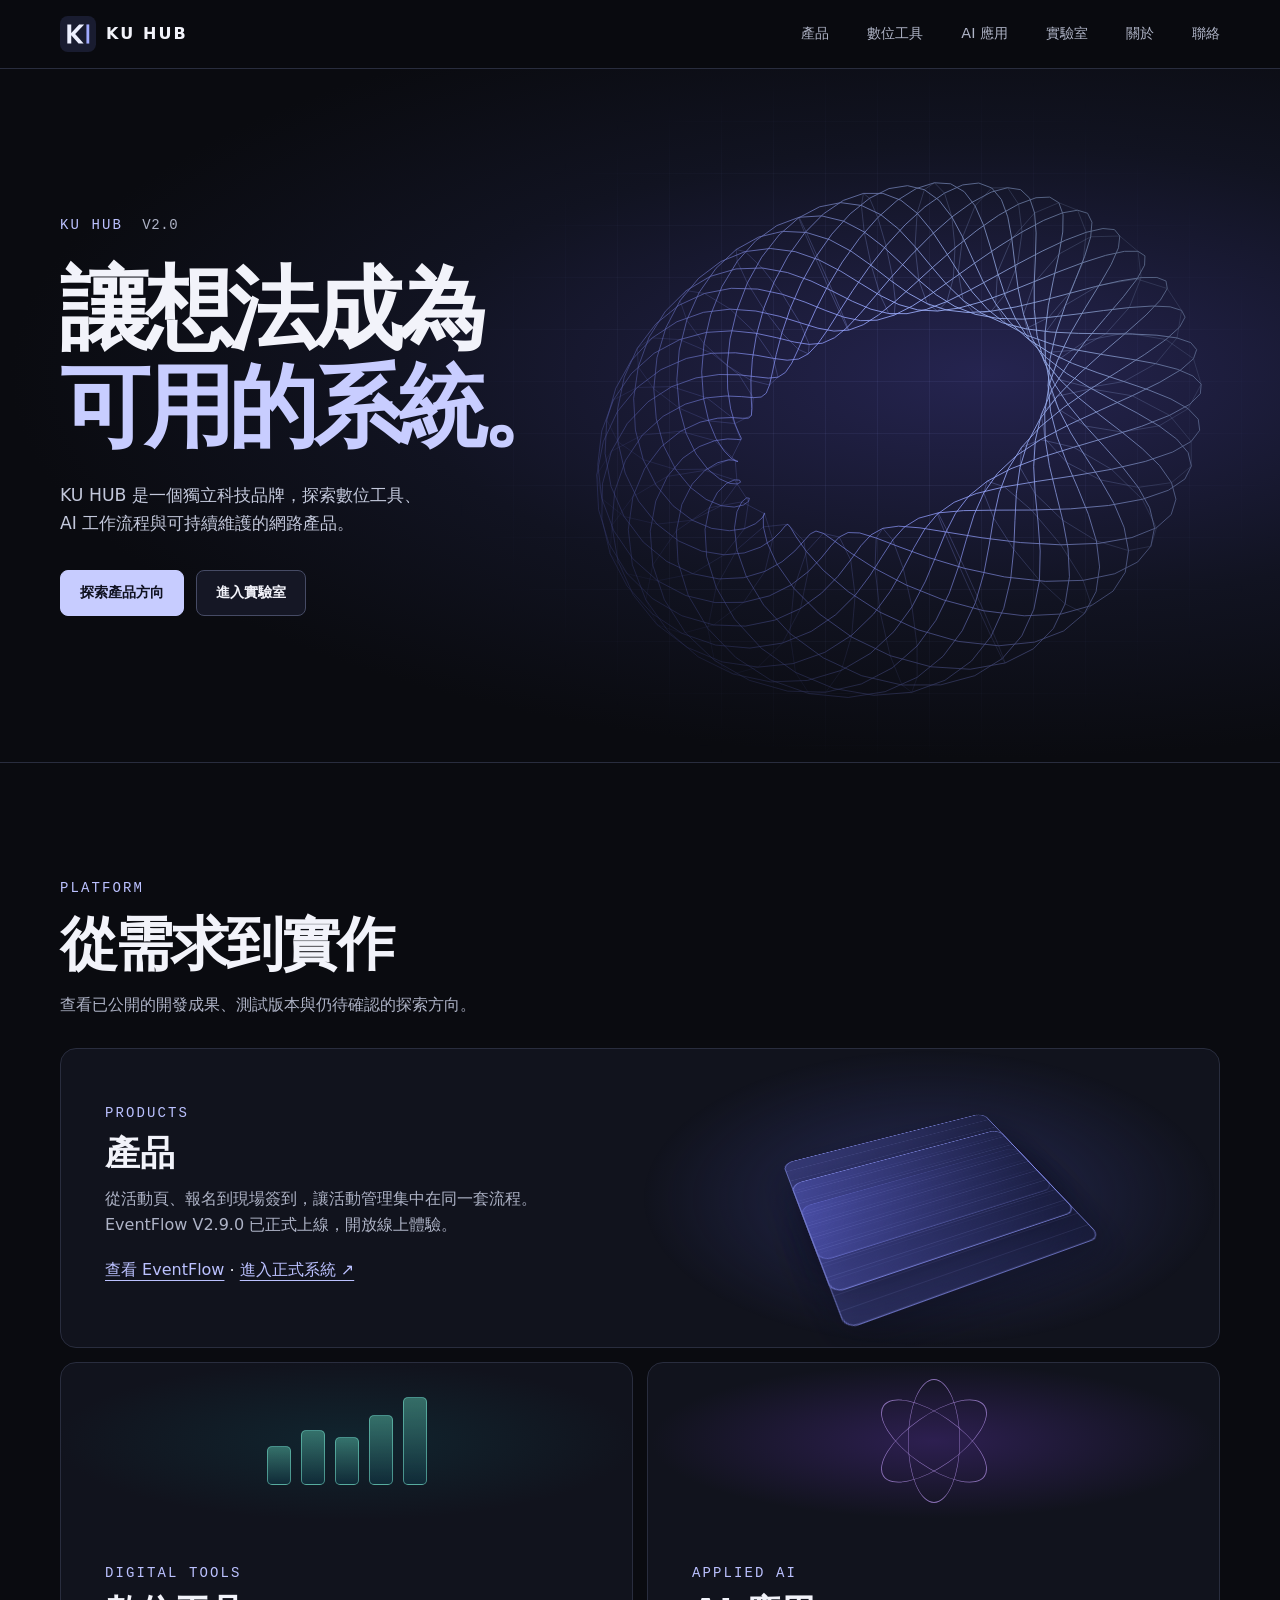
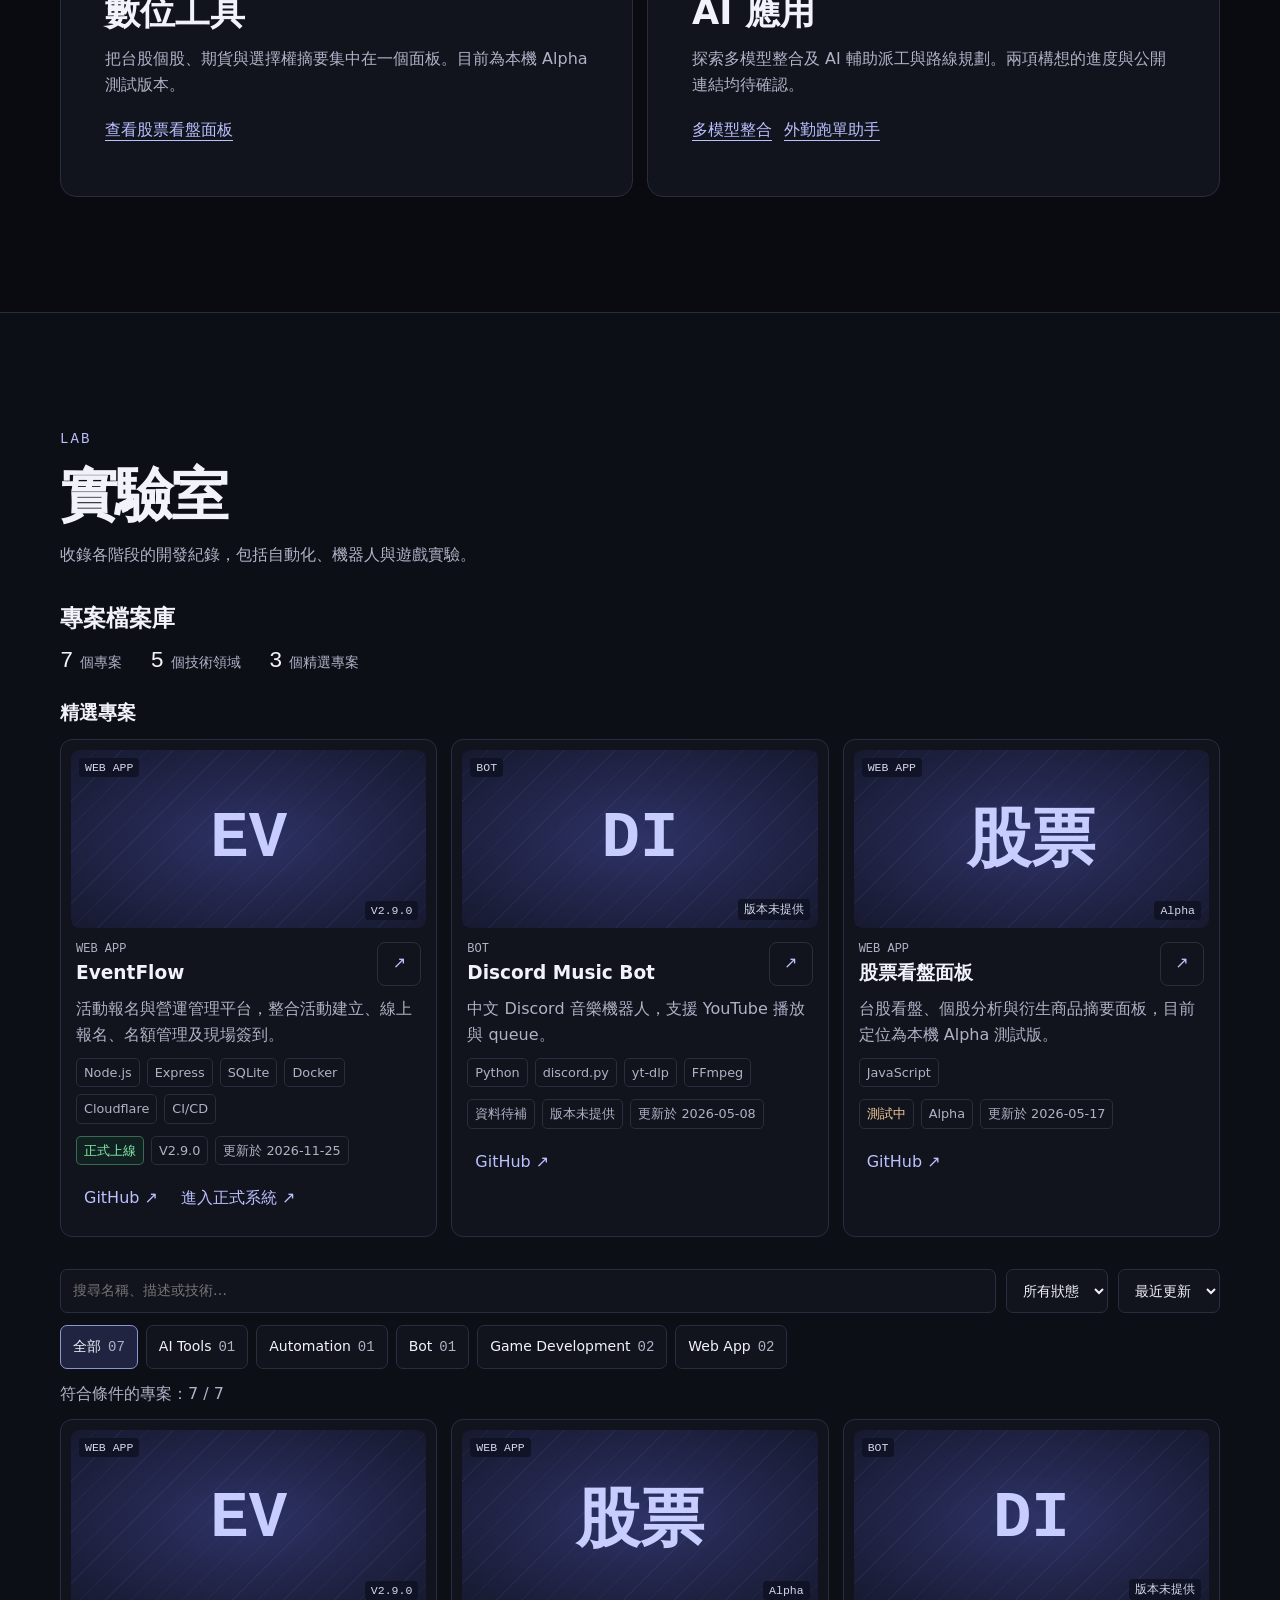
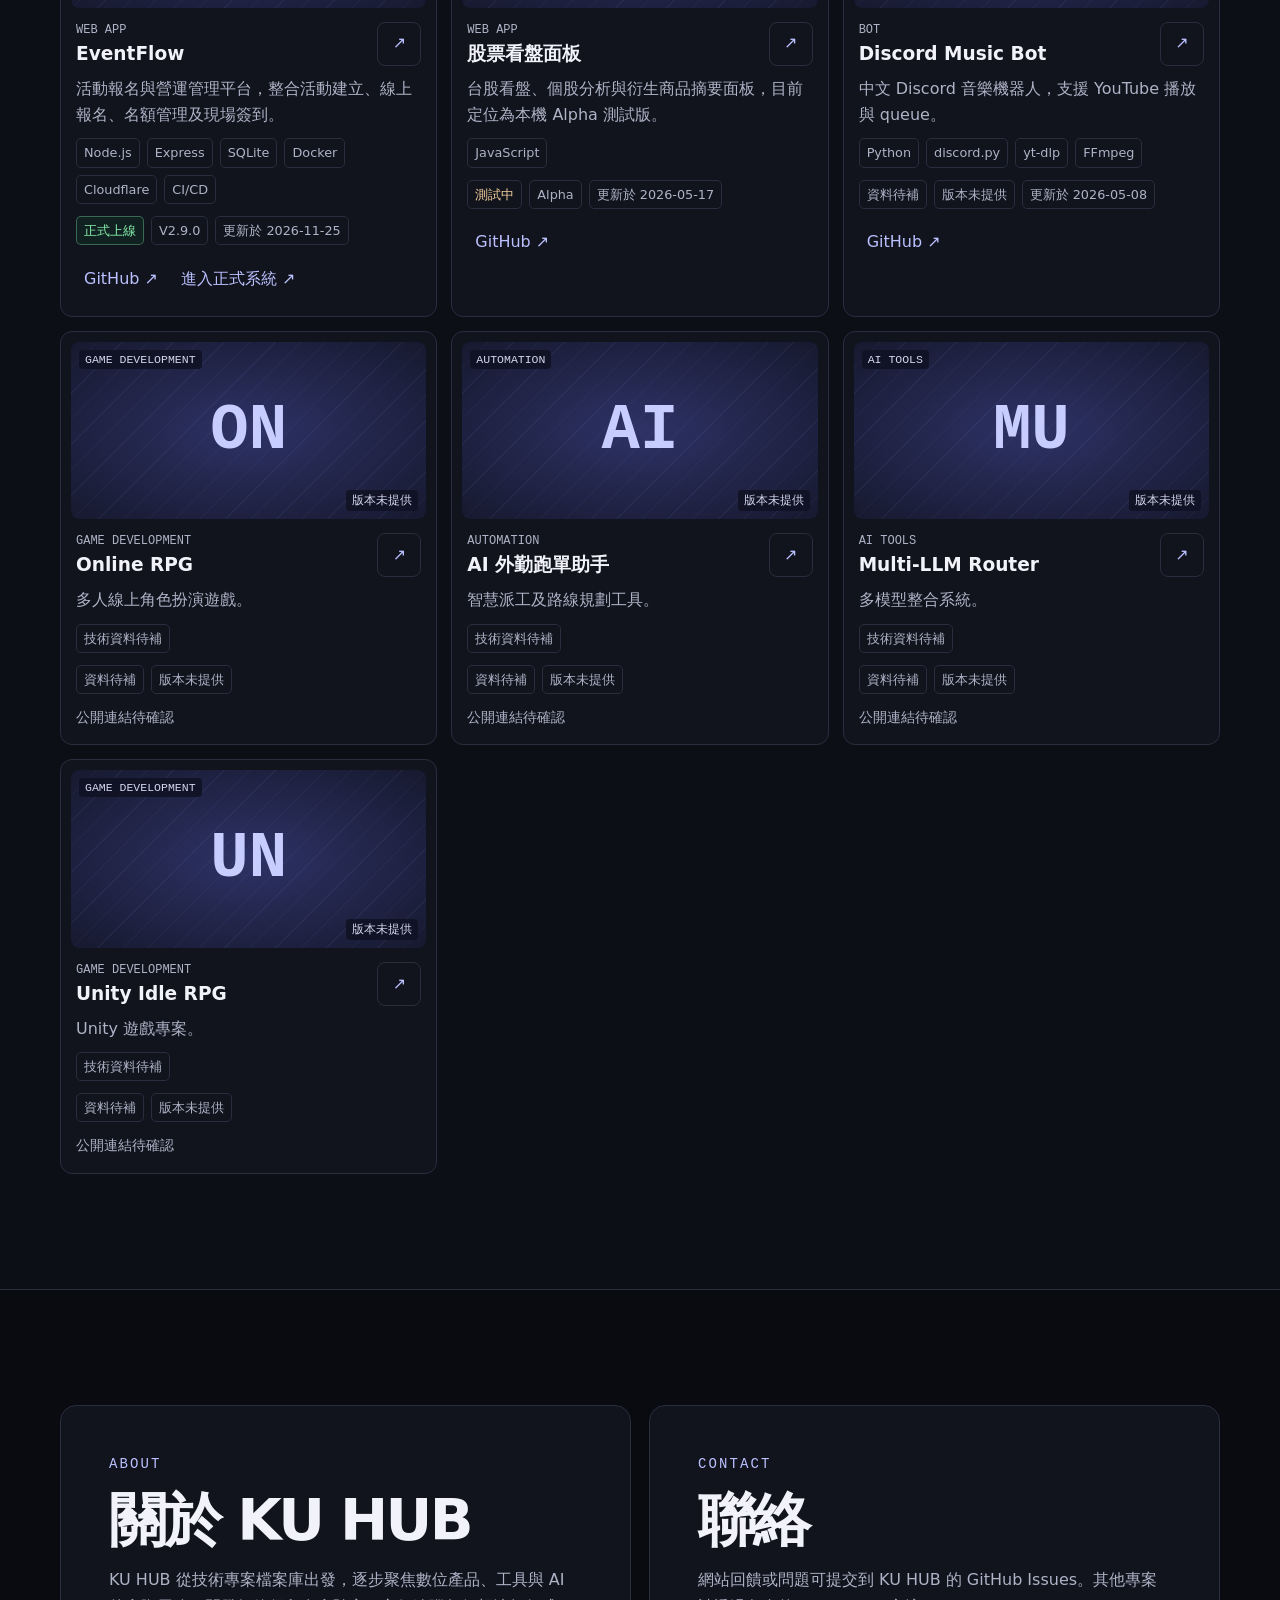
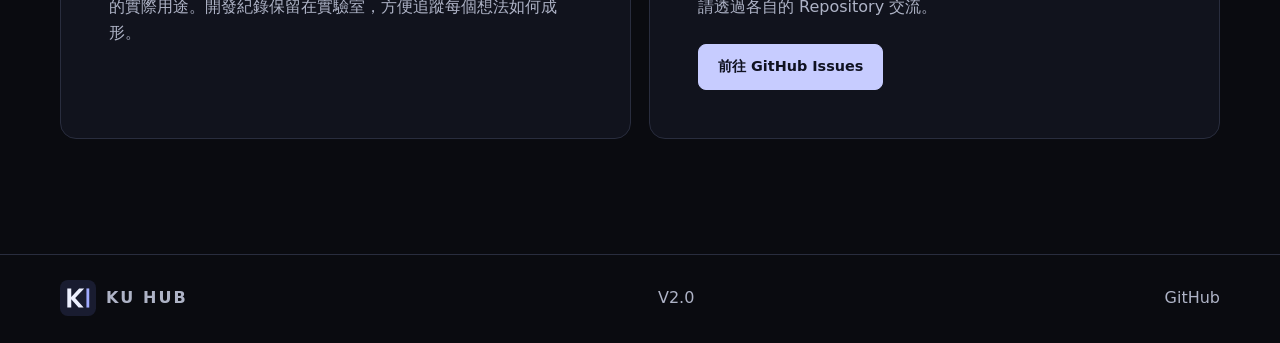
==== commit 0ac0c15e: "feat: integrate EventFlow production service into KUHUB" ====
--- a/index.html
+++ b/index.html
@@ -61,8 +61,8 @@
             <div class="bento-content">
               <p class="eyebrow">PRODUCTS</p>
               <h3>產品</h3>
-              <p>從活動頁、報名到現場簽到，讓活動管理集中在同一套流程。EventFlow V2.9 正在開發中。</p>
-              <a class="text-link" href="./project.html?id=eventflow">查看 EventFlow</a>
+              <p>從活動頁、報名到現場簽到，讓活動管理集中在同一套流程。EventFlow V2.9.0 已正式上線，開放線上體驗。</p>
+              <a class="text-link" href="./project.html?id=eventflow">查看 EventFlow</a> · <a class="text-link" href="https://eventflow.kuhub.net" target="_blank" rel="noopener noreferrer">進入正式系統 ↗</a>
             </div>
           </article>
           <article class="bento-card" id="tools" data-reveal>
@@ -110,7 +110,7 @@
             <p class="load-state" id="project-load-state" role="status" aria-live="polite">正在載入專案資料…</p>
             <div class="project-controls" aria-label="專案搜尋與篩選">
               <label class="search-control"><span class="visually-hidden">搜尋專案名稱、描述或技術</span><input id="project-search" type="search" placeholder="搜尋名稱、描述或技術…" autocomplete="off"></label>
-              <label class="select-control"><span class="visually-hidden">依開發狀態篩選</span><select id="status-filter"><option value="all">所有狀態</option><option>開發中</option><option>測試中</option><option>已完成</option><option>暫停開發</option><option>資料待補</option></select></label>
+              <label class="select-control"><span class="visually-hidden">依開發狀態篩選</span><select id="status-filter"><option value="all">所有狀態</option><option>正式上線</option><option>開發中</option><option>測試中</option><option>已完成</option><option>暫停開發</option><option>資料待補</option></select></label>
               <label class="select-control"><span class="visually-hidden">專案排序方式</span><select id="project-sort"><option value="newest">最近更新</option><option value="oldest">最早更新</option></select></label>
             </div>
             <div class="filter-bar" id="category-filters" role="group" aria-label="依分類篩選專案"></div>
--- a/style.css
+++ b/style.css
@@ -152,6 +152,7 @@
 .tag-list span, .project-meta > * { border: 1px solid var(--line); border-radius: 5px; padding: 3px 7px; color: var(--muted); font-size: .8rem; overflow-wrap: anywhere; }
 .status-badge[data-status="開發中"], .status-badge[data-status="已完成"] { color: #9ee5cc; }
 .status-badge[data-status="測試中"] { color: #f1cd9c; }
+.status-badge[data-status="正式上線"] { color: #86efac; border-color: rgba(134, 239, 172, .35); background: rgba(34, 197, 94, .08); }
 .project-action { display: inline-flex; align-items: center; min-height: 44px; padding-inline: 8px; color: var(--accent); }
 .project-action:hover { text-decoration: underline; }
 .link-pending { color: var(--muted); font-size: .875rem; }
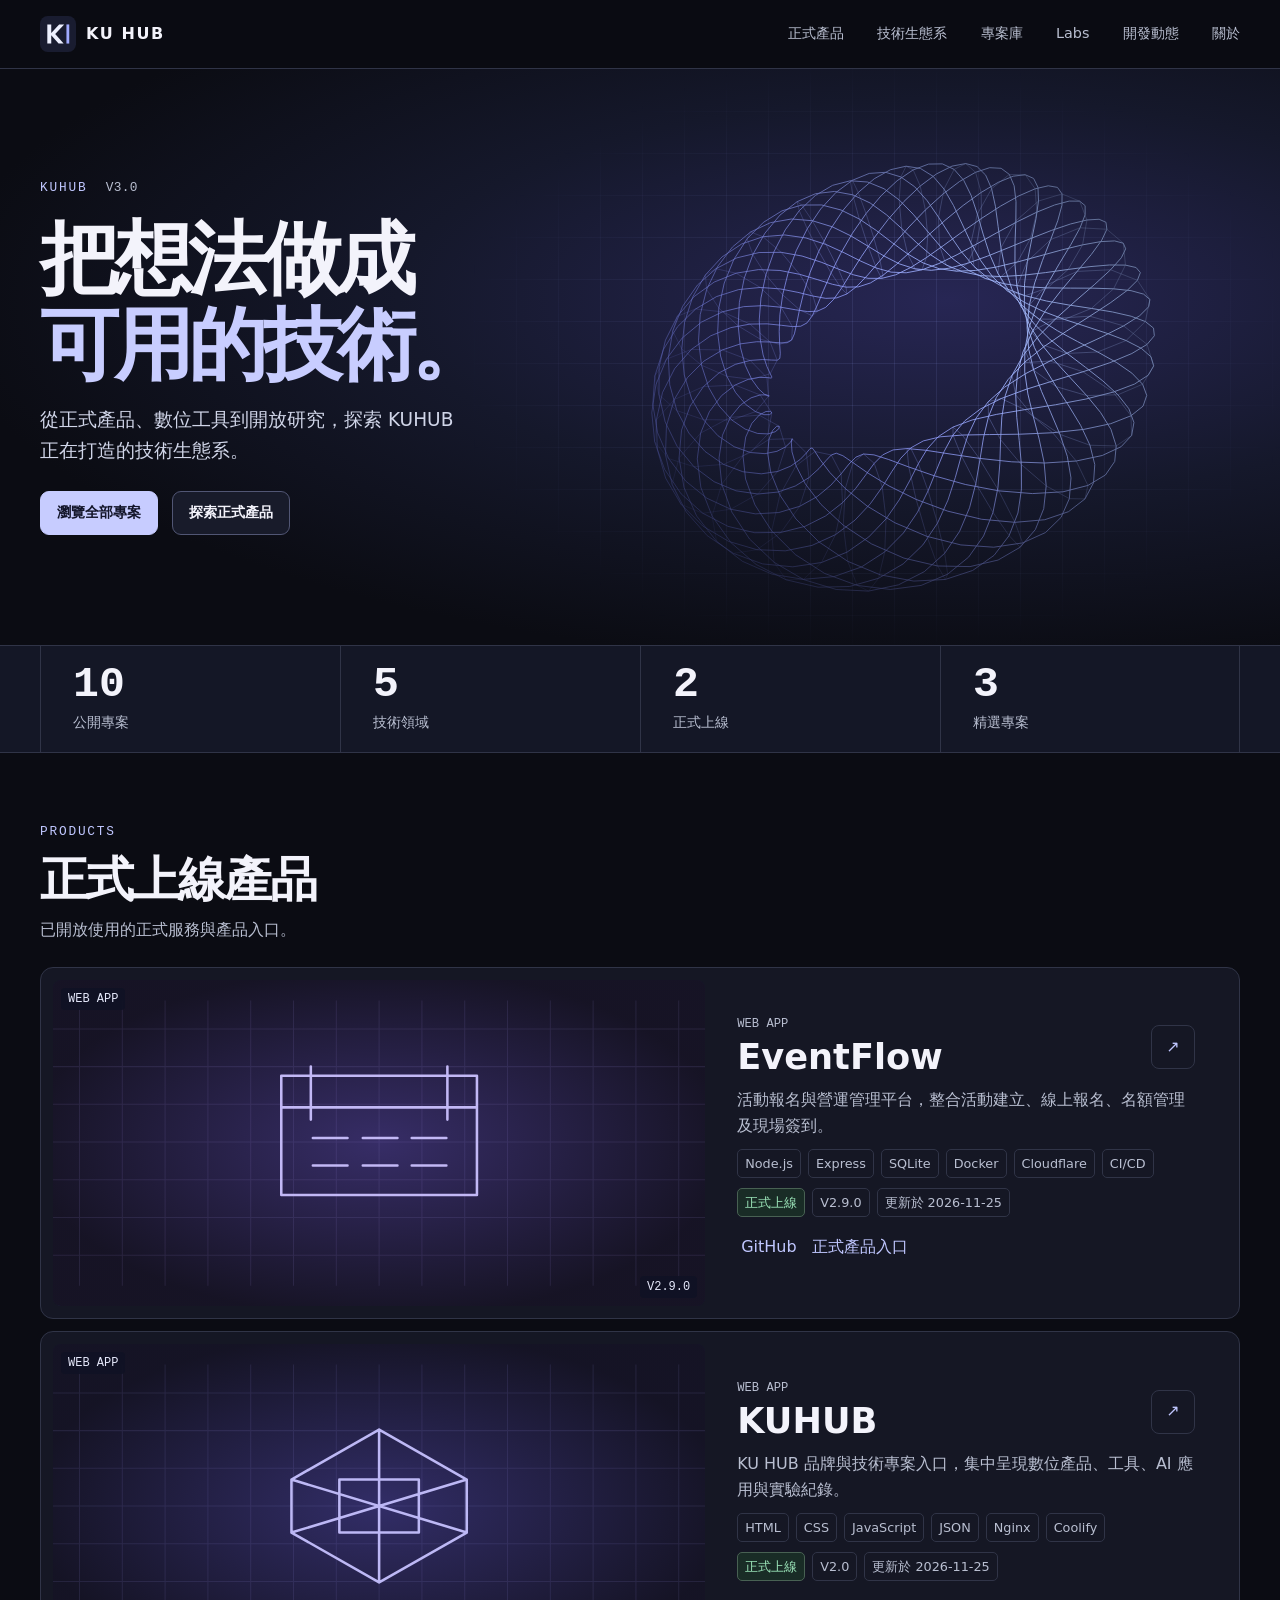
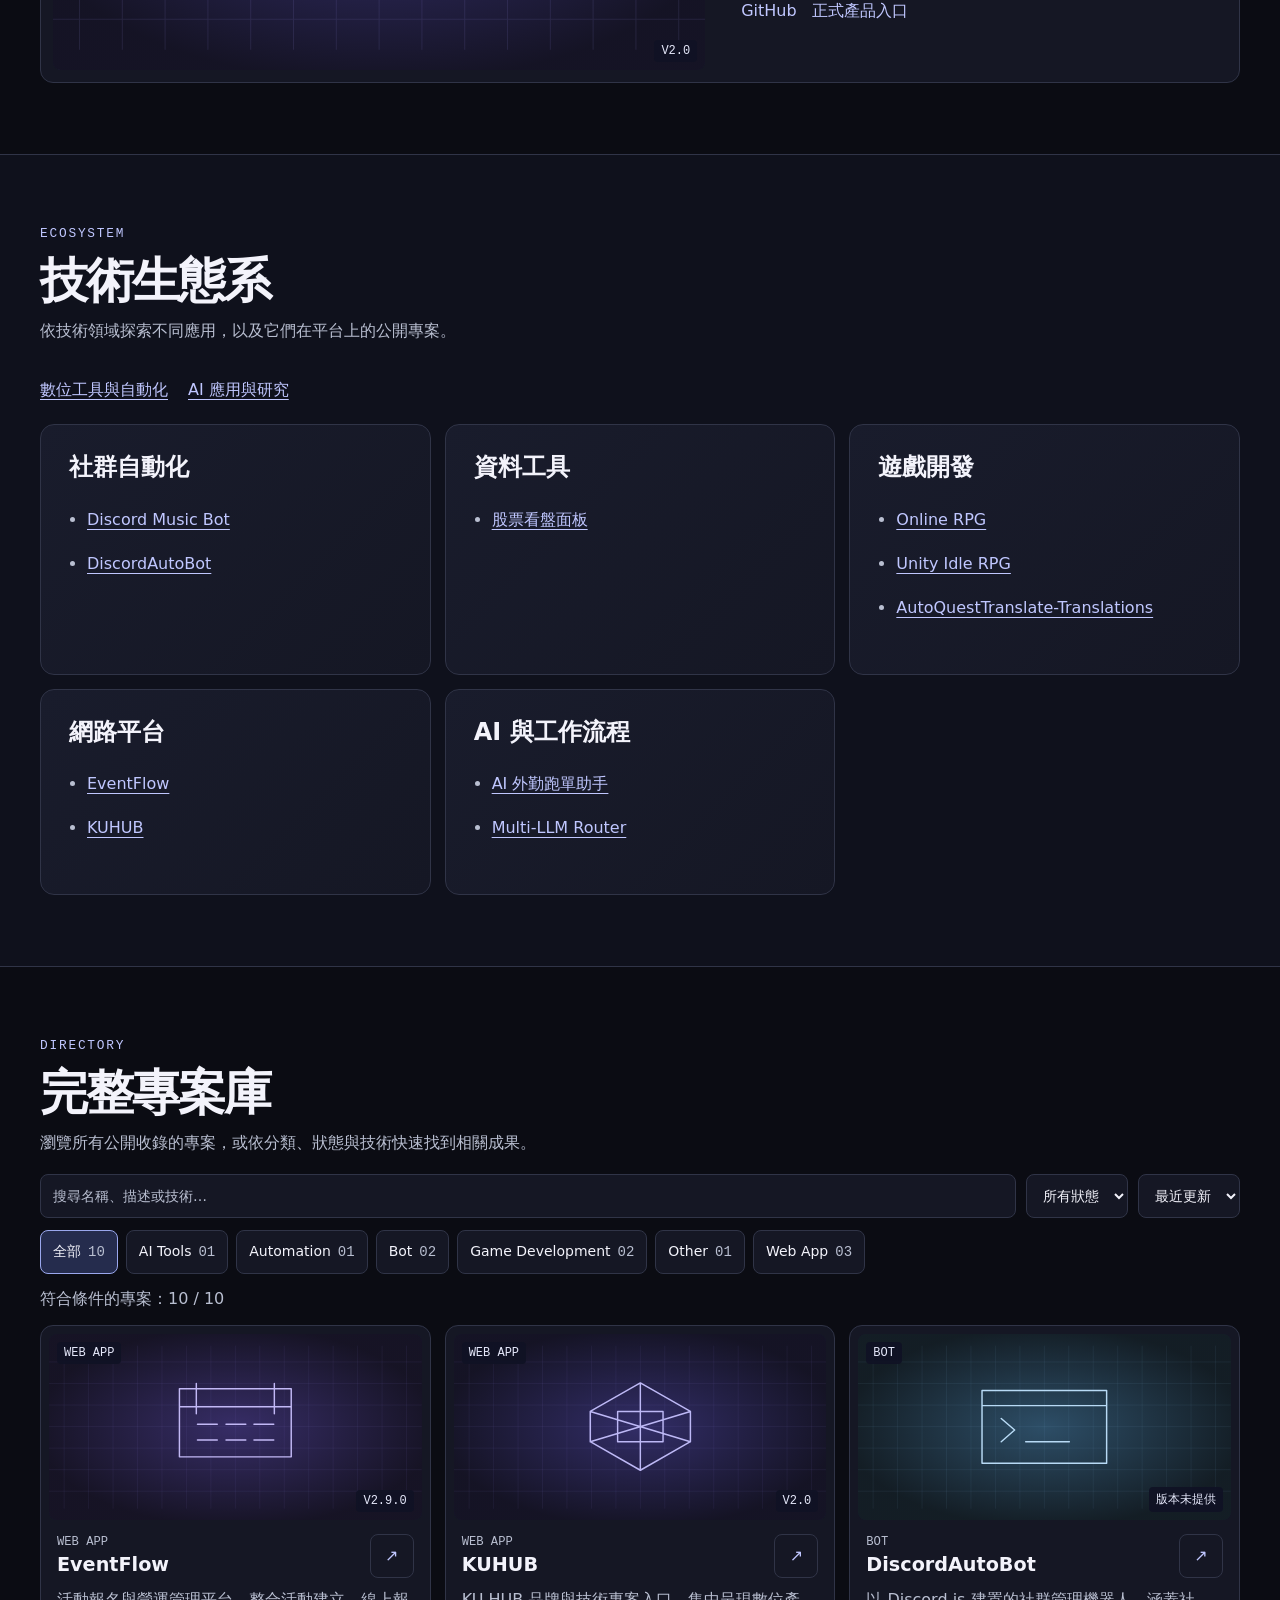
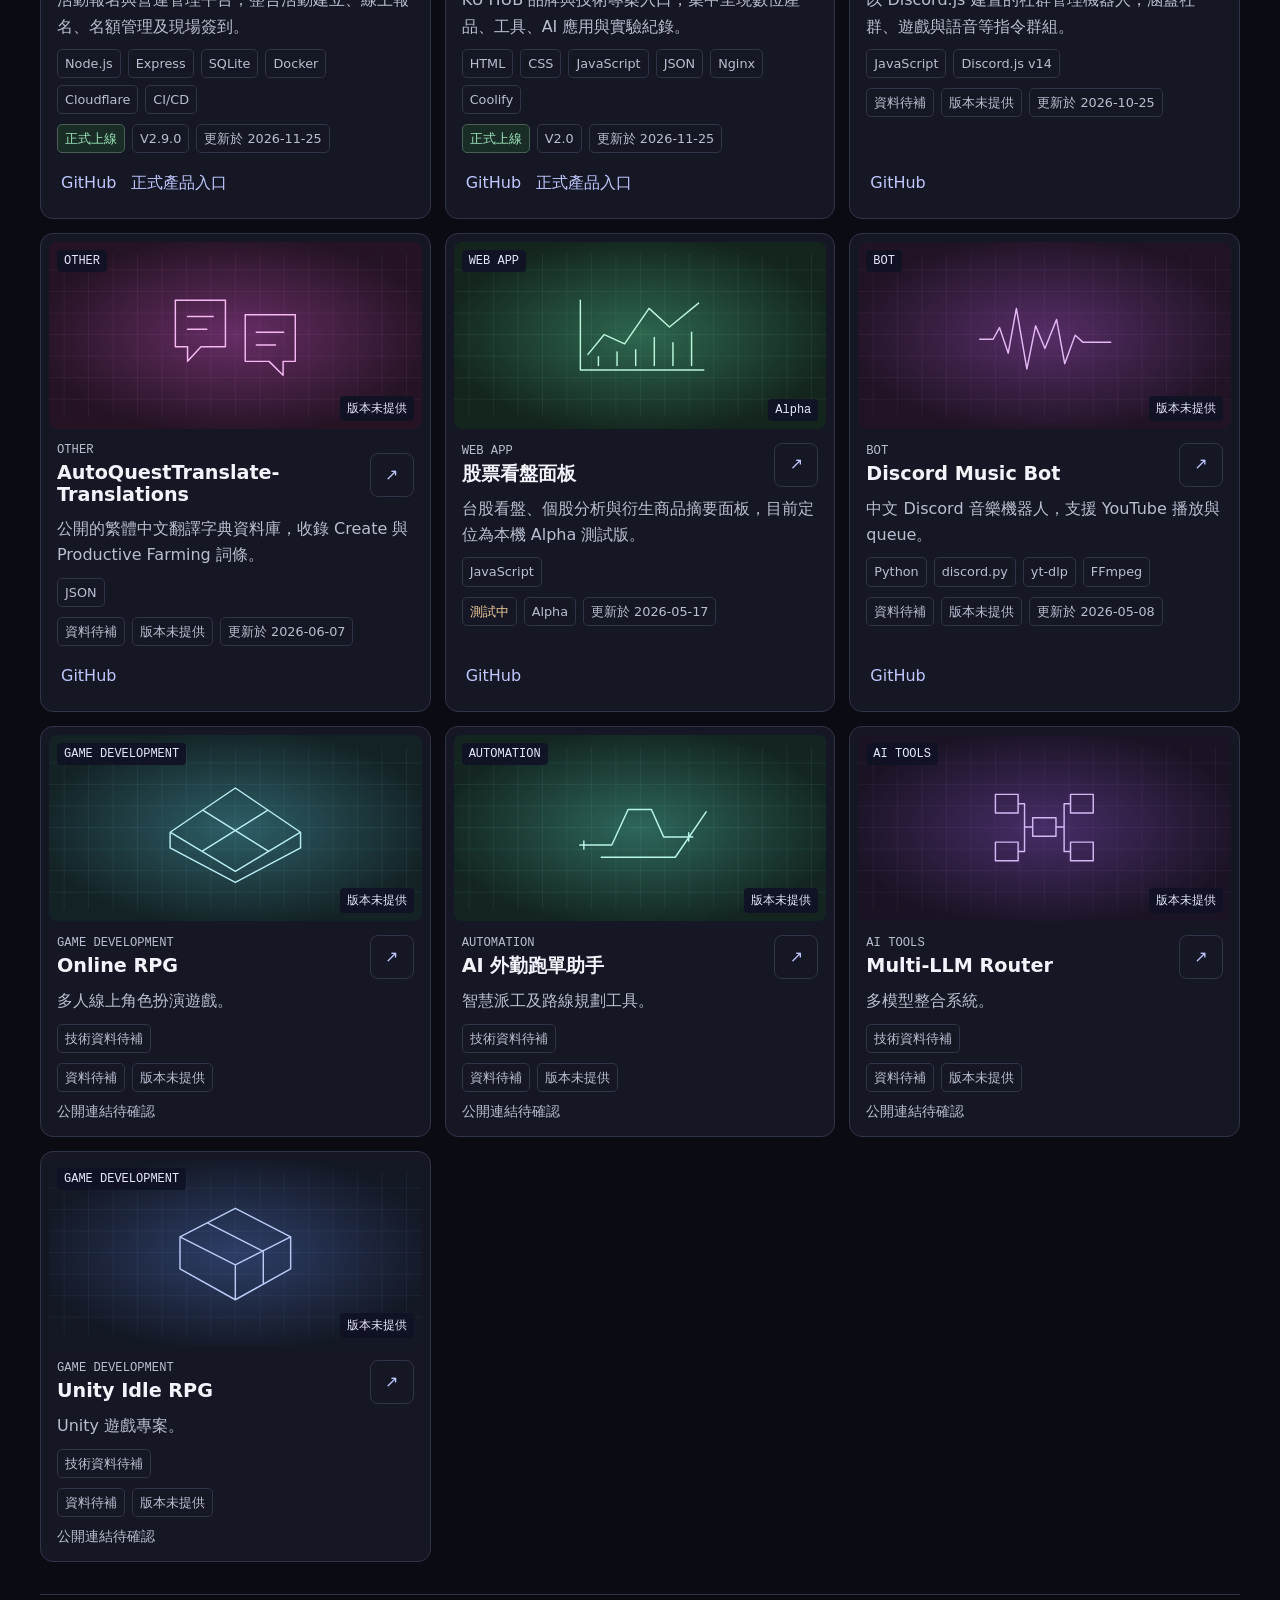
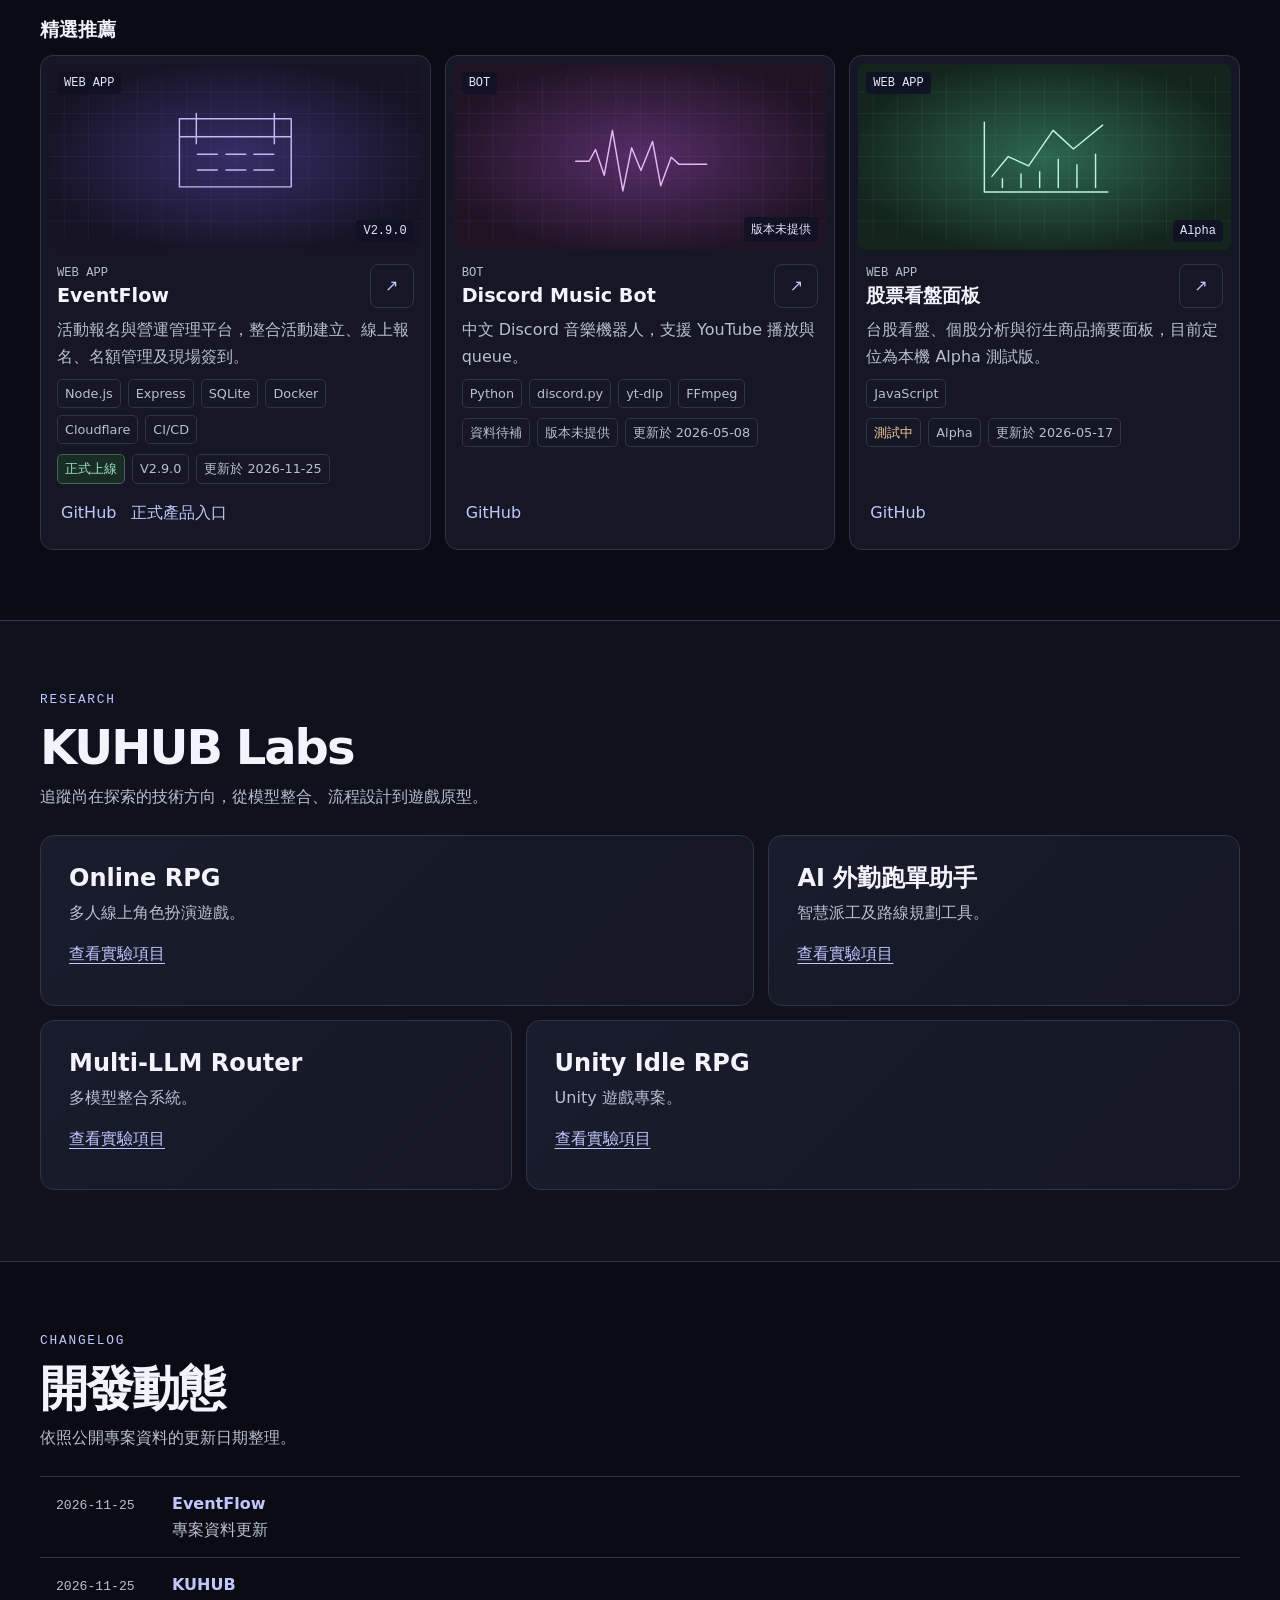
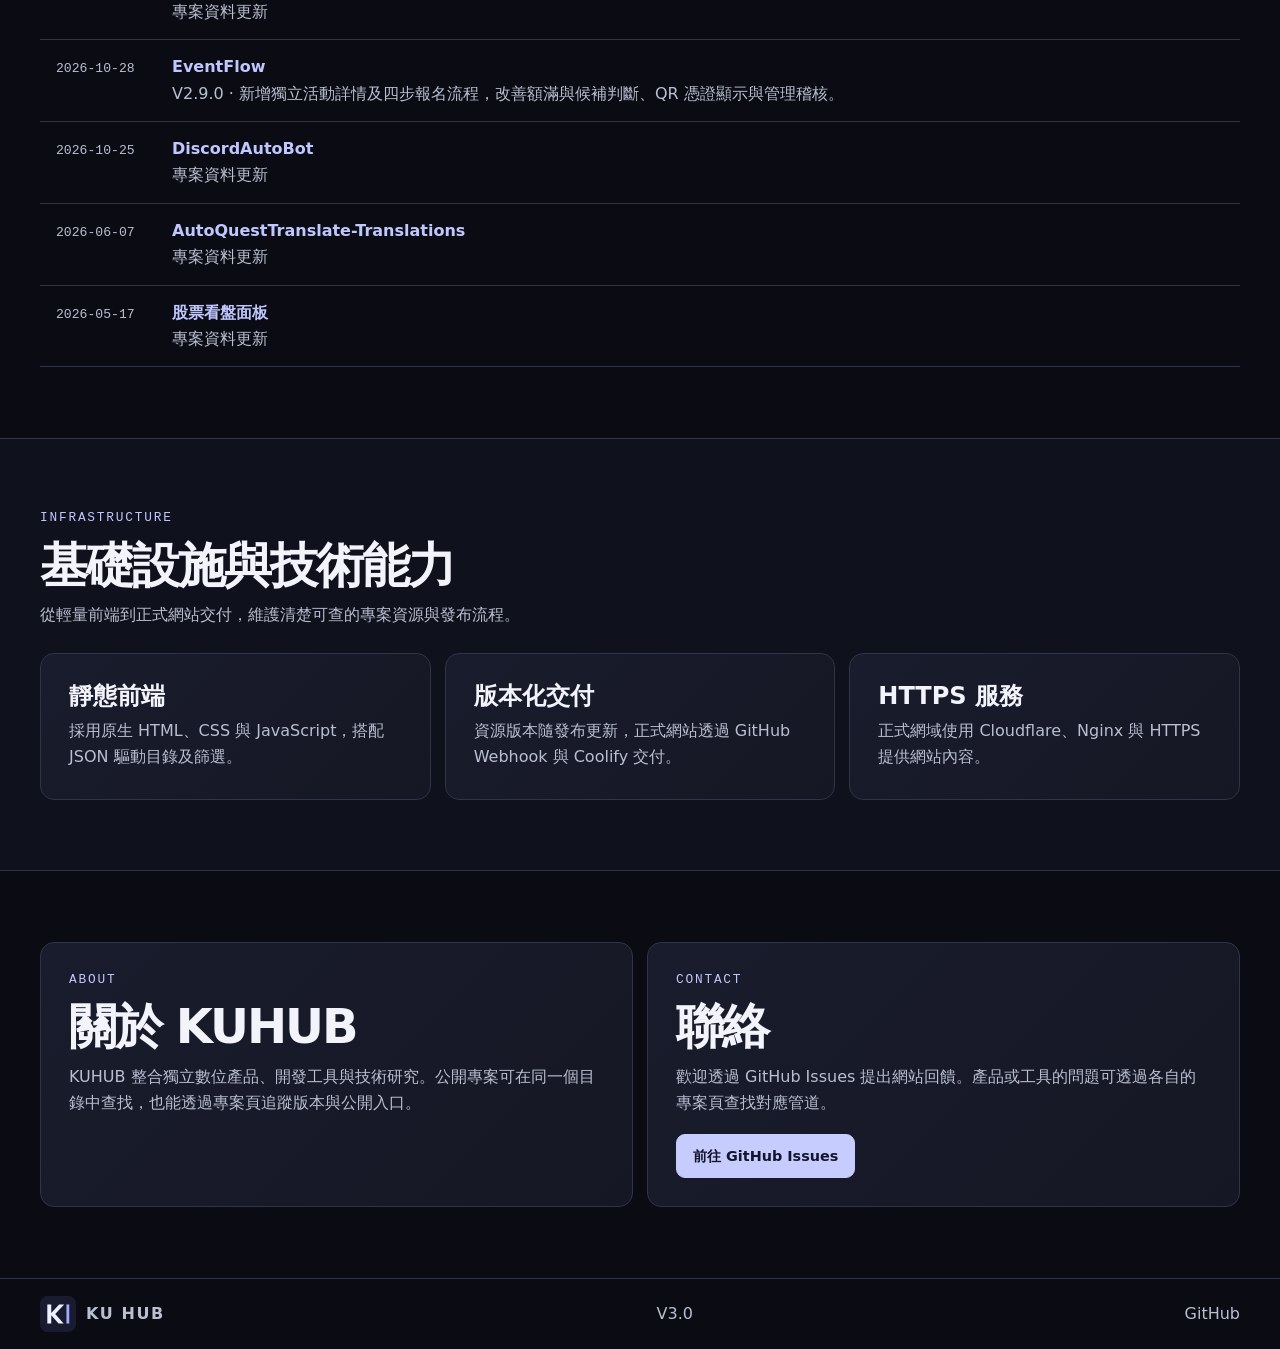
==== commit cdcf1733: "Build KU HUB V3.0 technology ecosystem" ====
--- a/index.html
+++ b/index.html
@@ -4,32 +4,32 @@
     <meta charset="utf-8">
     <meta name="viewport" content="width=device-width, initial-scale=1">
     <meta name="theme-color" content="#0a0b10">
-    <meta name="description" content="探索 KU HUB 的數位產品、工具、AI 應用及技術實驗。">
+    <meta name="description" content="探索 KUHUB 的正式產品、公開專案、技術生態系與開發動態。">
     <meta property="og:type" content="website">
     <meta property="og:site_name" content="KU HUB">
-    <meta property="og:title" content="KU HUB — 獨立科技品牌與數位平台">
-    <meta property="og:description" content="探索 KU HUB 的數位產品、工具、AI 應用及技術實驗。">
+    <meta property="og:title" content="KUHUB — 科技生態系平台">
+    <meta property="og:description" content="探索 KUHUB 的正式產品、公開專案、技術生態系與開發動態。">
     <meta property="og:url" content="https://kuhub.net/">
     <link rel="canonical" href="https://kuhub.net/">
-    <link rel="icon" href="./assets/icons/favicon.svg" type="image/svg+xml">
-    <link rel="stylesheet" href="./style.css">
-    <script src="./script.js" defer></script>
-    <script src="./js/projects.js" type="module"></script>
-    <title>KU HUB — 獨立科技品牌與數位平台</title>
+    <link rel="icon" href="./assets/icons/favicon.svg?v=1c1584543030a885" type="image/svg+xml">
+    <link rel="stylesheet" href="./style.css?v=1c1584543030a885">
+    <script src="./script.js?v=1c1584543030a885" defer></script>
+    <script src="./js/projects.js?v=1c1584543030a885" type="module"></script>
+    <title>KUHUB — 科技生態系平台</title>
   </head>
   <body>
     <a class="skip-link" href="#main">跳至主要內容</a>
     <header class="site-header">
       <div class="header-inner">
-        <a class="brand" href="./" aria-label="KU HUB 首頁"><img src="./assets/icons/favicon.svg" width="36" height="36" alt=""><span>KU HUB</span></a>
+        <a class="brand" href="./" aria-label="KU HUB 首頁"><img src="./assets/icons/favicon.svg?v=1c1584543030a885" width="36" height="36" alt=""><span>KU HUB</span></a>
         <button class="menu-toggle" type="button" aria-label="開啟導覽選單" aria-expanded="false" aria-controls="site-nav" hidden><span></span><span></span></button>
         <nav class="site-nav" id="site-nav" aria-label="主要導覽">
-          <a href="#products">產品</a>
-          <a href="#tools">數位工具</a>
-          <a href="#ai">AI 應用</a>
-          <a href="#lab">實驗室</a>
+          <a href="#products">正式產品</a>
+          <a href="#ecosystem">技術生態系</a>
+          <a href="#projects">專案庫</a>
+          <a href="#lab">Labs</a>
+          <a href="#updates">開發動態</a>
           <a href="#about">關於</a>
-          <a href="#contact">聯絡</a>
         </nav>
       </div>
     </header>
@@ -38,107 +38,130 @@
         <div class="hero-scene" aria-hidden="true"><canvas id="brand-field"></canvas></div>
         <div class="page-shell hero-layout">
           <div class="hero-copy">
-            <p class="eyebrow">KU HUB <span class="version">V2.0</span></p>
-            <h1 id="hero-title">讓想法成為<br><em>可用的系統。</em></h1>
-            <p class="hero-description">KU HUB 是一個獨立科技品牌，探索數位工具、AI 工作流程與可持續維護的網路產品。</p>
+            <p class="eyebrow">KUHUB <span class="version">V3.0</span></p>
+            <h1 id="hero-title">把想法做成<br><em>可用的技術。</em></h1>
+            <p class="hero-description">從正式產品、數位工具到開放研究，探索 KUHUB 正在打造的技術生態系。</p>
             <div class="hero-actions">
-              <a class="button button-primary" href="#products">探索產品方向</a>
-              <a class="button" href="#lab">進入實驗室</a>
+              <a class="button button-primary" href="#projects">瀏覽全部專案</a>
+              <a class="button" href="#products">探索正式產品</a>
             </div>
           </div>
         </div>
       </section>
 
-      <section class="page-shell platform" aria-labelledby="platform-title">
+      <div class="summary-band">
+        <dl class="stats-section page-shell" aria-label="公開專案統計">
+          <div class="stat-item"><dt>公開專案</dt><dd id="project-total">—</dd></div>
+          <div class="stat-item"><dt>技術領域</dt><dd id="domain-total">—</dd></div>
+          <div class="stat-item"><dt>正式上線</dt><dd id="live-total">—</dd></div>
+          <div class="stat-item"><dt>精選專案</dt><dd id="featured-total">—</dd></div>
+        </dl>
+      </div>
+
+      <section class="page-shell page-section" id="products" aria-labelledby="products-title">
         <div class="section-heading" data-reveal>
-          <p class="eyebrow">PLATFORM</p>
-          <h2 id="platform-title">從需求到實作</h2>
-          <p>查看已公開的開發成果、測試版本與仍待確認的探索方向。</p>
+          <p class="eyebrow">PRODUCTS</p>
+          <h2 id="products-title">正式上線產品</h2>
+          <p>已開放使用的正式服務與產品入口。</p>
         </div>
-        <div class="bento">
-          <article class="bento-card product-card" id="products" data-reveal>
-            <div class="bento-art art-product" aria-hidden="true"><i></i><i></i><i></i></div>
-            <div class="bento-content">
-              <p class="eyebrow">PRODUCTS</p>
-              <h3>產品</h3>
-              <p>從活動頁、報名到現場簽到，讓活動管理集中在同一套流程。EventFlow V2.9.0 已正式上線，開放線上體驗。</p>
-              <a class="text-link" href="./project.html?id=eventflow">查看 EventFlow</a> · <a class="text-link" href="https://eventflow.kuhub.net" target="_blank" rel="noopener noreferrer">進入正式系統 ↗</a>
-            </div>
-          </article>
-          <article class="bento-card" id="tools" data-reveal>
-            <div class="bento-art art-tools" aria-hidden="true"><i></i><i></i><i></i><i></i><i></i></div>
-            <div class="bento-content">
-              <p class="eyebrow">DIGITAL TOOLS</p>
-              <h3>數位工具</h3>
-              <p>把台股個股、期貨與選擇權摘要集中在一個面板。目前為本機 Alpha 測試版本。</p>
-              <a class="text-link" href="./project.html?id=tw-stock-dashboard">查看股票看盤面板</a>
-            </div>
-          </article>
-          <article class="bento-card" id="ai" data-reveal>
-            <div class="bento-art art-ai" aria-hidden="true"><i></i><i></i><i></i></div>
-            <div class="bento-content">
-              <p class="eyebrow">APPLIED AI</p>
-              <h3>AI 應用</h3>
-              <p>探索多模型整合及 AI 輔助派工與路線規劃。兩項構想的進度與公開連結均待確認。</p>
-              <div class="inline-links">
-                <a class="text-link" href="./project.html?id=multi-llm-router">多模型整合</a>
-                <a class="text-link" href="./project.html?id=field-dispatch-assistant">外勤跑單助手</a>
-              </div>
-            </div>
-          </article>
+        <p class="load-state" id="live-state" role="status">正在載入正式產品…</p>
+        <div class="live-grid" id="live-grid"></div>
+      </section>
+
+      <section class="section-band page-section" id="ecosystem" aria-labelledby="ecosystem-title">
+        <div class="page-shell">
+          <div class="section-heading" data-reveal>
+            <p class="eyebrow">ECOSYSTEM</p>
+            <h2 id="ecosystem-title">技術生態系</h2>
+            <p>依技術領域探索不同應用，以及它們在平台上的公開專案。</p>
+          </div>
+          <div class="ecosystem-entries" aria-label="依領域快速探索">
+            <a class="text-link" id="tools" href="#projects">數位工具與自動化</a>
+            <a class="text-link" id="ai" href="#lab">AI 應用與研究</a>
+          </div>
+          <p class="load-state" id="ecosystem-state" role="status">正在載入技術領域…</p>
+          <div class="ecosystem-grid" id="ecosystem-grid"></div>
         </div>
       </section>
 
-      <section class="lab-section" id="lab" aria-labelledby="lab-title">
+      <section class="page-shell page-section archive" id="projects" aria-labelledby="projects-title">
+        <div class="section-heading" data-reveal>
+          <p class="eyebrow">DIRECTORY</p>
+          <h2 id="projects-title">完整專案庫</h2>
+          <p>瀏覽所有公開收錄的專案，或依分類、狀態與技術快速找到相關成果。</p>
+        </div>
+        <noscript><p class="load-state">專案庫需要 JavaScript 讀取公開專案資料。</p></noscript>
+        <p class="load-state" id="project-load-state" role="status">正在載入專案資料…</p>
+        <div class="project-controls" aria-label="專案搜尋與篩選">
+          <label class="search-control"><span class="visually-hidden">搜尋專案名稱、描述或技術</span><input id="project-search" type="search" placeholder="搜尋名稱、描述或技術…" autocomplete="off"></label>
+          <label class="select-control"><span class="visually-hidden">依開發狀態篩選</span><select id="status-filter"><option value="all">所有狀態</option><option>正式上線</option><option>開發中</option><option>測試中</option><option>已完成</option><option>暫停開發</option><option>資料待補</option></select></label>
+          <label class="select-control"><span class="visually-hidden">專案排序方式</span><select id="project-sort"><option value="newest">最近更新</option><option value="oldest">最早更新</option></select></label>
+        </div>
+        <div class="filter-bar" id="category-filters" role="group" aria-label="依分類篩選專案"></div>
+        <p class="project-results-count" id="project-results-count" aria-live="polite"></p>
+        <div class="project-grid" id="project-grid" aria-live="polite"></div>
+        <p class="filter-empty" id="filter-empty" hidden>找不到符合條件的專案，請調整搜尋或篩選條件。</p>
+        <section class="featured-section" id="featured-section" aria-labelledby="featured-title" hidden>
+          <div class="subsection-heading"><h3 id="featured-title">精選推薦</h3></div>
+          <div class="project-grid featured-grid" id="featured-grid"></div>
+        </section>
+      </section>
+
+      <section class="section-band page-section" id="lab" aria-labelledby="lab-title">
         <div class="page-shell">
           <div class="section-heading" data-reveal>
-            <p class="eyebrow">LAB</p>
-            <h2 id="lab-title">實驗室</h2>
-            <p>收錄各階段的開發紀錄，包括自動化、機器人與遊戲實驗。</p>
+            <p class="eyebrow">RESEARCH</p>
+            <h2 id="lab-title">KUHUB Labs</h2>
+            <p>追蹤尚在探索的技術方向，從模型整合、流程設計到遊戲原型。</p>
           </div>
-          <div id="projects" class="archive">
-            <h3>專案檔案庫</h3>
-            <section class="stats-section" aria-label="專案統計">
-                <div class="stat-item"><strong id="project-total">—</strong><span>個專案</span></div>
-                <div class="stat-item"><strong id="domain-total">—</strong><span>個技術領域</span></div>
-                <div class="stat-item"><strong id="featured-total">—</strong><span>個精選專案</span></div>
-              </section>
-            <section class="featured-section" id="featured-section" aria-labelledby="featured-title" hidden>
-              <div class="subsection-heading"><h3 id="featured-title">精選專案</h3></div>
-              <div class="project-grid featured-grid" id="featured-grid"></div>
-            </section>
-            <p class="load-state" id="project-load-state" role="status" aria-live="polite">正在載入專案資料…</p>
-            <div class="project-controls" aria-label="專案搜尋與篩選">
-              <label class="search-control"><span class="visually-hidden">搜尋專案名稱、描述或技術</span><input id="project-search" type="search" placeholder="搜尋名稱、描述或技術…" autocomplete="off"></label>
-              <label class="select-control"><span class="visually-hidden">依開發狀態篩選</span><select id="status-filter"><option value="all">所有狀態</option><option>正式上線</option><option>開發中</option><option>測試中</option><option>已完成</option><option>暫停開發</option><option>資料待補</option></select></label>
-              <label class="select-control"><span class="visually-hidden">專案排序方式</span><select id="project-sort"><option value="newest">最近更新</option><option value="oldest">最早更新</option></select></label>
-            </div>
-            <div class="filter-bar" id="category-filters" role="group" aria-label="依分類篩選專案"></div>
-            <p class="project-results-count" id="project-results-count" aria-live="polite"></p>
-            <div class="project-grid" id="project-grid" aria-live="polite"></div>
-            <p class="filter-empty" id="filter-empty" hidden>找不到符合條件的專案，請調整搜尋或篩選條件。</p>
+          <p class="load-state" id="labs-state" role="status">正在載入實驗室…</p>
+          <div class="bento labs-grid" id="labs-grid"></div>
+        </div>
+      </section>
+
+      <section class="page-shell page-section" id="updates" aria-labelledby="updates-title">
+        <div class="section-heading" data-reveal>
+          <p class="eyebrow">CHANGELOG</p>
+          <h2 id="updates-title">開發動態</h2>
+          <p>依照公開專案資料的更新日期整理。</p>
+        </div>
+        <p class="load-state" id="updates-state" role="status">正在載入開發動態…</p>
+        <ol class="updates-list" id="updates-list"></ol>
+      </section>
+
+      <section class="section-band page-section" id="infrastructure" aria-labelledby="infrastructure-title">
+        <div class="page-shell">
+          <div class="section-heading" data-reveal>
+            <p class="eyebrow">INFRASTRUCTURE</p>
+            <h2 id="infrastructure-title">基礎設施與技術能力</h2>
+            <p>從輕量前端到正式網站交付，維護清楚可查的專案資源與發布流程。</p>
+          </div>
+          <div class="bento infrastructure-grid">
+            <article class="bento-card"><div class="bento-content"><h3>靜態前端</h3><p>採用原生 HTML、CSS 與 JavaScript，搭配 JSON 驅動目錄及篩選。</p></div></article>
+            <article class="bento-card"><div class="bento-content"><h3>版本化交付</h3><p>資源版本隨發布更新，正式網站透過 GitHub Webhook 與 Coolify 交付。</p></div></article>
+            <article class="bento-card"><div class="bento-content"><h3>HTTPS 服務</h3><p>正式網域使用 Cloudflare、Nginx 與 HTTPS 提供網站內容。</p></div></article>
           </div>
         </div>
       </section>
 
-      <div class="page-shell studio">
+      <div class="page-shell studio page-section">
         <section id="about" class="section-heading" data-reveal>
           <p class="eyebrow">ABOUT</p>
-          <h2>關於 KU HUB</h2>
-          <p>KU HUB 從技術專案檔案庫出發，逐步聚焦數位產品、工具與 AI 的實際用途。開發紀錄保留在實驗室，方便追蹤每個想法如何成形。</p>
+          <h2>關於 KUHUB</h2>
+          <p>KUHUB 整合獨立數位產品、開發工具與技術研究。公開專案可在同一個目錄中查找，也能透過專案頁追蹤版本與公開入口。</p>
         </section>
         <section id="contact" class="section-heading" data-reveal>
           <p class="eyebrow">CONTACT</p>
           <h2>聯絡</h2>
-          <p>網站回饋或問題可提交到 KU HUB 的 GitHub Issues。其他專案請透過各自的 Repository 交流。</p>
+          <p>歡迎透過 GitHub Issues 提出網站回饋。產品或工具的問題可透過各自的專案頁查找對應管道。</p>
           <a class="button button-primary" href="https://github.com/qsc556633123321-stack/KU-HUB/issues">前往 GitHub Issues</a>
         </section>
       </div>
     </main>
     <footer class="site-footer">
       <div class="page-shell footer-inner">
-        <a class="brand" href="./" aria-label="KU HUB 首頁"><img src="./assets/icons/favicon.svg" width="36" height="36" alt=""><span>KU HUB</span></a>
-        <span>V2.0</span>
+        <a class="brand" href="./" aria-label="KU HUB 首頁"><img src="./assets/icons/favicon.svg?v=1c1584543030a885" width="36" height="36" alt=""><span>KU HUB</span></a>
+        <span>V3.0</span>
         <a href="https://github.com/qsc556633123321-stack">GitHub</a>
       </div>
     </footer>
--- a/style.css
+++ b/style.css
@@ -1,11 +1,11 @@
 :root {
   color-scheme: dark;
-  --bg: #0a0b10;
-  --panel: #11131d;
-  --ink: #f2f3fa;
-  --muted: #aeb3c6;
-  --line: #292d3e;
-  --accent: #bbc1ff;
+  --bg: #0b0c13;
+  --panel: #151724;
+  --ink: #f3f3fb;
+  --muted: #b9bfd1;
+  --line: #303447;
+  --accent: #c0c7ff;
   --mono: ui-monospace, Consolas, monospace;
   font-family: system-ui, "PingFang TC", "Microsoft JhengHei", sans-serif;
 }
@@ -13,15 +13,16 @@
 html { scroll-behavior: smooth; }
 body { margin: 0; color: var(--ink); background: var(--bg); line-height: 1.65; }
 [hidden] { display: none !important; }
-[id] { scroll-margin-top: 88px; }
+[id] { scroll-margin-top: 86px; }
 a { color: inherit; text-decoration: none; }
 button, input, select { font: inherit; }
 button, select { cursor: pointer; }
 h1, h2, h3, p { margin: 0; }
-h1, h2, h3 { line-height: 1.2; }
-p { overflow-wrap: anywhere; }
-:focus-visible { outline: 2px solid #b2c6ff; outline-offset: 4px; }
-.page-shell, .header-inner { width: min(1160px, calc(100% - 64px)); margin-inline: auto; }
+h1, h2, h3 { line-height: 1.18; }
+p, h1, h2, h3 { overflow-wrap: anywhere; }
+img { display: block; max-width: 100%; }
+:focus-visible { outline: 2px solid #bdc7ff; outline-offset: 4px; }
+.page-shell, .header-inner { width: min(1200px, calc(100% - 64px)); margin-inline: auto; }
 .skip-link {
   position: fixed; z-index: 10; top: 10px; left: 10px; padding: 10px 16px;
   background: var(--ink); color: var(--bg); transform: translateY(-150%);
@@ -29,176 +30,206 @@
 .skip-link:focus { transform: none; }
 .site-header {
   position: sticky; z-index: 5; top: 0; border-bottom: 1px solid var(--line);
-  background: #0a0b10ed; backdrop-filter: blur(16px);
+  background: #0b0c13ec; backdrop-filter: blur(16px);
 }
 .header-inner { min-height: 68px; display: flex; justify-content: space-between; align-items: center; gap: 20px; }
-.brand { display: inline-flex; align-items: center; gap: 10px; font-weight: 750; letter-spacing: .13em; white-space: nowrap; }
-.site-nav { display: flex; align-items: center; flex-wrap: wrap; gap: clamp(14px, 3vw, 38px); color: var(--muted); font-size: .9rem; }
-.site-nav a { padding-block: 12px; }
+.brand { display: inline-flex; align-items: center; gap: 10px; font-weight: 750; letter-spacing: .1em; white-space: nowrap; }
+.site-nav { display: flex; align-items: center; flex-wrap: wrap; gap: clamp(14px, 2.6vw, 36px); color: var(--muted); font-size: .9rem; }
+.site-nav a { padding-block: 11px; }
 .site-nav a:hover, .site-footer a:hover { color: var(--accent); }
 .menu-toggle { display: none; }
 .hero {
-  isolation: isolate; position: relative; overflow: hidden; border-bottom: 1px solid var(--line);
-  background: radial-gradient(ellipse at 77% 44%, #252450, #111321 42%, var(--bg) 70%);
-}
-.hero-layout { min-height: clamp(530px, 77svh, 770px); display: grid; align-items: center; }
-.hero-copy { width: min(100%, 610px); padding-block: 68px; }
-.eyebrow { color: var(--accent); font: .875rem/1.45 var(--mono); letter-spacing: .15em; }
-.version { margin-left: .55rem; color: var(--muted); letter-spacing: .04em; }
-.hero h1 { margin: 24px 0; font-size: clamp(3rem, 7vw, 6.1rem); letter-spacing: -.065em; line-height: 1.1; }
+  isolation: isolate; position: relative; overflow: hidden;
+  background: radial-gradient(ellipse at 74% 40%, #272654, #15182b 41%, var(--bg) 75%);
+}
+.hero-layout { min-height: clamp(420px, 64svh, 605px); display: grid; align-items: center; }
+.hero-copy { width: min(100%, 670px); padding-block: 60px; }
+.eyebrow { color: var(--accent); font: 500 .8rem/1.45 var(--mono); letter-spacing: .14em; }
+.version { margin-left: .55rem; color: var(--muted); letter-spacing: .03em; }
+.hero h1 { margin: 18px 0; font-size: clamp(3rem, 6.2vw, 5.6rem); letter-spacing: -.06em; line-height: 1.08; }
 .hero h1 em { color: #c8cdff; font-style: normal; }
-.hero-description { max-width: 370px; color: #c3c8db; font-size: 1.08rem; }
-.hero-actions, .inline-links { display: flex; flex-wrap: wrap; gap: 12px; }
-.hero-actions { margin-top: 32px; }
+.hero-description { max-width: 37ch; color: #d0d5e8; font-size: clamp(1rem, 1.5vw, 1.16rem); }
+.hero-actions, .inline-links { display: flex; flex-wrap: wrap; gap: 10px 14px; }
+.hero-actions { margin-top: 24px; }
 .button {
-  display: inline-flex; align-items: center; min-height: 46px; padding: 8px 19px;
-  border: 1px solid #464b65; border-radius: 8px; background: #151725;
+  display: inline-flex; align-items: center; justify-content: center; min-height: 44px; padding: 8px 16px;
+  border: 1px solid #515674; border-radius: 9px; background: #181b2a;
   font-size: .9rem; font-weight: 650; transition: background .2s, border-color .2s;
 }
-.button:hover { background: #252943; border-color: #8c94d1; }
-.button-primary { color: #101221; background: #c7ccff; border-color: #c7ccff; }
+.button:hover { background: #272c45; border-color: #9aabe2; }
+.button-primary { color: #13152a; background: #c7ccff; border-color: #c7ccff; }
 .button-primary:hover { background: #e1e4ff; border-color: #e1e4ff; }
 .hero-scene {
-  position: absolute; z-index: -1; inset: 0 0 0 36%; pointer-events: none;
-  background-image: linear-gradient(#9daaff12 1px, transparent 1px), linear-gradient(90deg, #9daaff12 1px, transparent 1px);
-  background-size: 52px 52px; mask-image: radial-gradient(ellipse, #000 25%, transparent 75%);
-}
-.hero-scene canvas { width: 100%; height: 100%; display: block; }
-.platform, .lab-section, .studio { padding-block: clamp(58px, 9vw, 116px); }
-.section-heading { margin-bottom: 30px; }
-.section-heading h2 { margin: 12px 0; font-size: clamp(2rem, 4.5vw, 3.65rem); letter-spacing: -.045em; }
-.section-heading p:not(.eyebrow), .bento-content p:not(.eyebrow) { max-width: 52ch; color: var(--muted); }
-.bento { display: grid; grid-template-columns: 1fr 1fr; gap: 14px; }
-.bento-card {
-  position: relative; isolation: isolate; overflow: hidden; min-width: 0;
-  border: 1px solid var(--line); border-radius: 16px; background: var(--panel);
+  position: absolute; z-index: -1; inset: 0 0 0 37%; pointer-events: none;
+  background-image: linear-gradient(#9daaff1b 1px, transparent 1px), linear-gradient(90deg, #9daaff1b 1px, transparent 1px);
+  background-size: 42px 42px; mask-image: radial-gradient(ellipse, #000 25%, transparent 75%);
+}
+.hero-scene canvas { width: 100%; height: 100%; }
+.summary-band { border-block: 1px solid var(--line); background: #141726; }
+.stats-section { display: grid; grid-template-columns: repeat(4, minmax(0, 1fr)); margin-block: 0; }
+.stat-item { display: flex; flex-direction: column-reverse; gap: 5px; padding: 17px clamp(10px, 2.5vw, 32px); border-inline-start: 1px solid var(--line); }
+.stat-item:last-child { border-inline-end: 1px solid var(--line); }
+.stat-item dd { margin: 0; color: var(--ink); font: 600 clamp(1.6rem, 3.4vw, 2.7rem)/1 var(--mono); }
+.stat-item dt { color: var(--muted); font-size: .9rem; }
+.page-section { padding-block: clamp(44px, 5.5vw, 78px); }
+.section-band { border-block: 1px solid var(--line); background: #0f111c; }
+.section-heading { margin-bottom: 24px; }
+.section-heading h2 { margin: 9px 0; font-size: clamp(1.8rem, 4.2vw, 3rem); letter-spacing: -.042em; }
+.section-heading p:not(.eyebrow), .bento-content p { max-width: 55ch; color: var(--muted); }
+.bento, .ecosystem-grid { display: grid; grid-template-columns: repeat(3, minmax(0, 1fr)); gap: 14px; }
+.bento-card, .ecosystem-card, .studio .section-heading {
+  position: relative; isolation: isolate; min-width: 0; border: 1px solid var(--line);
+  border-radius: 14px; background: linear-gradient(135deg, #191c2c, var(--panel));
 }
 .bento-card::after {
-  position: absolute; z-index: -1; inset: 0; content: ""; opacity: 0; transition: opacity .25s;
-  background: radial-gradient(400px circle at var(--px, 50%) var(--py, 50%), #777ce638, transparent);
+  position: absolute; z-index: -1; inset: 0; content: ""; opacity: 0; border-radius: inherit; transition: opacity .25s;
+  background: radial-gradient(340px circle at var(--px, 50%) var(--py, 50%), #777ce634, transparent);
 }
 .bento-card:hover::after { opacity: 1; }
-.product-card { grid-column: 1 / -1; display: grid; grid-template-columns: 1fr 1fr; min-height: 300px; }
-.product-card .bento-content { grid-column: 1; grid-row: 1; align-self: center; }
-.product-card .bento-art { grid-column: 2; height: 100%; }
-.bento-content { padding: clamp(24px, 4vw, 44px); }
-.bento-content h3 { margin: 8px 0 12px; font-size: clamp(1.5rem, 3vw, 2.2rem); }
-.text-link, .detail-back { display: inline-flex; align-items: center; min-height: 44px; color: var(--accent); text-decoration: underline; text-underline-offset: .3em; }
-.bento-content .text-link { margin-top: 10px; }
-.bento-art { height: 156px; position: relative; display: grid; place-content: center; }
-.bento-art i { display: block; }
-.art-product { background: radial-gradient(ellipse, #33397999, transparent 70%); perspective: 520px; }
-.art-product i {
-  grid-area: 1 / 1; width: clamp(120px, 20vw, 245px); aspect-ratio: 1.6;
-  border: 1px solid #939bff9c; border-radius: 12px;
-  background: repeating-linear-gradient(0deg, #a1adff20 0 1px, transparent 1px 17px), linear-gradient(110deg, #575cc76b, #181c3eae);
-  box-shadow: 0 14px 40px #08091b66; transform: rotateX(48deg) rotateZ(-24deg) translateY(-38px);
-}
-.art-product i:nth-child(2) { transform: rotateX(48deg) rotateZ(-24deg); }
-.art-product i:nth-child(3) { transform: rotateX(48deg) rotateZ(-24deg) translateY(38px); z-index: -1; }
-.art-tools { grid-auto-flow: column; align-items: end; gap: 10px; background: radial-gradient(ellipse, #103f4966, transparent 72%); }
-.art-tools i { width: 24px; height: 39px; border: 1px solid #72dac893; border-radius: 5px; background: linear-gradient(#5ecbb278, #102b38); }
-.art-tools i:nth-child(2) { height: 55px; }
-.art-tools i:nth-child(3) { height: 48px; }
-.art-tools i:nth-child(4) { height: 70px; }
-.art-tools i:nth-child(5) { height: 88px; }
-.art-ai { background: radial-gradient(ellipse, #42287791, transparent 70%); }
-.art-ai i { grid-area: 1 / 1; width: 124px; height: 100px; border: 1px solid #b894edb5; border-radius: 50%; transform: rotate(35deg) scaleY(.52); }
-.art-ai i:nth-child(2) { transform: rotate(-35deg) scaleY(.52); }
-.art-ai i:nth-child(3) { transform: rotate(90deg) scaleY(.52); }
-.lab-section { border-block: 1px solid var(--line); background: #0d0f17; }
-.archive { margin-top: 36px; }
-.archive > h3 { font-size: 1.45rem; }
-.stats-section { display: flex; flex-wrap: wrap; gap: 12px 28px; margin: 16px 0 28px; }
-.stat-item { display: flex; align-items: baseline; gap: 7px; color: var(--muted); font-size: .875rem; }
-.stat-item strong { color: var(--ink); font: 1.4rem var(--mono); }
-.featured-section { margin-bottom: 32px; }
+.labs-grid { grid-template-columns: repeat(5, minmax(0, 1fr)); }
+.labs-grid .bento-card { grid-column: span 2; }
+.labs-grid .bento-card:nth-child(4n + 1), .labs-grid .bento-card:nth-child(4n) { grid-column: span 3; }
+.labs-grid .bento-card:last-child:nth-child(odd) { grid-column: 1 / -1; }
+.bento-content, .ecosystem-card, .studio .section-heading { padding: clamp(17px, 2.4vw, 28px); }
+.bento-content h3, .ecosystem-card h3 { margin-bottom: 8px; font-size: clamp(1.2rem, 2.5vw, 1.5rem); }
+.ecosystem-card p, .ecosystem-card li { color: var(--muted); }
+.ecosystem-card ul { padding-inline-start: 18px; }
+.ecosystem-card a { color: var(--accent); }
+.ecosystem-card a:hover { text-decoration: underline; }
+.ecosystem-entries { display: flex; flex-wrap: wrap; gap: 8px 20px; margin-bottom: 12px; }
+.text-link, .detail-back { display: inline-flex; align-items: center; min-height: 44px; color: var(--accent); text-decoration: underline; text-underline-offset: .28em; }
+.text-link:hover, .detail-back:hover { color: var(--ink); }
+.bento-content .text-link { margin-top: 6px; }
+.live-grid { display: grid; grid-template-columns: 1fr; gap: 12px; }
+.live-grid .project-card { display: grid; grid-template-columns: minmax(0, 1.25fr) minmax(0, 1fr); padding: 12px; align-items: stretch; }
+.live-grid .project-visual { aspect-ratio: 2; height: 100%; }
+.live-grid .project-info { align-self: center; padding: clamp(14px, 3vw, 32px); }
+.live-grid .project-title-line h3 { font-size: clamp(1.45rem, 3vw, 2.2rem); }
+.archive .section-heading { margin-bottom: 18px; }
+.featured-section { margin-top: 32px; padding-top: 24px; border-top: 1px solid var(--line); }
 .subsection-heading { margin-bottom: 14px; }
 .project-controls { display: grid; grid-template-columns: minmax(0, 1fr) auto auto; gap: 10px; }
 .project-controls input, .project-controls select, .filter-button {
   min-height: 44px; width: 100%; padding: 8px 12px; border: 1px solid var(--line);
-  border-radius: 7px; background: var(--panel); color: var(--ink); font-size: .875rem;
-}
+  border-radius: 8px; background: var(--panel); color: var(--ink); font-size: .875rem;
+}
+.project-controls input::placeholder { color: var(--muted); }
 .filter-bar { display: flex; flex-wrap: wrap; gap: 8px; margin: 12px 0; }
 .filter-button { width: auto; }
 .filter-button span { margin-left: .5em; color: var(--muted); font-family: var(--mono); }
-.filter-button:hover, .filter-button.is-active { border-color: #8c94d1; background: #202440; }
+.filter-button:hover, .filter-button.is-active { border-color: #9aa7ed; background: #252c4d; }
 .project-results-count, .load-state, .filter-empty { margin: 12px 0; color: var(--muted); }
-.load-state:empty { display: none; }
-.project-grid { display: grid; grid-template-columns: repeat(3, minmax(0, 1fr)); gap: 14px; }
-.project-card { min-width: 0; padding: 10px; border: 1px solid var(--line); border-radius: 12px; background: var(--panel); }
-.project-card:hover { border-color: #6972a7; }
-.project-visual, .detail-visual {
-  position: relative; display: grid; place-items: center; overflow: hidden; border-radius: 8px;
-  background: repeating-linear-gradient(135deg, #929bf411 0 1px, transparent 1px 18px), radial-gradient(ellipse, #2e3266, #16192e);
+.load-state:empty, .project-results-count:empty { display: none; }
+.project-grid, .related-grid { display: grid; grid-template-columns: repeat(3, minmax(0, 1fr)); gap: 14px; }
+.project-card {
+  min-width: 0; display: flex; flex-direction: column; padding: 8px; border: 1px solid var(--line);
+  border-radius: 13px; background: var(--panel); transition: border-color .2s, background .2s;
+}
+.project-card:hover, .project-card:focus-within { border-color: #727eae; background: #191d2e; }
+.project-visual, .detail-visual, .related-visual {
+  position: relative; isolation: isolate; display: grid; place-items: center; overflow: hidden; border-radius: 8px;
+  background: repeating-linear-gradient(135deg, #929bf414 0 1px, transparent 1px 18px), radial-gradient(ellipse, #2e3266, #16192e);
   aspect-ratio: 2;
 }
-.project-visual img, .detail-visual img { position: absolute; inset: 0; width: 100%; height: 100%; object-fit: cover; }
+.project-visual img, .detail-visual img, .related-visual img, .cover-art { position: absolute; inset: 0; width: 100%; height: 100%; object-fit: cover; }
+.cover-art { pointer-events: none; }
 .visual-fallback { color: #c8cdff; font: 700 clamp(2rem, 5vw, 4rem) var(--mono); }
-.visual-kicker, .visual-index {
-  position: absolute; color: #d4d7ec; font: .72rem var(--mono); padding: 3px 6px;
-  border-radius: 4px; background: #101224e8;
-}
+.visual-kicker, .visual-index { position: absolute; z-index: 1; color: #e5e8fa; font: .75rem var(--mono); padding: 4px 7px; border-radius: 4px; background: #101224eb; }
 .visual-kicker { top: 8px; left: 8px; }
 .visual-index { right: 8px; bottom: 8px; }
-.project-info { padding: 14px 5px 5px; }
+.project-info { flex: 1; display: flex; flex-direction: column; padding: 14px 8px 5px; }
 .project-title-line { display: flex; justify-content: space-between; align-items: center; gap: 8px; }
-.project-title-line h3 { overflow-wrap: anywhere; font-size: 1.16rem; }
-.project-category { color: var(--muted); font: .75rem var(--mono); margin-bottom: 6px; }
+.project-title-line h3 { font-size: 1.2rem; }
+.project-category { color: var(--muted); font: .76rem var(--mono); margin-bottom: 5px; }
 .project-arrow { display: grid; place-items: center; width: 44px; height: 44px; flex: none; border: 1px solid var(--line); border-radius: 8px; color: var(--accent); }
-.project-description { margin: 10px 0; color: var(--muted); }
+.project-arrow:hover { background: #272c45; }
+.project-description { margin: 9px 0; color: var(--muted); }
 .tag-list, .project-meta, .project-actions, .detail-actions { display: flex; align-items: center; gap: 7px; flex-wrap: wrap; }
-.project-meta, .project-actions, .detail-actions { margin-top: 12px; }
-.tag-list span, .project-meta > * { border: 1px solid var(--line); border-radius: 5px; padding: 3px 7px; color: var(--muted); font-size: .8rem; overflow-wrap: anywhere; }
+.project-meta, .project-actions, .detail-actions { margin-top: 10px; }
+.project-actions { margin-top: auto; padding-top: 8px; }
+.tag-list span, .project-meta > *, .detail-heading .status-badge { border: 1px solid var(--line); border-radius: 5px; padding: 3px 7px; color: var(--muted); font-size: .8rem; overflow-wrap: anywhere; }
 .status-badge[data-status="開發中"], .status-badge[data-status="已完成"] { color: #9ee5cc; }
 .status-badge[data-status="測試中"] { color: #f1cd9c; }
-.status-badge[data-status="正式上線"] { color: #86efac; border-color: rgba(134, 239, 172, .35); background: rgba(34, 197, 94, .08); }
-.project-action { display: inline-flex; align-items: center; min-height: 44px; padding-inline: 8px; color: var(--accent); }
+.status-badge[data-status="正式上線"] { color: #9ce6ba; border-color: #486153; background: #192c26; }
+.project-action { display: inline-flex; align-items: center; min-height: 44px; padding-inline: 4px; color: var(--accent); }
 .project-action:hover { text-decoration: underline; }
 .link-pending { color: var(--muted); font-size: .875rem; }
-.studio { display: grid; grid-template-columns: 1fr 1fr; gap: 18px; }
-.studio .section-heading { margin: 0; padding: clamp(22px, 4vw, 48px); border: 1px solid var(--line); border-radius: 16px; background: var(--panel); }
-.studio .button { margin-top: 24px; }
+.updates-list, .detail-changelog { padding: 0; margin: 0; list-style: none; }
+.update-item, .detail-changelog li { padding: 14px 16px; border-top: 1px solid var(--line); }
+.update-item { display: grid; grid-template-columns: 100px minmax(0, 1fr); align-items: baseline; gap: 4px 16px; }
+.update-item:last-child, .detail-changelog li:last-child { border-bottom: 1px solid var(--line); }
+.update-item a { color: var(--accent); font-weight: 650; }
+.update-item a:hover { text-decoration: underline; }
+.update-item time, .detail-changelog time { color: var(--muted); font: .82rem var(--mono); }
+.update-item p, .detail-changelog p { color: var(--muted); }
+.studio { display: grid; grid-template-columns: 1fr 1fr; gap: 14px; }
+.studio .section-heading { margin: 0; }
+.studio .button { margin-top: 18px; }
 .site-footer { border-top: 1px solid var(--line); color: var(--muted); }
-.footer-inner { display: flex; align-items: center; justify-content: space-between; gap: 12px; min-height: 86px; }
-.detail-main { min-height: 70vh; padding-block: 32px 72px; }
-.detail-heading { margin-block: 24px; }
-.detail-title { margin: 12px 0; font-size: clamp(2.5rem, 6vw, 5rem); overflow-wrap: anywhere; }
-.detail-summary, .detail-description p { color: var(--muted); }
-.detail-visual { aspect-ratio: 3; min-height: 160px; }
-.detail-body { display: grid; grid-template-columns: 1.4fr 1fr; gap: 22px; margin-top: 26px; }
-.detail-body h2 { margin-bottom: 12px; font-size: 1.25rem; }
+.footer-inner { display: flex; align-items: center; justify-content: space-between; gap: 12px; min-height: 70px; }
+.detail-main { min-height: 70vh; padding-block: 22px 56px; }
+.detail-heading { margin-block: 16px 22px; }
+.detail-title { margin: 8px 0; font-size: clamp(2.15rem, 6vw, 4.65rem); letter-spacing: -.045em; }
+.detail-summary, .detail-description p, .detail-section p, .detail-section-list { color: var(--muted); }
+.detail-summary { margin-top: 10px; }
+.detail-visual { width: 100%; aspect-ratio: 3; min-height: 150px; border: 1px solid var(--line); border-radius: 14px; }
+.detail-body { display: grid; grid-template-columns: minmax(0, 1.4fr) minmax(0, 1fr); gap: 14px; margin-top: 16px; }
+.detail-body h2, .detail-section h2 { margin-bottom: 12px; font-size: 1.3rem; }
 .detail-description p { white-space: pre-line; }
-.detail-info { padding: 22px; border: 1px solid var(--line); border-radius: 12px; background: var(--panel); }
-.detail-facts { display: grid; grid-template-columns: auto 1fr; gap: 8px 16px; }
+.detail-info, .detail-section {
+  min-width: 0; padding: clamp(16px, 2.5vw, 26px); border: 1px solid var(--line);
+  border-radius: 13px; background: var(--panel);
+}
+.detail-section { margin-top: 16px; }
+.detail-description .detail-section:first-child { margin-top: 0; }
+.detail-body > :only-child { grid-column: 1 / -1; }
+.detail-changelog p { margin-top: 6px; }
+.detail-subheading { margin-top: 18px; }
+.detail-section-list { padding-inline-start: 1.25rem; }
+.detail-section-list li + li { margin-top: 6px; }
+.detail-facts { display: grid; grid-template-columns: auto minmax(0, 1fr); gap: 8px 16px; margin-block: 0 16px; }
 .detail-facts dt { color: var(--muted); }
 .detail-facts dd { margin: 0; overflow-wrap: anywhere; }
+.detail-gallery, .screenshot-grid { display: grid; grid-template-columns: repeat(2, minmax(0, 1fr)); gap: 12px; }
+.screenshot-item { margin: 0; overflow: hidden; border: 1px solid var(--line); border-radius: 8px; }
+.screenshot-item img { width: 100%; height: auto; }
+.screenshot-item figcaption { padding: 8px 12px; color: var(--muted); }
+.related-card { min-width: 0; display: grid; gap: 8px; padding: 8px; border: 1px solid var(--line); border-radius: 9px; overflow-wrap: anywhere; }
+.related-card:hover { border-color: var(--accent); color: var(--accent); }
+.detail-changelog h3 { font-size: 1rem; }
 .visually-hidden { position: absolute; width: 1px; height: 1px; padding: 0; overflow: hidden; clip-path: inset(50%); white-space: nowrap; }
-.revealed { animation: reveal .65s both; }
-@keyframes reveal { from { opacity: .45; transform: translateY(14px); } }
+.revealed { animation: reveal .52s both; }
+@keyframes reveal { from { opacity: .68; transform: translateY(9px); } }
+
 @media (max-width: 850px) {
-  .header-inner, .page-shell { width: min(100% - 36px, 720px); }
-  .project-grid { grid-template-columns: repeat(2, minmax(0, 1fr)); }
+  .header-inner, .page-shell { width: min(100% - 36px, 760px); }
+  .project-grid, .related-grid, .ecosystem-grid { grid-template-columns: repeat(2, minmax(0, 1fr)); }
 }
 @media (max-width: 700px) {
-  .header-inner { flex-wrap: wrap; gap: 0; min-height: 64px; }
+  .header-inner { flex-wrap: wrap; gap: 0; min-height: 60px; }
   .site-nav { flex-basis: 100%; gap: 4px 18px; }
   .menu-toggle:not([hidden]) { display: grid; place-content: center; gap: 5px; width: 44px; height: 44px; border: 1px solid var(--line); border-radius: 8px; background: var(--panel); }
   .menu-toggle span { display: block; width: 18px; height: 1px; background: var(--ink); }
   .menu-toggle:not([hidden]) + .site-nav { display: none; }
   .menu-toggle:not([hidden]) + .is-open { display: grid; grid-template-columns: 1fr 1fr; padding-bottom: 10px; }
-  .hero-layout { min-height: 570px; align-items: start; }
-  .hero-copy { padding-block: 48px 170px; }
-  .hero-scene { inset: 38% -16% -18% 16%; opacity: .72; }
-  .hero h1 { font-size: clamp(2.65rem, 10vw, 4.25rem); }
-  .bento, .studio, .detail-body { grid-template-columns: 1fr; }
-  .product-card { display: block; min-height: 0; }
-  .product-card .bento-art { height: 160px; }
-}
-@media (max-width: 510px) {
-  .project-grid { grid-template-columns: 1fr; }
+  .hero-layout { min-height: 470px; align-items: start; }
+  .hero-copy { padding-block: 38px 124px; }
+  .hero-scene { inset: 30% -14% -14% 16%; opacity: .72; }
+  .hero h1 { font-size: clamp(2.55rem, 9.5vw, 4.2rem); }
+  .live-grid .project-card, .studio, .detail-body { grid-template-columns: 1fr; }
+  .bento { grid-template-columns: repeat(2, minmax(0, 1fr)); }
+  .labs-grid .bento-card:nth-child(n) { grid-column: auto; }
+}
+@media (max-width: 490px) {
+  .hero-layout { min-height: 404px; }
+  .hero-copy { padding-block: 32px 110px; }
+  .stats-section { grid-template-columns: repeat(2, minmax(0, 1fr)); }
+  .stat-item:nth-child(-n + 2) { border-bottom: 1px solid var(--line); }
+  .stat-item:nth-child(even) { border-inline-end: 1px solid var(--line); }
+  .project-grid, .related-grid, .bento, .ecosystem-grid, .detail-gallery, .screenshot-grid { grid-template-columns: 1fr; }
   .project-controls { grid-template-columns: repeat(2, minmax(0, 1fr)); }
   .search-control { grid-column: 1 / -1; }
+  .update-item { grid-template-columns: 1fr; }
 }
 @media (prefers-reduced-motion: reduce) {
   html { scroll-behavior: auto; }
